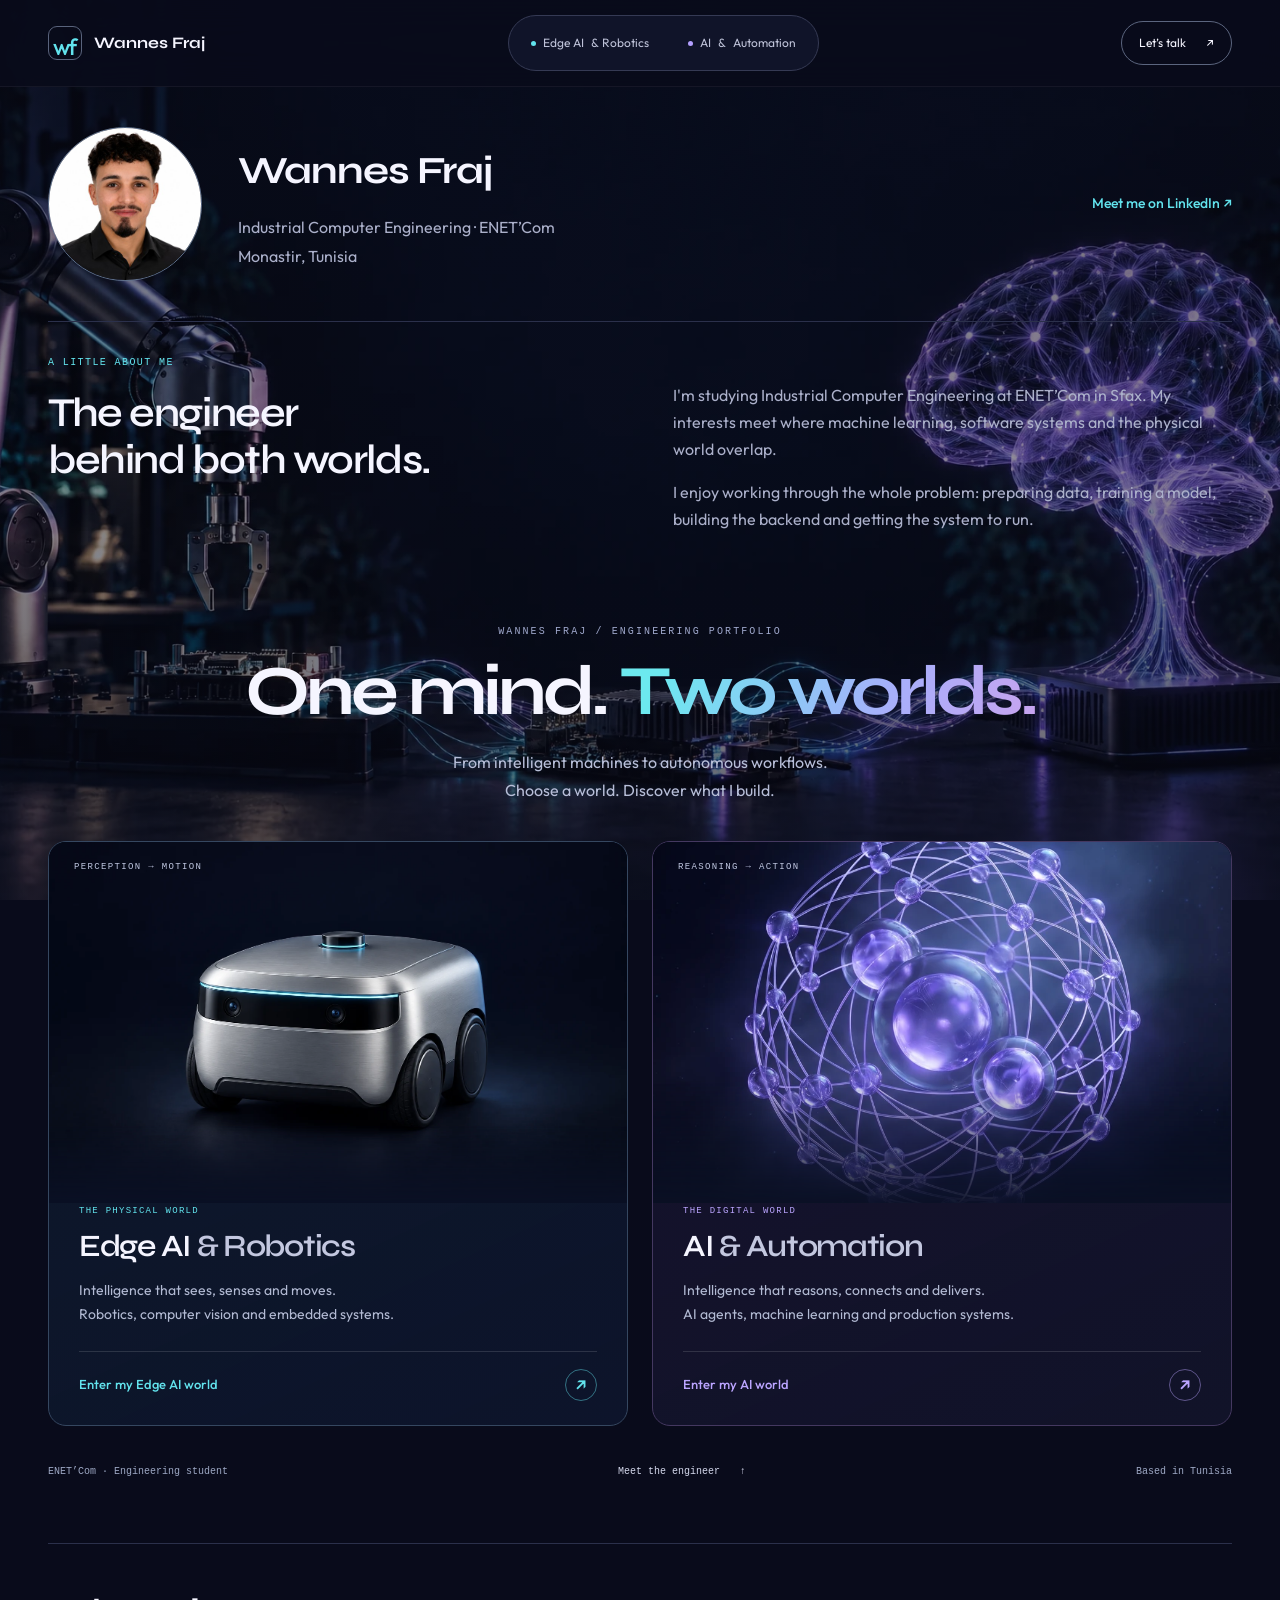
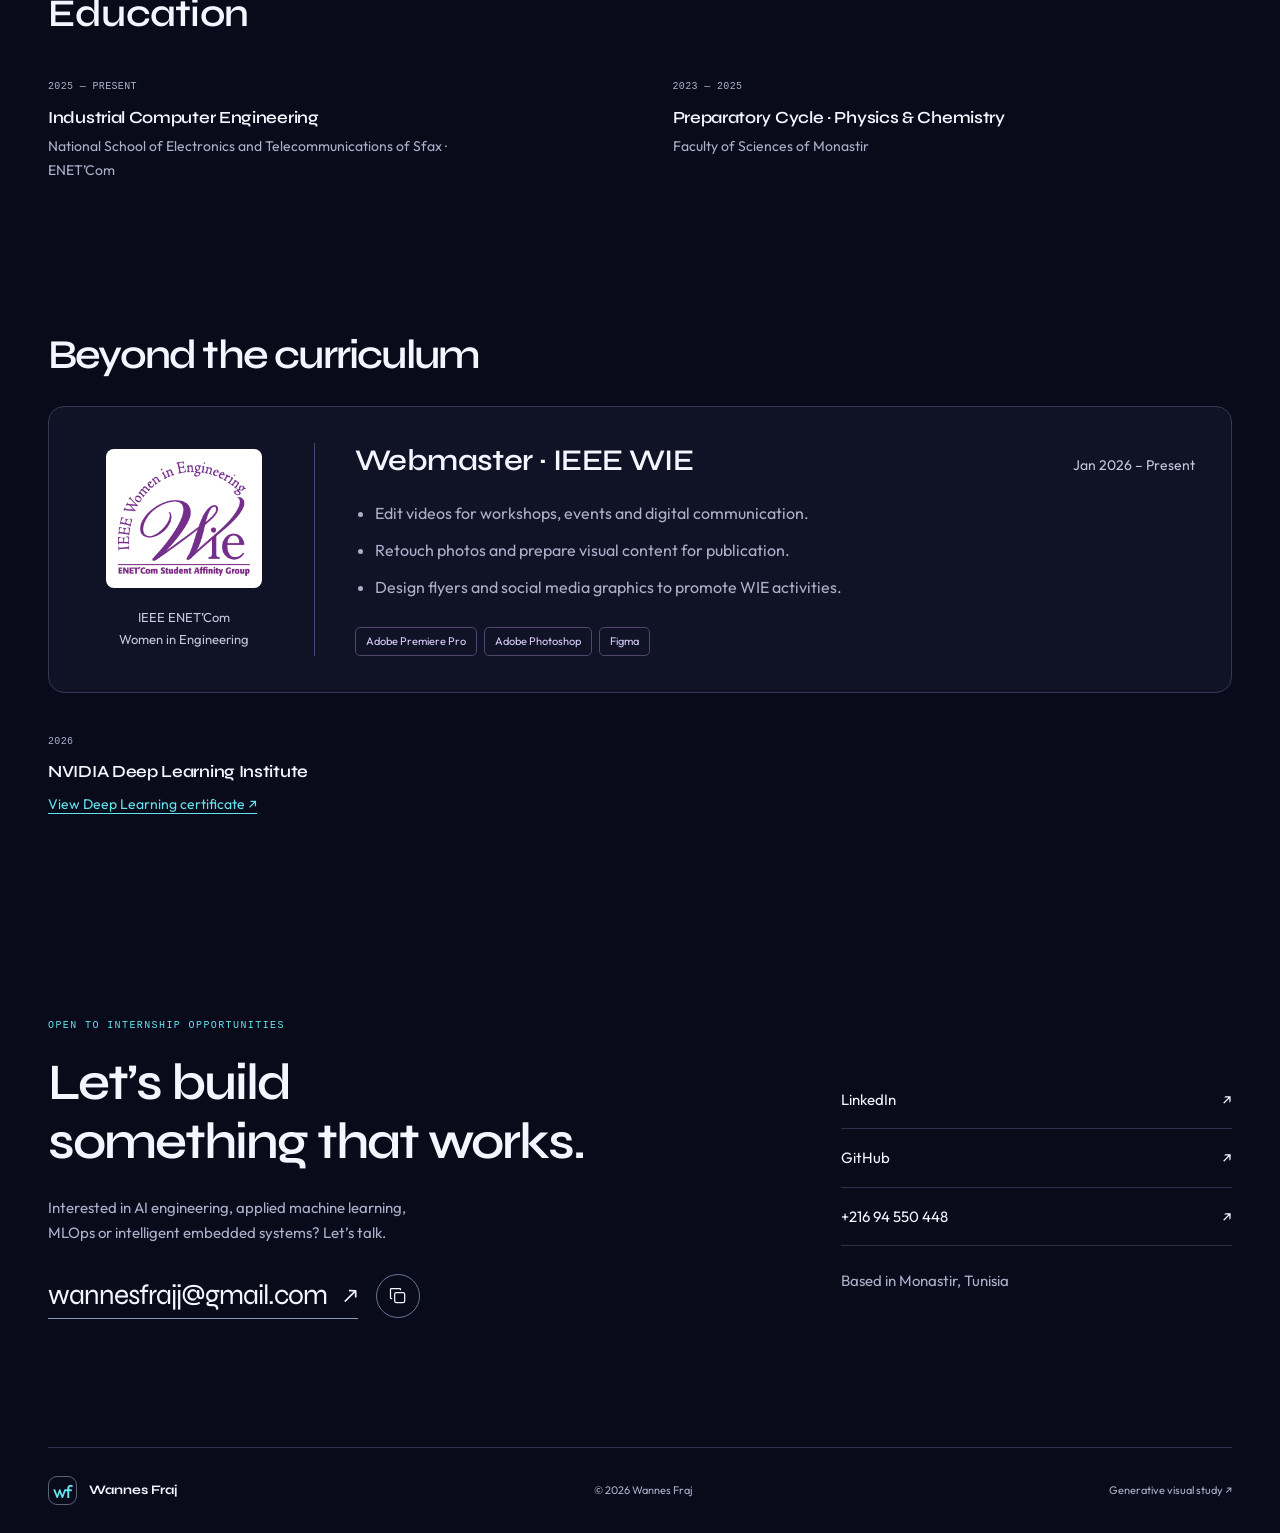
==== index.html @ 36e42c7e "Update portfolio pages, visuals, and project case studies" ====
<!doctype html>
<html lang="en">
  <head>
    <meta charset="utf-8" />
    <meta name="viewport" content="width=device-width, initial-scale=1" />
    <meta name="theme-color" content="#090b1b" />
    <meta
      name="description"
      content="Explore Wannes Fraj’s two engineering worlds: Edge AI and robotics, or AI, automation and MLOps."
    />
    <title>Wannes Fraj — Two worlds of intelligence</title>
    <link rel="icon" href="assets/favicon.svg" type="image/svg+xml" />
    <link rel="preconnect" href="https://fonts.googleapis.com" />
    <link rel="preconnect" href="https://fonts.gstatic.com" crossorigin />
    <link
      href="https://fonts.googleapis.com/css2?family=Outfit:wght@400;500;600&family=Syne:wght@400;500;600;700;800&display=swap"
      rel="stylesheet"
    />
    <link rel="stylesheet" href="style.css" />
    <script src="script.js" defer></script>
  </head>
  <body class="world-gateway with-wallpaper">
    <div class="page-wallpaper" aria-hidden="true">
      <img src="assets/home-ai-robotics-balanced.webp" alt="" width="1536" height="1024" fetchpriority="high" />
    </div>
    <a class="skip-link" href="#main">Skip to content</a>
    <header class="site-header">
      <nav class="container nav" aria-label="Main navigation">
        <a
          class="wordmark"
          href="index.html"
          aria-label="Wannes Fraj — choose a world"
          ><span class="monogram" aria-hidden="true">wf</span
          ><span>Wannes Fraj</span></a
        >
        <div class="world-tabs" role="group" aria-label="Portfolio worlds">
          <a href="edge-ai.html"
            ><span class="tab-dot edge-dot" aria-hidden="true"></span>Edge AI
            <span class="tab-extra">&amp; Robotics</span></a
          ><a href="ai-automation.html"
            ><span class="tab-dot ai-dot" aria-hidden="true"></span>AI
            <span class="tab-extra">&amp;</span> Automation</a
          >
        </div>
        <a class="nav-contact" href="#contact"
          >Let’s talk <span aria-hidden="true">↗</span></a
        >
      </nav>
    </header>
    <main id="main">
      <div class="profile-strip profile-intro container">
        <img alt="Wannes Fraj" height="400" src="1788490773755.jpg" width="400" />
        <div>
          <strong>Wannes Fraj</strong>
          <span>Industrial Computer Engineering · ENET’Com</span>
          <span>Monastir, Tunisia</span>
        </div>
        <a class="text-link" href="https://www.linkedin.com/in/wannes-fraj-214820387/" rel="noopener noreferrer" target="_blank">Meet me on LinkedIn ↗</a>
      </div>
      <section
        aria-labelledby="about-title"
        class="container about-section profile-overview"
        id="about"
      >
        <div class="about-intro">
          <div>
            <p class="eyebrow">A little about me</p>
            <h1 id="about-title">The engineer<br />behind both worlds.</h1>
          </div>
          <div>
            <p>
              I'm studying Industrial Computer Engineering at ENET’Com in Sfax.
              My interests meet where machine learning, software systems and the
              physical world overlap.
            </p>
            <p>
              I enjoy working through the whole problem: preparing data,
              training a model, building the backend and getting the system to
              run.
            </p>
          </div>
        </div>

      </section>
      <section class="gateway-hero" aria-labelledby="gateway-title">
        <div class="container gateway-inner">
          <div class="gateway-intro">
            <p class="eyebrow">WANNES FRAJ / ENGINEERING PORTFOLIO</p>
            <h2 id="gateway-title">One mind.<span>Two worlds.</span></h2>
            <p>
              From intelligent machines to autonomous workflows.<br />Choose a
              world. Discover what I build.
            </p>
          </div>
          <div class="world-portals">
            <a class="portal portal-edge" href="edge-ai.html"
              ><div class="portal-art" aria-hidden="true">
                <img class="portal-image" src="assets/edge-robot-studio.webp" alt="" width="1536" height="1024" />
                <span class="portal-coordinate">PERCEPTION → MOTION</span>
              </div>
              <div class="portal-content">
                <p class="eyebrow">THE PHYSICAL WORLD</p>
                <h2>Edge AI <span>&amp; Robotics</span></h2>
                <p>
                  Intelligence that sees, senses and moves.<br />Robotics,
                  computer vision and embedded systems.
                </p>
                <div class="portal-entry">
                  Enter my Edge AI world
                  <span class="portal-arrow" aria-hidden="true">↗</span>
                </div>
              </div></a
            ><a class="portal portal-ai" href="ai-automation.html"
              ><div class="portal-art" aria-hidden="true">
                <div class="portal-image"></div>
                <span class="portal-coordinate">REASONING → ACTION</span>
              </div>
              <div class="portal-content">
                <p class="eyebrow">THE DIGITAL WORLD</p>
                <h2>AI <span>&amp; Automation</span></h2>
                <p>
                  Intelligence that reasons, connects and delivers.<br />AI
                  agents, machine learning and production systems.
                </p>
                <div class="portal-entry">
                  Enter my AI world
                  <span class="portal-arrow" aria-hidden="true">↗</span>
                </div>
              </div></a
            >
          </div>
          <div class="gateway-foot">
            <span>ENET’Com · Engineering student</span
            ><a href="#about"
              >Meet the engineer <span aria-hidden="true">↑</span></a
            ><span>Based in Tunisia</span>
          </div>
        </div>
      </section>
        <section class="section container profile-education education-footer" id="education" aria-labelledby="education-title">
          <h2 id="education-title">Education</h2>
          <div class="profile-education-grid">
            <div class="background-item">
              <span class="mono">2025 — PRESENT</span>
              <h3>Industrial Computer Engineering</h3>
              <p>
                National School of Electronics and Telecommunications of Sfax ·
                ENET’Com
              </p>
            </div>
            <div class="background-item">
              <span class="mono">2023 — 2025</span>
              <h3>Preparatory Cycle · Physics &amp; Chemistry</h3>
              <p>Faculty of Sciences of Monastir</p>
            </div>
          </div>
        </section>
      <section class="section container profile-extras" aria-labelledby="extras-title" id="beyond">
        <h2 id="extras-title">Beyond the curriculum</h2>
        <article class="wie-experience" aria-labelledby="wie-role-title">
          <div class="wie-identity">
            <img src="assets/wie-enetcom-logo.png" alt="IEEE Women in Engineering ENET’Com" width="211" height="183" loading="lazy" />
            <p>IEEE ENET’Com<br />Women in Engineering</p>
          </div>
          <div class="wie-content">
            <header class="wie-heading">
              <h3 id="wie-role-title">Webmaster · IEEE WIE</h3>
              <p>Jan 2026 – Present</p>
            </header>
            <ul class="wie-responsibilities">
              <li>Edit videos for workshops, events and digital communication.</li>
              <li>Retouch photos and prepare visual content for publication.</li>
              <li>Design flyers and social media graphics to promote WIE activities.</li>
            </ul>
            <div class="tags wie-tools" aria-label="Creative tools">
              <span>Adobe Premiere Pro</span><span>Adobe Photoshop</span><span>Figma</span>
            </div>
          </div>
        </article>
          <div class="background-item beyond-certificate">
            <span class="mono">2026</span>
            <h3>NVIDIA Deep Learning Institute</h3>
            <a class="inline-link" href="https://learn.nvidia.com/certificates?id=EyxXZlxsQkmyEMXxsQ-U_" rel="noopener noreferrer" target="_blank">View Deep Learning certificate <span aria-hidden="true">↗</span></a>
          </div>
      </section>
      <section
        aria-labelledby="contact-title"
        class="section container contact-section"
        id="contact"
      >
        <div>
          <p class="eyebrow">Open to internship opportunities</p>
          <h2 id="contact-title">Let’s build<br />something that works.</h2>
          <p>
            Interested in AI engineering, applied machine learning,<br
              class="desktop-break"
            />
            MLOps or intelligent embedded systems? Let’s talk.
          </p>
          <div class="email-row">
            <a class="email-link" href="mailto:wannesfrajj@gmail.com"
              >wannesfrajj@gmail.com <span aria-hidden="true">↗</span></a
            ><button
              aria-label="Copy email address"
              class="copy-email"
              hidden=""
              type="button"
            >
              <svg
                aria-hidden="true"
                fill="none"
                height="20"
                viewbox="0 0 24 24"
                width="20"
              >
                <rect
                  height="12"
                  rx="2"
                  stroke="currentColor"
                  stroke-width="1.5"
                  width="12"
                  x="8"
                  y="8"
                ></rect>
                <path
                  d="M15 5V4a1 1 0 0 0-1-1H4a1 1 0 0 0-1 1v10a1 1 0 0 0 1 1h1"
                  stroke="currentColor"
                  stroke-width="1.5"
                ></path>
              </svg>
            </button>
          </div>
          <p aria-live="polite" class="copy-status" role="status"></p>
        </div>
        <div class="contact-links">
          <a
            href="https://www.linkedin.com/in/wannes-fraj-214820387/"
            rel="noopener noreferrer"
            target="_blank"
            >LinkedIn <span aria-hidden="true">↗</span></a
          ><a
            href="https://github.com/wannes243"
            rel="noopener noreferrer"
            target="_blank"
            >GitHub <span aria-hidden="true">↗</span></a
          ><a href="tel:+21694550448"
            >+216 94 550 448 <span aria-hidden="true">↗</span></a
          >
          <p>Based in Monastir, Tunisia</p>
        </div>
      </section>
    </main>
    <footer class="container footer">
      <a class="wordmark" href="index.html"
        ><span class="monogram" aria-hidden="true">wf</span
        ><span>Wannes Fraj</span></a
      >
      <p>© <span id="year">2026</span> Wannes Fraj</p>
      <a href="art/thermal-study.html"
        >Generative visual study <span aria-hidden="true">↗</span></a
      >
    </footer>
  </body>
</html>
---- style.css ----
﻿:root {
  --cloud: #090b1b;
  --ice: #11162c;
  --ink: #f5f5ff;
  --slate: #abb0ca;
  --blue: #62e3ed;
  --line: #2b304b;
  --white: #fff;
  --accent: #62e3ed;
  --accent-rgb: 98, 227, 237;
  --display: "Syne", sans-serif;
  --body: "Outfit", sans-serif;
  --mono: ui-monospace, SFMono-Regular, Consolas, monospace;
  color-scheme: dark;
}
.world-automation {
  --accent: #b4a0ff;
  --accent-rgb: 180, 160, 255;
  --blue: #b4a0ff;
}
*,
*::before,
*::after {
  box-sizing: border-box;
}
html {
  scroll-behavior: smooth;
  scroll-padding-top: 112px;
}
body {
  margin: 0;
  background: var(--cloud);
  color: var(--ink);
  font: 400 16px/1.7 var(--body);
  -webkit-font-smoothing: antialiased;
}
h1,
h2,
h3,
h4,
p,
figure {
  margin: 0;
}
h1,
h2,
h3,
h4 {
  font-family: var(--display);
  font-weight: 600;
  line-height: 1.15;
}
h2 {
  font-size: clamp(30px, 3.2vw, 45px);
  letter-spacing: -1.8px;
}
a {
  color: inherit;
  text-decoration: none;
}
button,
input {
  font: inherit;
}
button,
summary {
  cursor: pointer;
}
button {
  color: inherit;
}
img {
  display: block;
  max-width: 100%;
  height: auto;
}
a,
button,
summary {
  -webkit-tap-highlight-color: transparent;
}
a:focus-visible,
button:focus-visible,
summary:focus-visible,
input:focus-visible {
  outline: 2px solid var(--accent);
  outline-offset: 6px;
}
::selection {
  color: #090b1b;
  background: var(--accent);
}
[hidden] {
  display: none !important;
}
.container {
  width: min(1200px, calc(100% - 96px));
  margin-inline: auto;
}
.section {
  padding-block: 100px;
}
p {
  color: var(--slate);
}
.eyebrow {
  display: flex;
  align-items: center;
  gap: 9px;
  color: var(--accent);
  font: 500 10px/1.8 var(--mono);
  letter-spacing: 0.14em;
  text-transform: uppercase;
}
.mono,
.credential-label,
.art-top,
.project-type,
.node-step {
  font-family: var(--mono);
  font-size: 10px;
  letter-spacing: 0.035em;
}
.sr-only {
  position: absolute;
  width: 1px;
  height: 1px;
  padding: 0;
  margin: -1px;
  overflow: hidden;
  clip: rect(0, 0, 0, 0);
  white-space: nowrap;
  border: 0;
}
.skip-link {
  position: fixed;
  left: 20px;
  top: -100px;
  background: var(--accent);
  color: #090b1b;
  padding: 12px 24px;
  z-index: 200;
}
.skip-link:focus {
  top: 12px;
}
.site-header {
  position: sticky;
  top: 0;
  z-index: 20;
  background: #090b1bea;
  border-bottom: 1px solid #ffffff0d;
  backdrop-filter: blur(18px);
}
.nav {
  min-height: 86px;
  display: flex;
  align-items: center;
  justify-content: space-between;
  gap: 24px;
}
.wordmark {
  display: inline-flex;
  align-items: center;
  gap: 12px;
  font-family: var(--display);
  font-size: 16px;
  font-weight: 700;
  white-space: nowrap;
}
.monogram {
  display: grid;
  place-items: center;
  width: 34px;
  height: 34px;
  color: var(--accent);
  border: 1px solid #59637c;
  border-radius: 9px;
  font-family: var(--body);
  font-size: 23px;
  font-weight: 500;
  letter-spacing: -2px;
  padding-right: 2px;
}
.world-tabs {
  display: flex;
  align-items: center;
  gap: 5px;
  padding: 5px;
  border: 1px solid #353a54;
  border-radius: 30px;
  background: #101429;
}
.world-tabs > a {
  display: flex;
  align-items: center;
  justify-content: center;
  gap: 7px;
  font-size: 12px;
  padding: 9px 17px;
  border-radius: 23px;
  min-height: 44px;
  color: #bec2d8;
  transition:
    background 0.2s,
    color 0.2s;
}
.world-tabs > a:hover {
  background: #1e2440;
  color: white;
}
.world-tabs > a[aria-current="page"] {
  background: #252c46;
  color: #fff;
  box-shadow: inset 0 0 0 1px #697391;
}
.tab-dot {
  width: 5px;
  height: 5px;
  border-radius: 50%;
  flex: none;
}
.edge-dot {
  background: #62e3ed;
}
.ai-dot {
  background: #b4a0ff;
}
.nav-contact {
  display: flex;
  align-items: center;
  gap: 20px;
  padding: 10px 17px;
  border: 1px solid #5b657f;
  border-radius: 26px;
  font-size: 12px;
  min-height: 44px;
}
.nav-contact:hover {
  border-color: var(--accent);
  color: var(--accent);
}
.gateway-hero {
  position: relative;
  overflow: hidden;
  background:
    radial-gradient(ellipse at 10% 20%, #23317739, transparent 55%),
    radial-gradient(ellipse at 90% 40%, #4a258742, transparent 53%);
}
.gateway-inner {
  position: relative;
  z-index: 1;
  padding-top: 49px;
}
.star-field {
  position: absolute;
  inset: 0;
  width: 100%;
  height: 100%;
  pointer-events: none;
  opacity: 0.6;
}
.gateway-intro {
  text-align: center;
}
.gateway-intro .eyebrow {
  justify-content: center;
  color: #a0a9cd;
  letter-spacing: 0.21em;
}
.gateway-intro #gateway-title {
  font-size: clamp(48px, 5.5vw, 78px);
  font-weight: 700;
  letter-spacing: -4px;
  margin-top: 14px;
  line-height: 1.05;
}
.gateway-intro #gateway-title span {
  display: inline-block;
  margin-left: 0.21em;
  background: linear-gradient(110deg, #6ce9ef 10%, #a7affb 65%, #c8a3ef);
  background-clip: text;
  -webkit-background-clip: text;
  color: transparent;
}
.gateway-intro > p:last-child {
  margin-top: 21px;
  font-size: 16px;
  line-height: 1.7;
  color: #b7bed8;
}
.world-portals {
  display: grid;
  grid-template-columns: 1fr 1fr;
  gap: 24px;
  margin-top: 37px;
}
.portal {
  --portal-accent: #62e3ed;
  --portal-rgb: 98, 227, 237;
  position: relative;
  border: 1px solid #354760;
  border-radius: 18px;
  overflow: hidden;
  display: block;
  background: linear-gradient(155deg, #102031b0, #0d142b);
  transition:
    border-color 0.3s,
    box-shadow 0.3s,
    transform 0.3s;
}
.portal-ai {
  --portal-accent: #bba5ff;
  --portal-rgb: 187, 165, 255;
  border-color: #443860;
  background: linear-gradient(155deg, #1c1635b0, #111329);
}
.portal:hover {
  transform: translateY(-5px);
  border-color: var(--portal-accent);
  box-shadow: 0 14px 65px rgba(var(--portal-rgb), 0.09);
}
.portal:focus-visible {
  outline-color: var(--portal-accent);
  outline-offset: 5px;
}
.portal-art {
  height: 252px;
  position: relative;
  overflow: hidden;
  background: #0a1024;
}
.portal-image {
  position: absolute;
  inset: -7px;
  background-image: url("assets/two-worlds.webp");
  background-size: 200% auto;
  background-position: left center;
  transition: transform 0.7s cubic-bezier(0.2, 0.7, 0.2, 1);
  mask-image: linear-gradient(#000 65%, transparent 100%);
}
.portal-ai .portal-image {
  background-position: right center;
}
.portal:hover .portal-image {
  transform: scale(1.055);
}
.portal-coordinate {
  position: absolute;
  top: 20px;
  left: 25px;
  font: 9px var(--mono);
  letter-spacing: 0.15em;
  color: #c1c8e2;
}
.portal-content {
  position: relative;
  padding: 0 30px 24px;
}
.portal-content .eyebrow {
  color: var(--portal-accent);
  font-size: 9px;
  margin-bottom: 10px;
}
.portal-content h2 {
  font-size: 31px;
  letter-spacing: -1.3px;
  font-weight: 600;
}
.portal-content h2 > span {
  color: #c3c7df;
}
.portal-content > p:not(.eyebrow) {
  font-size: 14px;
  margin-top: 14px;
  color: #b2bad3;
  line-height: 1.7;
}
.portal-entry {
  display: flex;
  align-items: center;
  justify-content: space-between;
  margin-top: 24px;
  padding-top: 17px;
  border-top: 1px solid #ffffff21;
  font-size: 13px;
  color: var(--portal-accent);
  font-weight: 500;
}
.portal-arrow {
  width: 32px;
  height: 32px;
  display: grid;
  place-items: center;
  border: 1px solid rgba(var(--portal-rgb), 0.45);
  border-radius: 50%;
  font-size: 18px;
  transition:
    background 0.2s,
    color 0.2s;
}
.portal:hover .portal-arrow {
  color: #090b1b;
  background: var(--portal-accent);
}
.gateway-foot {
  display: flex;
  justify-content: space-between;
  align-items: center;
  gap: 20px;
  padding: 30px 0 32px;
  color: #9da8c4;
  font: 10px var(--mono);
}
.gateway-foot a {
  padding: 10px;
  color: #d4d8ec;
  display: flex;
  gap: 20px;
  align-items: center;
}
.gateway-foot a:hover {
  color: var(--accent);
}
.world-hero {
  display: grid;
  grid-template-columns: 1.15fr 1fr;
  position: relative;
  gap: 30px 22px;
  padding-top: 48px;
  padding-bottom: 26px;
}
.world-hero-copy {
  position: relative;
  z-index: 1;
  padding-bottom: 25px;
}
.back-link {
  display: inline-block;
  color: #abb5d3;
  font-size: 12px;
  margin-bottom: 34px;
  min-height: 32px;
}
.back-link:hover {
  color: var(--accent);
}
.world-hero h1 {
  font-size: clamp(50px, 5.1vw, 73px);
  letter-spacing: -3.6px;
  font-weight: 700;
  line-height: 1.08;
  margin: 19px 0 24px;
}
.world-hero h1 span {
  color: var(--accent);
}
.world-description {
  max-width: 535px;
  font-size: 16px;
  line-height: 1.85;
}
.actions {
  display: flex;
  align-items: center;
  gap: 29px;
  margin-top: 30px;
  flex-wrap: wrap;
}
.button {
  display: inline-flex;
  align-items: center;
  justify-content: space-between;
  gap: 28px;
  padding: 13px 22px;
  border-radius: 30px;
  font-weight: 500;
  font-size: 13px;
  min-height: 48px;
  transition:
    background 0.2s,
    box-shadow 0.2s;
}
.primary {
  background: var(--accent);
  color: #080d20;
}
.primary:hover {
  box-shadow: 0 0 28px rgba(var(--accent-rgb), 0.24);
  background: #e2fbff;
}
.secondary {
  border: 1px solid #6a7194;
  color: #e7eaff;
}
.secondary:hover {
  border-color: var(--accent);
  color: var(--accent);
}
.text-link {
  display: inline-flex;
  align-items: center;
  gap: 17px;
  min-height: 44px;
  font-size: 13px;
  font-weight: 500;
}
.text-link:hover {
  color: var(--accent);
}
.world-hero-art {
  position: relative;
  min-width: 0;
  min-height: 440px;
  align-self: center;
}
.world-sculpture {
  position: absolute;
  inset: 0 -25px;
  background-image: url("assets/two-worlds.webp");
  background-size: 200% auto;
  background-position: left center;
  background-repeat: no-repeat;
  mask-image: radial-gradient(
    ellipse 62% 51% at center,
    #000 45%,
    transparent 100%
  );
  animation: arrive 1.2s ease-out both;
}
.automation-hero-art .world-sculpture {
  background-position: right center;
}
.art-orbit-label {
  position: absolute;
  left: 0;
  right: 0;
  bottom: 16px;
  text-align: center;
  font: 9px var(--mono);
  color: #9faaca;
  letter-spacing: 0.06em;
}
.world-focus {
  grid-column: 1/-1;
  display: flex;
  justify-content: space-between;
  border-top: 1px solid var(--line);
  padding-top: 23px;
  font: 10px var(--mono);
  letter-spacing: 0.055em;
  color: #b2bfda;
  gap: 20px;
}
.world-focus > span {
  display: flex;
  align-items: center;
  gap: 10px;
}
.world-focus > span::before {
  content: "";
  width: 4px;
  height: 4px;
  border-radius: 50%;
  background: var(--accent);
}
.world-subnav {
  display: flex;
  align-items: center;
  gap: 30px;
  min-height: 72px;
  border-bottom: 1px solid var(--line);
  font-size: 13px;
}
.world-subnav a {
  display: flex;
  align-items: center;
  min-height: 44px;
}
.world-subnav a:hover {
  color: var(--accent);
}
.other-world {
  margin-left: auto;
  color: var(--accent);
  gap: 17px;
}
.section-heading {
  display: flex;
  justify-content: space-between;
  align-items: flex-end;
  gap: 35px;
  margin-bottom: 42px;
}
.section-heading h2 {
  margin-top: 14px;
  max-width: 800px;
}
.section-heading > p {
  font-size: 15px;
  line-height: 1.65;
}
.section-heading .text-link {
  white-space: nowrap;
}
.experience-row {
  display: grid;
  grid-template-columns: 0.72fr 1.5fr;
  gap: 60px;
  border-top: 1px solid var(--line);
  padding-block: 35px;
}
.experience-meta > .mono {
  font-size: 11px;
  margin-bottom: 15px;
}
.experience-meta h3 {
  font-size: 25px;
  letter-spacing: -0.8px;
  margin-bottom: 8px;
}
.experience-meta > p:not(.mono) {
  font-size: 14px;
}
.current-label {
  display: inline-block;
  font-size: 11px;
  color: var(--accent);
  margin-top: 14px;
  background: #272442;
  padding: 4px 11px;
  border-radius: 15px;
}
.experience-body h4 {
  font-size: 19px;
  margin-bottom: 12px;
}
.experience-body p {
  font-size: 16px;
  max-width: 620px;
}
.experience-body ul {
  color: var(--slate);
  padding-left: 18px;
  margin: 13px 0 20px;
  font-size: 14px;
  line-height: 1.9;
}
.experience-body li + li {
  margin-top: 6px;
}
.tags {
  display: flex;
  flex-wrap: wrap;
  gap: 7px;
}
.tags > span {
  padding: 4px 10px;
  border: 1px solid #39405b;
  border-radius: 5px;
  font-size: 11px;
  color: #b8c3de;
}
.pipeline,
.deployment-path {
  background: #11162b;
  border: 1px solid var(--line);
  border-radius: 14px;
  margin-top: 18px;
  padding: 27px;
}
.pipeline-heading {
  display: flex;
  justify-content: space-between;
  gap: 20px;
  align-items: center;
  margin-bottom: 24px;
}
.pipeline-heading > p:last-child {
  font-size: 13px;
}
.pipeline-nodes {
  display: grid;
  grid-template-columns: repeat(4, 1fr);
  gap: 12px;
  align-items: start;
}
.pipeline details {
  background: #0b1024;
  border: 1px solid #3b4867;
  border-radius: 7px;
  min-width: 0;
}
.pipeline summary {
  display: block;
  list-style: none;
  position: relative;
  padding: 16px 28px 18px 15px;
}
.pipeline summary::-webkit-details-marker,
.more-work summary::-webkit-details-marker {
  display: none;
}
.node-step {
  display: block;
  font-size: 9px;
  color: #a9b3ce;
  margin-bottom: 10px;
}
.pipeline summary strong {
  display: block;
  font-weight: 500;
  font-size: 14px;
}
.node-toggle {
  position: absolute;
  right: 13px;
  bottom: 17px;
  color: var(--accent);
}
details[open] .node-toggle {
  transform: rotate(45deg);
}
.pipeline details > p {
  padding: 0 15px 18px;
  font-size: 12px;
  line-height: 1.7;
}
.pipeline details[open] {
  border-color: var(--accent);
}
.deployment-path ol {
  list-style: none;
  display: grid;
  grid-template-columns: repeat(4, 1fr);
  padding: 0;
  margin: 22px 0 0;
  gap: 25px;
}
.deployment-path li {
  position: relative;
  border-top: 1px solid #5e567c;
  padding-top: 16px;
}
.deployment-path li::before {
  content: "";
  position: absolute;
  top: -4px;
  left: 0;
  width: 7px;
  height: 7px;
  border-radius: 50%;
  background: var(--accent);
}
.deployment-path strong {
  display: block;
  font: 500 17px var(--display);
}
.deployment-path li span {
  display: block;
  font-size: 12px;
  color: var(--slate);
  margin-top: 7px;
}
.projects-section {
  background: linear-gradient(180deg, #0d112400, #10152b6b);
  border-bottom: 1px solid #2b304b80;
}
.project-grid {
  display: grid;
  grid-template-columns: 1fr 1fr;
  gap: 52px 36px;
}
.project {
  min-width: 0;
}
.project-art {
  position: relative;
  aspect-ratio: 1.58;
  overflow: hidden;
  border-radius: 14px;
  display: flex;
  flex-direction: column;
  justify-content: center;
  border: 1px solid #38465f;
}
.art-top {
  position: absolute;
  top: 22px;
  left: 24px;
  right: 24px;
  display: flex;
  justify-content: space-between;
  align-items: center;
  gap: 10px;
  font-size: 9px;
  z-index: 1;
}
.event-art {
  background: radial-gradient(ellipse at center, #302455, #18152f);
  color: #e2dcff;
}
.award {
  color: #e6dcff;
  border: 1px solid #756297;
  border-radius: 15px;
  padding: 5px 10px;
  font-family: var(--body);
  font-size: 10px;
}
.workflow {
  display: flex;
  flex-direction: column;
  align-items: center;
  margin-top: 34px;
}
.workflow-input {
  padding: 11px 18px;
  border: 1px solid #77608f;
  background: #302346;
  border-radius: 8px;
  font-size: 13px;
  color: #ede0ff;
}
.workflow-line {
  width: 1px;
  height: 20px;
  background: #b19acb;
}
.workflow-agent {
  display: flex;
  align-items: center;
  gap: 10px;
  font-family: var(--display);
  font-size: 20px;
  padding: 10px 20px;
  background: #7454b7;
  color: #fff;
  border: 1px solid #bfa0ed;
  border-radius: 10px;
}
.workflow-output {
  display: flex;
  gap: 7px;
}
.workflow-output > span {
  border: 1px solid #7a668f;
  font-size: 10px;
  padding: 5px 8px;
  border-radius: 4px;
}
.shutter-art {
  background: radial-gradient(ellipse at center, #143548, #0c1c2c);
  color: #b8d7e7;
}
.shutter-scene {
  display: flex;
  align-items: center;
  justify-content: center;
  gap: 45px;
  margin-top: 28px;
}
.window-frame {
  position: relative;
  width: 125px;
  height: 175px;
  border: 7px solid #9bbcca;
  box-shadow:
    0 8px 35px #3de9ee16,
    inset 0 0 0 1px #8eafc0;
  background: linear-gradient(145deg, #1b5068, #112d44);
  overflow: hidden;
}
.window-cross {
  position: absolute;
  left: 50%;
  width: 4px;
  height: 100%;
  background: #9bbcca;
}
.shutter-slats {
  position: absolute;
  top: 0;
  height: 58%;
  width: 100%;
  background: repeating-linear-gradient(
    0deg,
    #bacfd7 0px,
    #bacfd7 8px,
    #7599a8 9px,
    #e6edf0 10px
  );
  z-index: 1;
  box-shadow: 0 3px 6px #273c4a22;
}
.shutter-control {
  display: flex;
  flex-direction: column;
  align-items: center;
  padding: 20px 14px;
  border: 1px solid #53788d;
  background: #142c40;
  border-radius: 14px;
  box-shadow: 0 10px 25px #001a3212;
}
.control-symbol {
  font-size: 32px;
  color: #62e3ed;
  line-height: 1.2;
}
.shutter-control strong {
  font-size: 12px;
  font-weight: 500;
  margin-top: 9px;
  color: #d9edf6;
}
.connection-path {
  display: flex;
  gap: 6px;
  margin-top: 14px;
}
.connection-path span {
  font: 9px var(--mono);
  border: 1px solid #6f94a8;
  padding: 4px 7px;
  border-radius: 3px;
}
.manual-label {
  font-size: 9px;
  color: #c1ccdf;
  margin-top: 13px;
}
.cubesat-art {
  background: #102941;
  color: #d6e4f5;
}
.cubesat-art > img {
  width: 100%;
  height: 100%;
  object-fit: cover;
}
.art-caption {
  position: absolute;
  bottom: 15px;
  left: 24px;
  font-size: 10px;
  color: #d6e4f5;
}
.forecast-art {
  background: radial-gradient(ellipse at center, #2e2346, #18182e);
  color: #d4cbe9;
}
.forecast-process {
  display: flex;
  align-items: center;
  justify-content: center;
  gap: 12px;
  margin-top: 30px;
  padding: 20px;
}
.forecast-process > div {
  display: flex;
  flex-direction: column;
  align-items: center;
  gap: 6px;
  text-align: center;
}
.process-icon {
  width: 55px;
  height: 55px;
  display: grid;
  place-items: center;
  background: #33274d;
  border: 1px solid #9480af;
  border-radius: 10px;
  color: #d3b5ff;
  font: 30px var(--display);
  margin-bottom: 10px;
}
.forecast-process strong {
  font-size: 11px;
  font-weight: 500;
  white-space: nowrap;
}
.forecast-process div > span:last-child {
  font-size: 9px;
  color: #bfb0d2;
}
.process-arrow {
  color: #b39ecf;
  font-size: 21px;
  margin-top: -28px;
}
.project-info {
  padding-top: 25px;
}
.project-type {
  display: flex;
  justify-content: space-between;
  color: #a3afcb;
  font-size: 10px;
  margin-bottom: 12px;
}
.project h3 {
  font-size: 27px;
  letter-spacing: -0.8px;
  margin-bottom: 14px;
}
.project-info > p {
  font-size: 15px;
  line-height: 1.85;
  margin-bottom: 18px;
  min-height: 85px;
}
.project-link {
  display: flex;
  justify-content: space-between;
  align-items: center;
  margin-top: 24px;
  border-top: 1px solid #3c455f;
  padding: 15px 0 6px;
  font-size: 14px;
  font-weight: 500;
  min-height: 44px;
  color: #e1e5f6;
}
.project-link span {
  font-size: 19px;
  transition: transform 0.18s;
}
.project-link:hover {
  color: var(--accent);
}
.project-link:hover span {
  transform: translate(2px, -2px);
}
.more-work {
  border-top: 1px solid var(--line);
  border-bottom: 1px solid var(--line);
  margin-top: 52px;
}
.more-work summary {
  list-style: none;
  padding: 21px 0;
  display: flex;
  align-items: center;
  justify-content: space-between;
  font-size: 15px;
  font-weight: 500;
}
.more-work summary > span {
  font-size: 21px;
  color: var(--accent);
}
.more-work[open] summary > span {
  transform: rotate(45deg);
}
.more-work-grid {
  display: grid;
  grid-template-columns: 1fr 1fr;
  gap: 36px;
  padding-bottom: 28px;
}
.more-work-grid h3 {
  font-size: 19px;
  margin-bottom: 12px;
}
.more-work-grid p {
  font-size: 14px;
}
.more-work-grid p.mono {
  font-size: 10px;
  margin-top: 14px;
}
.about-intro {
  display: grid;
  grid-template-columns: 1fr 1fr;
  gap: 65px;
}
.about-intro h2 {
  margin-top: 17px;
}
.about-intro > div:last-child {
  padding-top: 28px;
  font-size: 16px;
}
.about-intro p + p {
  margin-top: 16px;
}
.profile-strip {
  display: flex;
  gap: 22px;
  align-items: center;
  border-block: 1px solid var(--line);
  padding: 26px 0;
  margin-top: 40px;
}
.profile-strip img {
  width: 70px;
  height: 70px;
  object-fit: cover;
  border: 1px solid #60718b;
  border-radius: 50%;
}
.profile-strip strong {
  display: block;
  font-family: var(--display);
  font-size: 19px;
  margin-bottom: 4px;
}
.profile-strip span {
  display: block;
  font-size: 12px;
  color: var(--slate);
}
.profile-strip > a {
  margin-left: auto;
  color: var(--accent);
}
.capabilities {
  display: grid;
  grid-template-columns: repeat(4, 1fr);
  gap: 25px;
  margin-top: 34px;
  padding-block: 31px;
  border-block: 1px solid var(--line);
}
.capabilities h3 {
  font-size: 16px;
  font-weight: 600;
  margin-bottom: 14px;
  letter-spacing: -0.2px;
}
.capabilities p {
  font-size: 12px;
  line-height: 1.9;
}
.skills-section {
  padding-bottom: 94px;
}
.skills-section h2 {
  margin-top: 12px;
}
.background-grid {
  display: grid;
  grid-template-columns: 1fr 1fr;
  gap: 65px;
  margin-top: 45px;
}
.background-item {
  margin-top: 28px;
}
.background-item .mono {
  color: var(--slate);
  font-size: 10px;
}
.background-item h3 {
  font-size: 17px;
  margin-top: 8px;
  line-height: 1.4;
  margin-bottom: 6px;
  letter-spacing: -0.3px;
}
.background-item p,
.background-item a {
  font-size: 14px;
  max-width: 450px;
}
.inline-link {
  color: var(--accent);
  text-decoration: underline;
  text-underline-offset: 4px;
}
.inline-link:hover {
  text-decoration-thickness: 2px;
}
.cv-section {
  padding-block: 58px;
  background: linear-gradient(105deg, #17243c, #19172e);
  border-block: 1px solid #3d4664;
}
.world-automation .cv-section {
  background: linear-gradient(105deg, #251b3e, #131a30);
}
.cv-layout {
  display: grid;
  grid-template-columns: 1fr 0.9fr;
  align-items: center;
  gap: 65px;
}
.cv-section h2 {
  font-size: 33px;
  letter-spacing: -1.2px;
  margin-top: 13px;
  margin-bottom: 16px;
}
.cv-section p {
  font-size: 14px;
}
.cv-download {
  display: flex;
  align-items: center;
  gap: 17px;
  min-height: 110px;
  padding: 24px;
  border: 1px solid #5c6687;
  border-radius: 14px;
  transition:
    background 0.2s,
    border-color 0.2s;
}
.cv-download:hover {
  background: #2a3047;
  border-color: var(--accent);
}
.cv-download h3 {
  font-size: 20px;
  margin-bottom: 6px;
}
.cv-download p {
  font-size: 12px;
}
.cv-file {
  display: grid;
  place-items: center;
  flex: none;
  width: 39px;
  height: 48px;
  border: 1px solid #8c9bbc;
  border-radius: 3px;
  font: 9px var(--mono);
  color: #bdd2ee;
}
.download-arrow {
  margin-left: auto;
  align-self: center;
  font-size: 27px;
  color: var(--accent);
}
.contact-section {
  display: grid;
  grid-template-columns: 1.5fr 0.8fr;
  gap: 60px;
  align-items: center;
}
.contact-section h2 {
  font-size: clamp(34px, 4vw, 52px);
  letter-spacing: -2px;
  margin: 19px 0 23px;
}
.contact-section > div > p {
  font-size: 15px;
}
.contact-section > div > .eyebrow {
  font-size: 10px;
}
.email-row {
  display: flex;
  align-items: center;
  gap: 18px;
  margin-top: 27px;
}
.email-link {
  font-family: var(--display);
  font-size: clamp(18px, 2.2vw, 29px);
  letter-spacing: -1px;
  line-height: 1.6;
  border-bottom: 1px solid #8d98b7;
}
.email-link span {
  font-size: 22px;
  margin-left: 10px;
}
.email-link:hover {
  color: var(--accent);
  border-color: var(--accent);
}
.copy-email {
  display: grid;
  place-items: center;
  background: transparent;
  border: 1px solid #667594;
  border-radius: 50%;
  min-width: 44px;
  min-height: 44px;
}
.copy-email:hover {
  background: var(--ice);
  border-color: var(--accent);
}
.contact-section .copy-status {
  font-size: 12px;
  min-height: 20px;
  color: var(--accent);
  margin-top: 8px;
}
.contact-links a {
  display: flex;
  justify-content: space-between;
  align-items: center;
  border-bottom: 1px solid var(--line);
  padding: 16px 0;
  font-size: 15px;
}
.contact-links a:hover {
  color: var(--accent);
}
.contact-links p {
  font-size: 12px;
  margin-top: 22px;
}
.world-bridge {
  padding: 35px 0 55px;
  display: flex;
  align-items: center;
  justify-content: space-between;
  gap: 30px;
}
.world-bridge h2 {
  font-size: 29px;
  letter-spacing: -1px;
  margin-top: 12px;
}
.footer {
  display: flex;
  align-items: center;
  justify-content: space-between;
  gap: 20px;
  padding-block: 28px;
  border-top: 1px solid var(--line);
}
.footer .wordmark {
  font-size: 13px;
}
.footer .monogram {
  width: 29px;
  height: 29px;
  font-size: 18px;
}
.footer p,
.footer > a:last-child {
  font-size: 11px;
  color: var(--slate);
}
.footer > a:last-child:hover {
  color: var(--accent);
}
@keyframes arrive {
  from {
    opacity: 0;
    transform: translateY(12px);
  }
  to {
    opacity: 1;
    transform: translateY(0);
  }
}
@media (min-width: 1600px) {
  .gateway-inner {
    padding-top: 65px;
  }
  .portal-art {
    height: 280px;
  }
}
@media (max-width: 1100px) {
  .container {
    width: calc(100% - 64px);
  }
  .nav {
    gap: 18px;
  }
  .world-tabs > a {
    padding: 8px 11px;
    font-size: 11px;
  }
  .tab-extra {
    display: none;
  }
  .portal-content h2 {
    font-size: 27px;
  }
  .portal-content {
    padding-inline: 24px;
  }
  .portal-content > p:not(.eyebrow) {
    font-size: 13px;
  }
  .portal-art {
    height: 230px;
  }
  .world-hero h1 {
    font-size: 59px;
    letter-spacing: -3px;
  }
  .world-hero-art {
    min-height: 400px;
  }
  .world-description {
    font-size: 15px;
  }
  .experience-row {
    gap: 40px;
  }
  .pipeline-nodes {
    gap: 8px;
  }
  .pipeline summary {
    padding-left: 12px;
  }
  .pipeline summary strong {
    font-size: 12px;
  }
  .art-top {
    left: 18px;
    right: 18px;
    font-size: 8px;
  }
  .award {
    font-size: 9px;
  }
  .shutter-scene {
    gap: 25px;
  }
  .window-frame {
    height: 150px;
    width: 110px;
  }
  .project-grid {
    column-gap: 28px;
  }
  .forecast-process {
    gap: 8px;
    padding: 15px;
  }
  .forecast-process strong {
    font-size: 10px;
  }
  .forecast-process div > span:last-child {
    font-size: 8px;
  }
  .capabilities {
    grid-template-columns: 1fr 1fr;
    gap: 28px;
  }
  .about-intro,
  .background-grid {
    gap: 40px;
  }
  .cv-layout {
    gap: 40px;
  }
  .contact-section {
    gap: 40px;
  }
  .gateway-intro #gateway-title {
    font-size: 64px;
  }
  .world-sculpture {
    inset: 0 -10px;
  }
}
@media (max-width: 820px) {
  html {
    scroll-padding-top: 105px;
  }
  .container {
    width: calc(100% - 48px);
  }
  .nav {
    min-height: 78px;
    gap: 15px;
  }
  .wordmark {
    font-size: 14px;
    gap: 9px;
  }
  .nav-contact {
    gap: 12px;
    font-size: 11px;
    padding: 8px 12px;
  }
  .world-tabs {
    padding: 4px;
    gap: 2px;
  }
  .world-tabs > a {
    font-size: 10px;
    padding: 8px;
  }
  .gateway-inner {
    padding-top: 39px;
  }
  .gateway-intro #gateway-title {
    font-size: 55px;
    letter-spacing: -2.8px;
  }
  .gateway-intro > p:last-child {
    font-size: 15px;
  }
  .world-portals {
    gap: 19px;
    margin-top: 30px;
  }
  .portal-art {
    height: 200px;
  }
  .portal-content {
    padding: 0 20px 20px;
  }
  .portal-content h2 {
    font-size: 27px;
  }
  .portal-content h2 > span {
    display: block;
    font-size: 22px;
    margin-top: 4px;
  }
  .portal-content > p:not(.eyebrow) {
    font-size: 13px;
  }
  .portal-content > p br {
    display: none;
  }
  .portal-coordinate {
    font-size: 8px;
    left: 20px;
  }
  .portal-entry {
    font-size: 12px;
  }
  .gateway-foot {
    font-size: 8px;
  }
  .gateway-foot a {
    gap: 10px;
  }
  .world-hero {
    padding-top: 32px;
    column-gap: 15px;
  }
  .world-hero h1 {
    font-size: 48px;
    letter-spacing: -2.8px;
  }
  .world-hero .eyebrow {
    font-size: 9px;
  }
  .world-description {
    font-size: 14px;
  }
  .world-hero-art {
    min-height: 340px;
  }
  .world-sculpture {
    inset: 0 -10px;
    background-size: 220% auto;
    background-position: 4% center;
  }
  .automation-hero-art .world-sculpture {
    background-position: 96% center;
  }
  .art-orbit-label {
    font-size: 8px;
    line-height: 1.7;
    max-width: 230px;
    margin: auto;
  }
  .actions {
    gap: 16px;
  }
  .actions .button {
    font-size: 12px;
    gap: 18px;
    padding: 12px 17px;
  }
  .actions .text-link {
    font-size: 12px;
  }
  .world-focus {
    font-size: 9px;
    gap: 16px;
  }
  .world-subnav {
    gap: 23px;
    font-size: 12px;
  }
  .other-world {
    gap: 10px;
  }
  .section {
    padding-block: 72px;
  }
  .section-heading {
    gap: 24px;
    margin-bottom: 33px;
  }
  .section-heading h2 {
    font-size: 34px;
  }
  .experience-row {
    grid-template-columns: 0.75fr 1.5fr;
    gap: 30px;
  }
  .experience-meta h3 {
    font-size: 21px;
  }
  .experience-body h4 {
    font-size: 18px;
  }
  .pipeline {
    padding: 22px;
  }
  .pipeline-heading {
    display: block;
  }
  .pipeline-heading > p:last-child {
    margin-top: 6px;
  }
  .pipeline-nodes {
    grid-template-columns: 1fr 1fr;
    gap: 12px;
  }
  .pipeline summary strong {
    font-size: 14px;
  }
  .project-grid {
    gap: 38px 24px;
  }
  .project-art {
    aspect-ratio: 1.35;
  }
  .art-top {
    top: 15px;
    left: 14px;
    right: 14px;
  }
  .event-art .art-top > span:first-child {
    display: none;
  }
  .event-art .art-top {
    justify-content: flex-end;
  }
  .workflow {
    margin-top: 33px;
  }
  .workflow-input {
    font-size: 10px;
    padding: 7px 10px;
  }
  .workflow-agent {
    font-size: 17px;
    padding: 7px 12px;
  }
  .workflow-line {
    height: 15px;
  }
  .workflow-output {
    gap: 3px;
  }
  .workflow-output > span {
    font-size: 8px;
    padding: 4px;
  }
  .shutter-scene {
    gap: 17px;
  }
  .window-frame {
    height: 130px;
    width: 85px;
  }
  .shutter-control {
    padding: 13px 9px;
    border-radius: 10px;
  }
  .shutter-control strong {
    font-size: 10px;
  }
  .connection-path {
    gap: 4px;
  }
  .connection-path span {
    font-size: 8px;
    padding: 3px 4px;
  }
  .project h3 {
    font-size: 23px;
  }
  .project-info > p {
    font-size: 14px;
    min-height: 100px;
  }
  .project-type {
    font-size: 9px;
  }
  .forecast-process {
    gap: 6px;
  }
  .process-icon {
    width: 43px;
    height: 43px;
    font-size: 24px;
  }
  .process-arrow {
    font-size: 15px;
  }
  .forecast-process div > span:last-child {
    display: none;
  }
  .forecast-process strong {
    white-space: normal;
    font-size: 9px;
  }
  .about-intro {
    gap: 30px;
  }
  .about-intro > div:last-child {
    font-size: 14px;
  }
  .cv-layout {
    grid-template-columns: 1fr 1fr;
    gap: 30px;
  }
  .cv-section h2 {
    font-size: 28px;
  }
  .cv-download {
    padding: 17px;
    gap: 13px;
  }
  .cv-download h3 {
    font-size: 18px;
  }
  .cv-file {
    display: none;
  }
  .contact-section {
    grid-template-columns: 1.4fr 0.85fr;
    gap: 30px;
  }
  .email-row {
    gap: 10px;
  }
  .email-link {
    font-size: 20px;
  }
  .email-link span {
    margin-left: 3px;
    font-size: 18px;
  }
  .deployment-path ol {
    grid-template-columns: 1fr 1fr;
    gap: 27px;
  }
  .world-bridge h2 {
    font-size: 25px;
  }
  .world-bridge .eyebrow {
    font-size: 8px;
  }
  .world-bridge .button {
    font-size: 11px;
    gap: 15px;
  }
  .profile-strip > a {
    font-size: 11px;
    max-width: 130px;
  }
}
@media (max-width: 600px) {
  html {
    scroll-padding-top: 142px;
  }
  .container {
    width: calc(100% - 40px);
  }
  .nav {
    padding-top: 14px;
    padding-bottom: 12px;
    min-height: 0;
    display: grid;
    grid-template-columns: 1fr auto;
    gap: 13px;
  }
  .wordmark {
    font-size: 14px;
  }
  .monogram {
    width: 30px;
    height: 30px;
    font-size: 21px;
  }
  .nav-contact {
    grid-column: 2;
    grid-row: 1;
    font-size: 11px;
    min-height: 44px;
    padding: 6px 12px;
  }
  .world-tabs {
    grid-row: 2;
    grid-column: 1/-1;
    justify-self: stretch;
    justify-content: center;
    border-color: #383e5b;
    max-width: 100%;
    gap: 4px;
  }
  .world-tabs > a {
    flex: 1;
    font-size: 11px;
    min-height: 44px;
    padding: 7px 8px;
    white-space: nowrap;
  }
  .tab-extra {
    display: inline;
  }
  .gateway-inner {
    padding-top: 34px;
  }
  .gateway-intro .eyebrow {
    font-size: 8px;
    letter-spacing: 0.13em;
  }
  .gateway-intro #gateway-title {
    font-size: clamp(39px, 10.8vw, 62px);
    letter-spacing: -2.8px;
    line-height: 1.02;
    margin-top: 20px;
  }
  .gateway-intro #gateway-title span {
    display: block;
    margin-left: 0;
    margin-top: 5px;
  }
  .gateway-intro > p:last-child {
    font-size: 14px;
    margin-top: 20px;
    line-height: 1.75;
  }
  .world-portals {
    grid-template-columns: 1fr;
    margin-top: 28px;
    gap: 20px;
  }
  .portal {
    border-radius: 16px;
  }
  .portal-art {
    height: 213px;
  }
  .portal-image {
    background-size: 200% auto;
  }
  .portal-content {
    padding: 0 23px 21px;
  }
  .portal-content h2 {
    font-size: 29px;
    letter-spacing: -1.3px;
  }
  .portal-content h2 > span {
    font-size: 25px;
    display: inline;
    margin: 0;
  }
  .portal-content .eyebrow {
    font-size: 8px;
    margin-bottom: 9px;
  }
  .portal-content > p:not(.eyebrow) {
    font-size: 13px;
    margin-top: 12px;
  }
  .portal-content > p br {
    display: block;
  }
  .portal-entry {
    font-size: 12px;
    margin-top: 18px;
    padding-top: 14px;
  }
  .portal-coordinate {
    left: 23px;
    top: 18px;
    font-size: 8px;
  }
  .gateway-foot {
    padding: 23px 0 26px;
    flex-wrap: wrap;
    gap: 14px 20px;
    font-size: 8px;
    justify-content: space-between;
  }
  .gateway-foot a {
    order: 3;
    width: 100%;
    justify-content: center;
    font-size: 10px;
  }
  .section {
    padding-block: 60px;
  }
  .world-hero {
    grid-template-columns: 1fr;
    padding-top: 27px;
    gap: 0;
    padding-bottom: 16px;
  }
  .world-hero-copy {
    padding-bottom: 0;
  }
  .back-link {
    font-size: 11px;
    margin-bottom: 23px;
  }
  .world-hero h1 {
    font-size: clamp(44px, 12vw, 62px);
    letter-spacing: -2.8px;
    margin: 16px 0 20px;
  }
  .world-hero .eyebrow {
    font-size: 8px;
    letter-spacing: 0.11em;
  }
  .world-description {
    font-size: 15px;
    line-height: 1.8;
  }
  .actions {
    margin-top: 24px;
    gap: 23px;
    flex-wrap: wrap;
  }
  .actions .button {
    font-size: 12px;
    gap: 18px;
    padding: 13px 18px;
  }
  .actions .text-link {
    font-size: 12px;
  }
  .world-hero-art {
    min-height: 255px;
    margin-top: 14px;
    overflow: hidden;
  }
  .world-sculpture {
    inset: 0;
    background-size: 200% auto;
    background-position: left center;
    mask-image: radial-gradient(
      ellipse 68% 58% at center,
      #000 45%,
      transparent 100%
    );
  }
  .automation-hero-art .world-sculpture {
    background-position: right center;
  }
  .art-orbit-label {
    bottom: 7px;
    font-size: 8px;
    max-width: none;
  }
  .world-focus {
    gap: 10px;
    font-size: 8px;
    justify-content: space-between;
    padding-top: 17px;
    margin-top: 13px;
  }
  .world-focus > span {
    gap: 6px;
    line-height: 1.65;
    max-width: 98px;
  }
  .world-focus > span::before {
    flex: none;
  }
  .world-subnav {
    gap: 0;
    justify-content: space-between;
    min-height: 64px;
    font-size: 12px;
    flex-wrap: wrap;
    padding-bottom: 10px;
  }
  .world-subnav .other-world {
    width: 100%;
    margin: 0;
    justify-content: flex-end;
    font-size: 10px;
    min-height: 26px;
  }
  .section-heading {
    display: block;
    margin-bottom: 29px;
  }
  .section-heading h2 {
    margin-top: 12px;
    font-size: 32px;
    letter-spacing: -1.3px;
  }
  .section-heading > .text-link {
    margin-top: 13px;
  }
  .section-heading > p {
    margin-top: 15px;
    font-size: 14px;
  }
  .section-heading > p br {
    display: none;
  }
  h2 {
    font-size: 32px;
    letter-spacing: -1.5px;
  }
  .experience-row {
    grid-template-columns: 1fr;
    gap: 21px;
    padding-block: 26px;
  }
  .experience-meta > .mono {
    font-size: 10px;
    margin-bottom: 10px;
  }
  .experience-meta h3 {
    font-size: 24px;
  }
  .experience-meta > p:not(.mono) {
    font-size: 13px;
  }
  .current-label {
    margin-top: 9px;
  }
  .experience-body h4 {
    font-size: 18px;
    line-height: 1.4;
  }
  .experience-body p {
    font-size: 15px;
  }
  .experience-body ul {
    font-size: 14px;
  }
  .pipeline,
  .deployment-path {
    margin-top: 10px;
    padding: 19px;
  }
  .pipeline .eyebrow,
  .deployment-path .eyebrow {
    font-size: 9px;
  }
  .pipeline-heading {
    margin-bottom: 17px;
  }
  .pipeline-heading > p:last-child {
    font-size: 12px;
  }
  .pipeline-nodes {
    grid-template-columns: 1fr;
  }
  .pipeline summary {
    padding: 13px 30px 14px 14px;
  }
  .node-step {
    font-size: 9px;
    margin-bottom: 5px;
  }
  .pipeline summary strong {
    font-size: 14px;
  }
  .node-toggle {
    bottom: 15px;
  }
  .pipeline details > p {
    font-size: 13px;
  }
  .deployment-path ol {
    gap: 25px 16px;
  }
  .deployment-path strong {
    font-size: 15px;
  }
  .deployment-path li span {
    font-size: 11px;
  }
  .project-grid {
    grid-template-columns: 1fr;
    gap: 37px;
  }
  .project-art {
    aspect-ratio: 1.45;
  }
  .art-top {
    left: 20px;
    right: 20px;
    top: 20px;
    font-size: 8px;
  }
  .event-art .art-top > span:first-child {
    display: block;
  }
  .event-art .art-top {
    justify-content: space-between;
  }
  .award {
    font-size: 8px;
  }
  .workflow {
    margin-top: 36px;
  }
  .workflow-input {
    font-size: 11px;
    padding: 8px 12px;
  }
  .workflow-agent {
    font-size: 19px;
    padding: 8px 18px;
  }
  .workflow-line {
    height: 15px;
  }
  .workflow-output {
    gap: 5px;
  }
  .workflow-output > span {
    font-size: 9px;
    padding: 4px 5px;
  }
  .shutter-scene {
    gap: 35px;
    margin-top: 30px;
  }
  .window-frame {
    height: 150px;
    width: 110px;
  }
  .shutter-control {
    padding: 16px 13px;
  }
  .shutter-control strong {
    font-size: 11px;
  }
  .connection-path span {
    font-size: 9px;
  }
  .forecast-process {
    gap: 10px;
    padding: 18px;
  }
  .process-icon {
    height: 48px;
    width: 48px;
  }
  .forecast-process strong {
    font-size: 10px;
  }
  .forecast-process div > span:last-child {
    display: block;
    font-size: 8px;
  }
  .process-arrow {
    font-size: 18px;
  }
  .project-info {
    padding-top: 19px;
  }
  .project-info > p {
    min-height: 0;
    font-size: 15px;
    margin-bottom: 16px;
  }
  .project h3 {
    font-size: 25px;
    letter-spacing: -0.8px;
  }
  .project-type {
    font-size: 9px;
  }
  .project-link {
    margin-top: 20px;
  }
  .more-work {
    margin-top: 39px;
  }
  .more-work-grid {
    grid-template-columns: 1fr;
    gap: 28px;
  }
  .about-intro {
    grid-template-columns: 1fr;
    gap: 0;
  }
  .about-intro > div:last-child {
    padding-top: 22px;
    font-size: 15px;
  }
  .capabilities {
    grid-template-columns: 1fr 1fr;
    gap: 28px 19px;
    margin-top: 27px;
    padding-block: 25px;
  }
  .capabilities h3 {
    font-size: 14px;
    line-height: 1.4;
  }
  .capabilities p {
    font-size: 11px;
  }
  .capabilities p br {
    display: none;
  }
  .skills-section {
    padding-bottom: 58px;
  }
  .background-grid {
    grid-template-columns: 1fr;
    gap: 35px;
    margin-top: 33px;
  }
  .background-item {
    margin-top: 22px;
  }
  .background-item h3 {
    font-size: 17px;
  }
  .profile-strip {
    flex-wrap: wrap;
    gap: 17px;
    margin-top: 30px;
  }
  .profile-strip img {
    width: 54px;
    height: 54px;
  }
  .profile-strip strong {
    font-size: 16px;
  }
  .profile-strip span {
    font-size: 10px;
  }
  .profile-strip > a {
    max-width: none;
    margin: 0;
    width: 100%;
    font-size: 12px;
    min-height: 30px;
  }
  .cv-section {
    padding-block: 43px;
  }
  .cv-layout {
    grid-template-columns: 1fr;
    gap: 26px;
  }
  .cv-section h2 {
    font-size: 30px;
  }
  .cv-download {
    min-height: 96px;
    padding: 18px;
    gap: 15px;
  }
  .cv-file {
    display: grid;
    width: 33px;
    height: 43px;
    font-size: 8px;
  }
  .cv-download h3 {
    font-size: 18px;
  }
  .cv-download p {
    font-size: 11px;
  }
  .contact-section {
    grid-template-columns: 1fr;
    gap: 20px;
  }
  .contact-section h2 {
    font-size: 36px;
    letter-spacing: -1.6px;
  }
  .contact-section > div > p {
    font-size: 15px;
  }
  .contact-section > div > .eyebrow {
    font-size: 9px;
  }
  .email-row {
    gap: 12px;
    margin-top: 24px;
  }
  .email-link {
    font-size: 21px;
    letter-spacing: -0.9px;
    overflow-wrap: anywhere;
  }
  .email-link span {
    font-size: 18px;
  }
  .contact-links a {
    font-size: 14px;
  }
  .desktop-break {
    display: none;
  }
  .world-bridge {
    display: block;
    padding-top: 10px;
    padding-bottom: 42px;
  }
  .world-bridge h2 {
    font-size: 27px;
    margin-bottom: 22px;
  }
  .world-bridge .eyebrow {
    font-size: 8px;
  }
  .world-bridge .button {
    font-size: 12px;
  }
  .footer {
    flex-wrap: wrap;
    gap: 19px 10px;
    padding-block: 24px;
  }
  .footer > p {
    font-size: 10px;
  }
  .footer > a:last-child {
    width: 100%;
    text-align: center;
    font-size: 10px;
  }
  .footer .wordmark {
    font-size: 12px;
  }
  .footer .monogram {
    width: 26px;
    height: 26px;
  }
}
@media (max-width: 360px) {
  .container {
    width: calc(100% - 32px);
  }
  .world-tabs > a {
    font-size: 10px;
    gap: 5px;
  }
  .tab-extra {
    display: none;
  }
  .gateway-intro #gateway-title {
    font-size: 43px;
  }
  .gateway-intro > p:last-child {
    font-size: 13px;
  }
  .portal-art {
    height: 193px;
  }
  .portal-content {
    padding-inline: 20px;
  }
  .portal-content h2 {
    font-size: 27px;
  }
  .portal-content h2 > span {
    font-size: 23px;
  }
  .portal-content > p br {
    display: none;
  }
  .portal-content > p:not(.eyebrow) {
    font-size: 13px;
  }
  .world-hero h1 {
    font-size: 43px;
    letter-spacing: -2.6px;
  }
  .world-description {
    font-size: 14px;
  }
  .actions {
    gap: 17px;
  }
  .actions .button {
    gap: 12px;
    padding: 12px 15px;
    font-size: 11px;
  }
  .actions .text-link {
    font-size: 11px;
  }
  .world-hero-art {
    min-height: 235px;
  }
  .world-focus {
    font-size: 7px;
  }
  .event-art .art-top > span:first-child {
    font-size: 7px;
  }
  .award {
    padding: 4px;
    font-size: 7px;
  }
  .art-top {
    left: 15px;
    right: 15px;
  }
  .workflow-output > span {
    font-size: 8px;
  }
  .shutter-scene {
    gap: 20px;
  }
  .window-frame {
    height: 135px;
    width: 95px;
  }
  .forecast-process {
    gap: 7px;
    padding: 13px;
  }
  .forecast-process strong {
    font-size: 9px;
  }
  .forecast-process div > span:last-child {
    font-size: 7px;
  }
  .email-link {
    font-size: 18px;
  }
  .email-link span {
    font-size: 15px;
  }
  .contact-section h2 {
    font-size: 32px;
  }
  .cv-section h2 {
    font-size: 27px;
  }
  .profile-strip span {
    font-size: 9px;
  }
}
/* Route-specific wallpaper stays behind the complete document. */
.with-wallpaper {
  isolation: isolate;
}
.with-wallpaper > .page-wallpaper {
  position: fixed;
  inset: 0;
  z-index: -1;
  pointer-events: none;
  background: var(--cloud);
}
.page-wallpaper img {
  width: 100%;
  height: 100%;
  object-fit: cover;
  object-position: center;
}
.page-wallpaper::after {
  content: "";
  position: absolute;
  inset: 0;
  background: linear-gradient(
    to bottom,
    rgb(9 11 27 / 65%),
    rgb(9 11 27 / 45%) 50%,
    rgb(9 11 27 / 65%)
  );
}
.world-automation .page-wallpaper::after {
  background: linear-gradient(
    110deg,
    rgb(9 11 27 / 82%),
    rgb(9 11 27 / 56%) 65%,
    rgb(9 11 27 / 62%)
  );
}
.with-wallpaper .gateway-hero {
  background: transparent;
}
.profile-strip.profile-intro {
  --profile-photo-size: clamp(140px, 12vw, 180px);
  display: grid;
  grid-template-columns: var(--profile-photo-size) minmax(0, 1fr) auto;
  gap: 36px;
  margin-top: 0;
  border-top: 0;
  padding-block: 40px;
}
.profile-intro > img {
  width: var(--profile-photo-size);
  height: var(--profile-photo-size);
}
.profile-intro strong {
  font-size: clamp(30px, 3vw, 40px);
  letter-spacing: -0.025em;
  margin-bottom: 12px;
}
.profile-intro span {
  font-size: 16px;
  line-height: 1.6;
}
.profile-intro span + span { margin-top: 4px; }
.profile-intro > a {
  font-size: 14px;
  max-width: none;
  min-height: 44px;
}
.profile-overview {
  padding-block: 32px 40px;
}
.profile-overview .about-intro h1 {
  font-size: clamp(30px, 3.2vw, 45px);
  letter-spacing: -0.035em;
  margin-top: 17px;
}
.profile-education {
  margin-top: 32px;
  padding-top: 24px;
  border-top: 1px solid var(--line);
}
.profile-education h2 {
  font-size: 18px;
  letter-spacing: -0.02em;
}
.profile-education-grid {
  display: grid;
  grid-template-columns: 1fr 1fr;
  gap: 24px 65px;
}
.profile-education-grid .background-item {
  margin-top: 18px;
}
.education-footer.profile-education {
  margin-top: 24px;
  padding-block: 48px;
}
.education-footer.profile-education h2 {
  font-size: clamp(28px, 3.2vw, 39px);
  margin-bottom: 16px;
}
.profile-extras .background-grid {
  margin-top: 24px;
}
.profile-extras .background-item {
  margin-top: 0;
}
.wie-experience {
  display: grid;
  grid-template-columns: 230px minmax(0, 1fr);
  gap: 40px;
  margin-top: 28px;
  padding: 36px;
  border: 1px solid #393557;
  border-radius: 16px;
  background: #101326;
}
.wie-identity {
  display: flex;
  flex-direction: column;
  align-items: center;
  justify-content: center;
  gap: 18px;
  padding-right: 32px;
  border-right: 1px solid #51446e;
  text-align: center;
}
.wie-identity img {
  width: 156px;
  height: auto;
  padding: 12px;
  border-radius: 8px;
  background: #fff;
}
.wie-identity p { color: #c5c5dc; font-size: 13px; }
.wie-heading { display: flex; justify-content: space-between; align-items: baseline; gap: 12px 24px; flex-wrap: wrap; }
.wie-heading h3 { font-size: clamp(23px, 2.5vw, 30px); letter-spacing: -0.02em; }
.wie-heading p { color: #c5c5dc; font-size: 14px; }
.wie-responsibilities { padding-left: 20px; margin-block: 22px 26px; color: var(--slate); font-size: 16px; line-height: 1.7; }
.wie-responsibilities li + li { margin-top: 10px; }
.wie-tools { margin: 0; }
.wie-tools > span { color: #d9ccfb; border-color: #51446e; }
.profile-extras .beyond-certificate { margin-top: 32px; }
@media (max-width: 760px) {
  .wie-experience { grid-template-columns: 1fr; gap: 24px; padding: 24px; }
  .wie-identity { flex-direction: row; justify-content: flex-start; padding: 0 0 24px; border-right: 0; border-bottom: 1px solid #51446e; text-align: left; }
  .wie-identity img { width: 100px; }
  .wie-content { min-width: 0; }
  .wie-responsibilities { font-size: 15px; }
}
@media (max-width: 600px) {
  .profile-overview {
    padding-block: 24px 32px;
  }
  .profile-education-grid {
    grid-template-columns: 1fr;
    gap: 6px;
  }
}
.world-gateway .portal-art {
  height: auto;
  aspect-ratio: 16 / 10;
}
.portal-edge img.portal-image {
  inset: 0;
  width: 100%;
  height: 100%;
  object-fit: cover;
  object-position: center 45%;
  background: none;
  mask-image: linear-gradient(#000 78%, transparent 100%);
}
.automation-intro.world-hero {
  display: block;
}
.automation-intro .world-description {
  max-width: 660px;
}
.automation-intro .world-focus {
  margin-top: 24px;
}
@media (max-width: 600px) {
  .page-wallpaper img {
    object-fit: contain;
    transform: scale(1.2);
  }
  .world-gateway .page-wallpaper img {
    object-position: center 35%;
  }
  .profile-strip.profile-intro {
    --profile-photo-size: clamp(96px, 28vw, 112px);
    grid-template-columns: var(--profile-photo-size) minmax(0, 1fr);
    padding-block: 32px;
    gap: 10px 20px;
  }
  .profile-intro > img { grid-row: span 2; }
  .profile-intro strong { font-size: 26px; margin-bottom: 8px; }
  .profile-intro span { font-size: 13px; }
  .profile-intro > a {
    grid-column: 2;
    width: auto;
    margin: 0;
    font-size: 13px;
  }
}
@media (prefers-reduced-motion: reduce) {
  html {
    scroll-behavior: auto;
  }
  *,
  *::before,
  *::after {
    transition: none !important;
    animation: none !important;
  }
  .portal:hover,
  .portal:hover .portal-image {
    transform: none;
  }
}
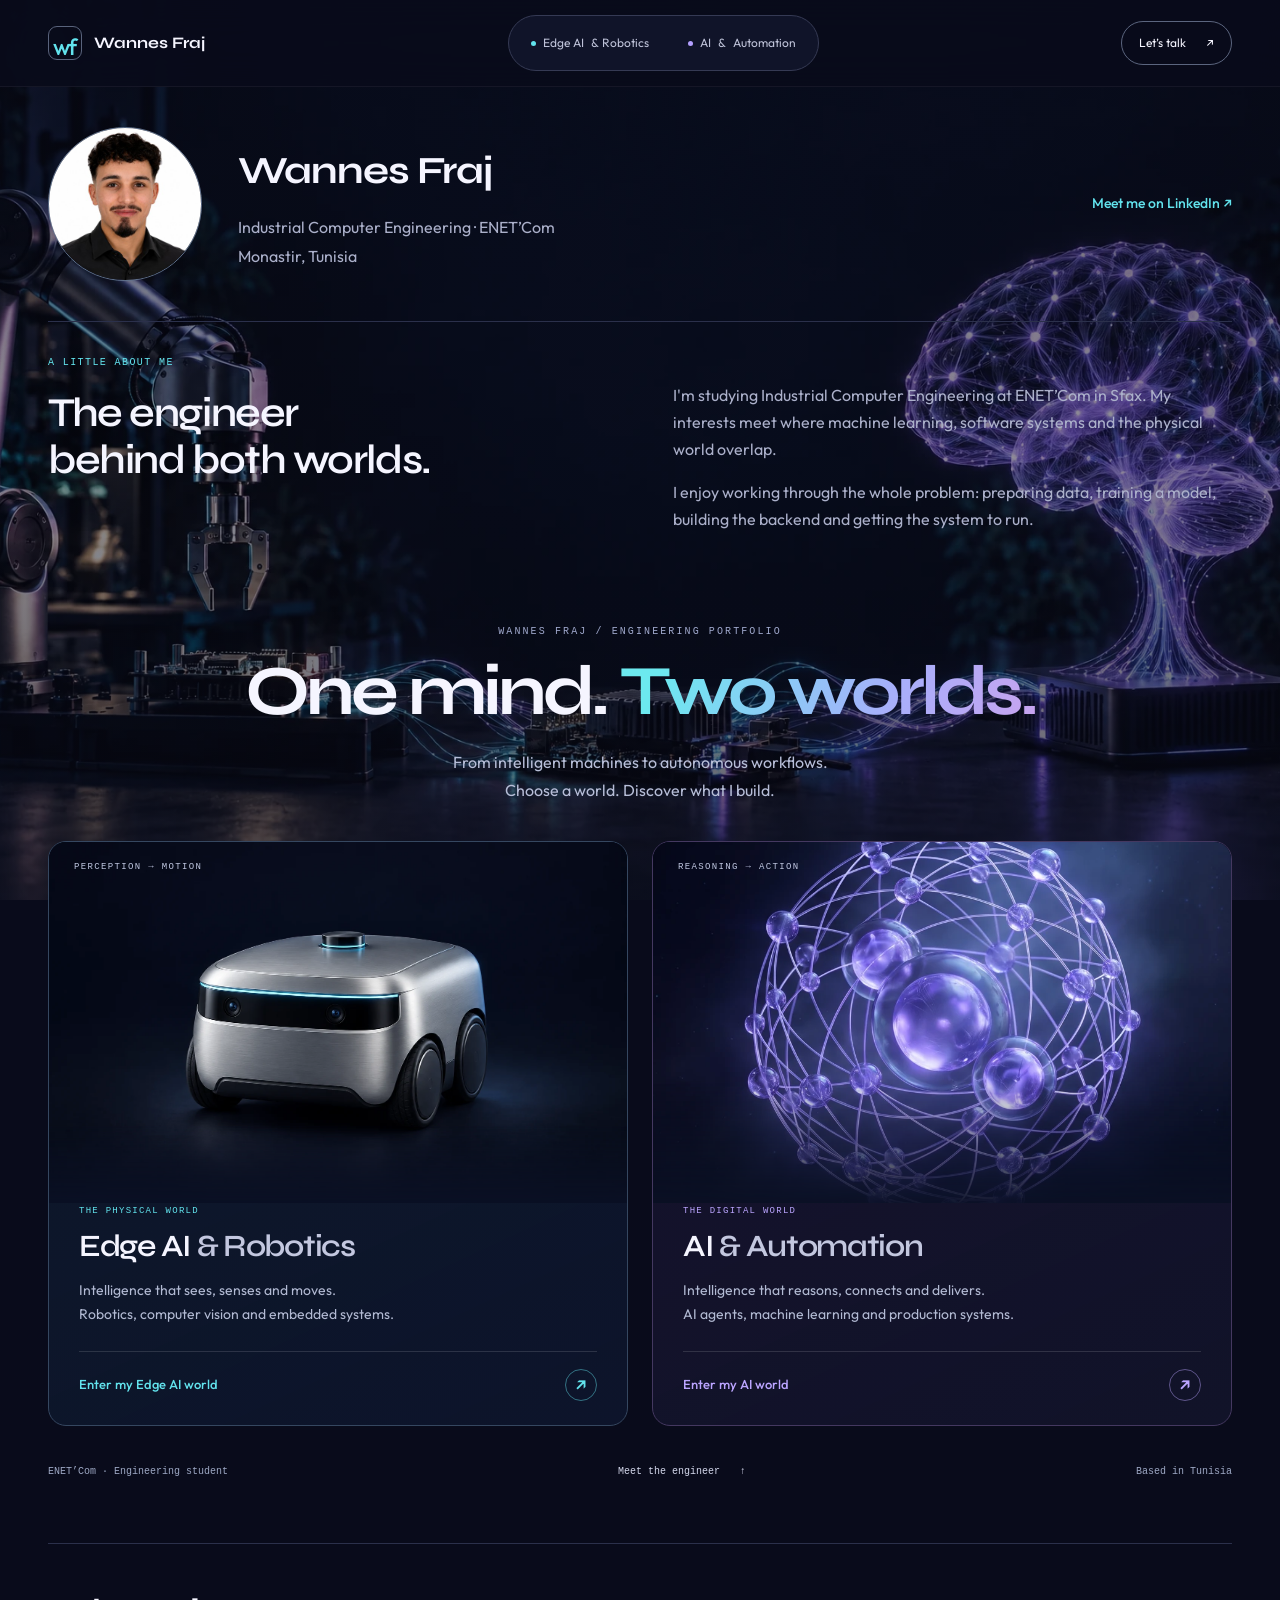
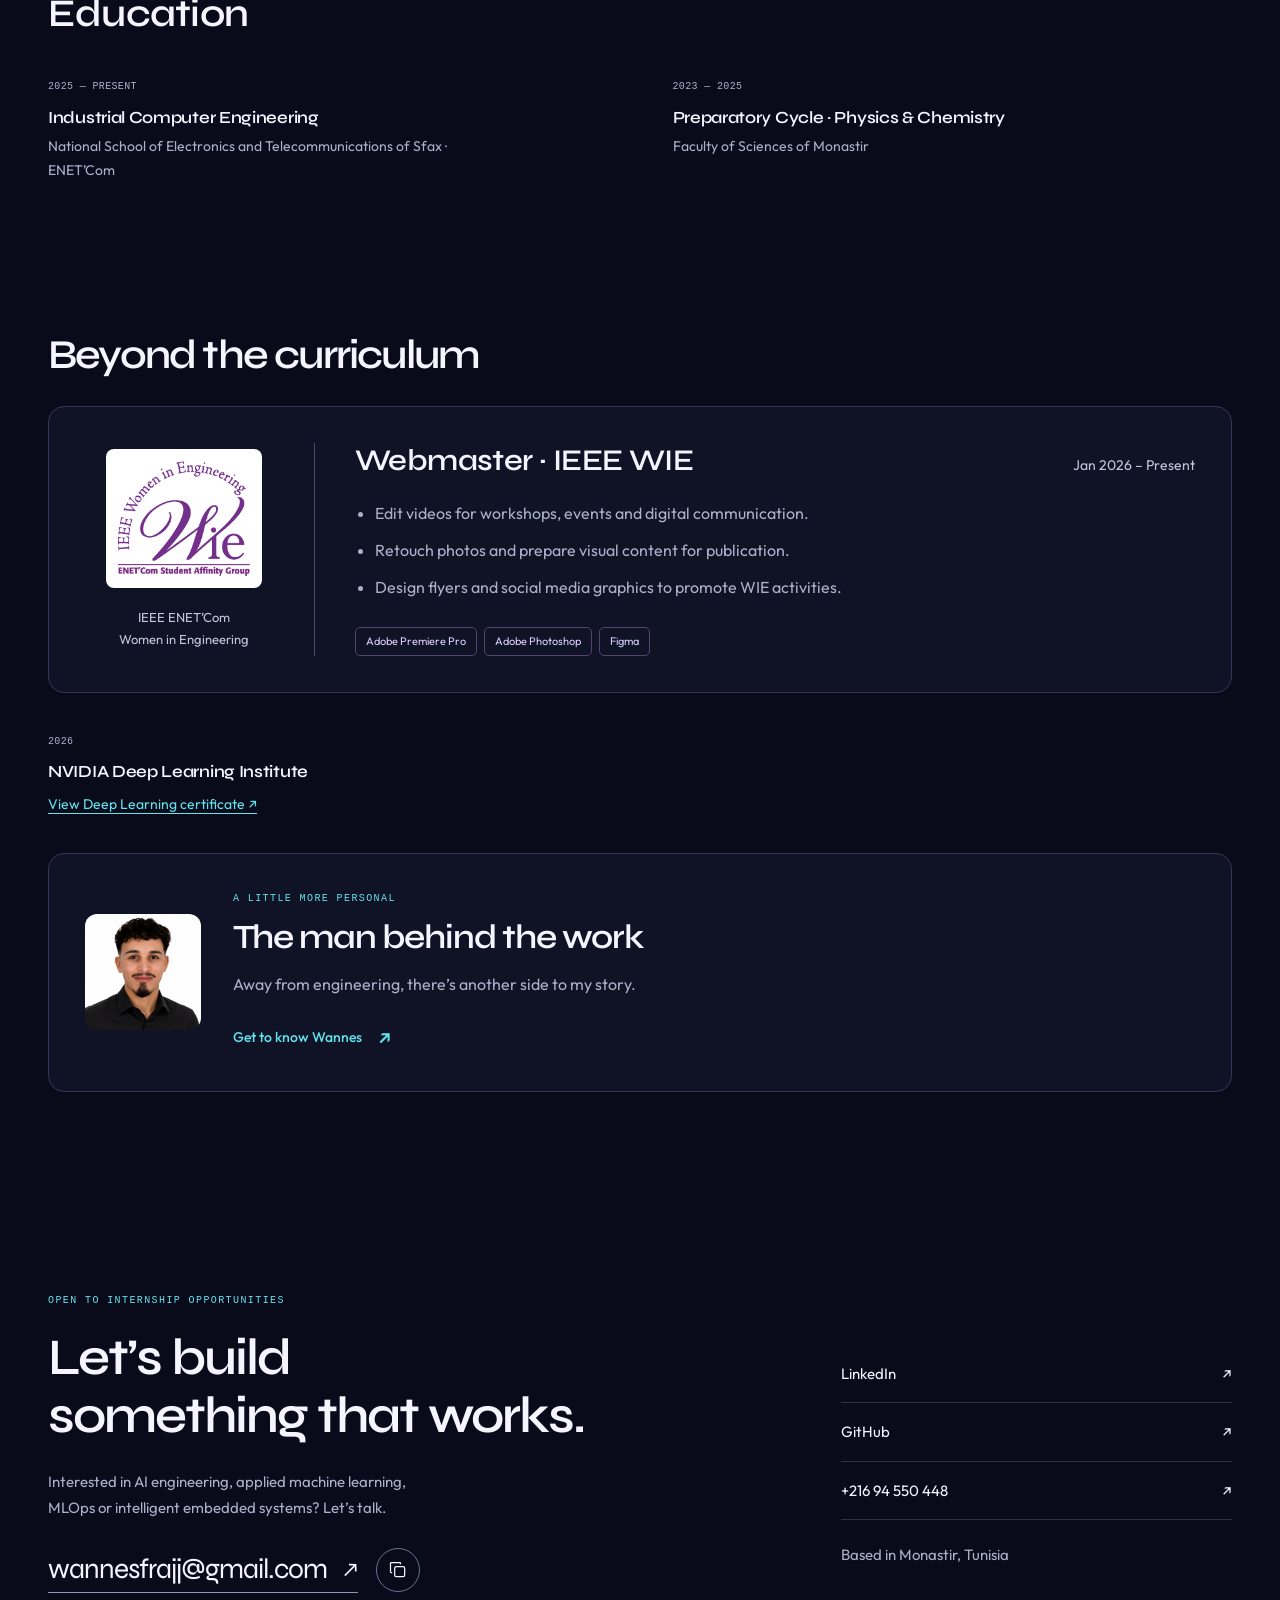
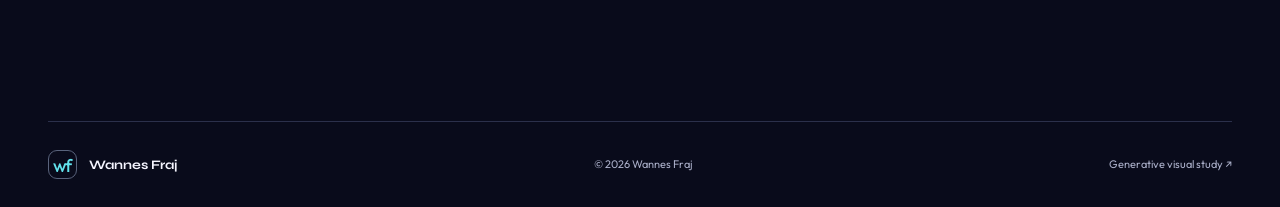
==== commit 2503fca5: "Add personal profile page with photo galleries and YouTube channel" ====
--- a/index.html
+++ b/index.html
@@ -6,9 +6,29 @@
     <meta name="theme-color" content="#090b1b" />
     <meta
       name="description"
-      content="Explore Wannes Fraj’s two engineering worlds: Edge AI and robotics, or AI, automation and MLOps."
-    />
-    <title>Wannes Fraj — Two worlds of intelligence</title>
+      content="Portfolio de Wannes Fraj : projets en intelligence artificielle, robotique, systèmes embarqués et automatisation."
+    />
+    <title>Wannes Fraj — Portfolio</title>
+    <link rel="canonical" href="https://wannes243.github.io/" />
+    <meta property="og:type" content="website" />
+    <meta property="og:site_name" content="Wannes Fraj — Portfolio" />
+    <meta property="og:title" content="Wannes Fraj — Portfolio" />
+    <meta
+      property="og:description"
+      content="Portfolio de Wannes Fraj : projets en intelligence artificielle, robotique, systèmes embarqués et automatisation."
+    />
+    <meta property="og:url" content="https://wannes243.github.io/" />
+    <meta property="og:locale" content="fr_FR" />
+    <meta property="og:image" content="https://wannes243.github.io/1788490773755.jpg" />
+    <meta property="og:image:alt" content="Portrait de Wannes Fraj" />
+    <meta name="twitter:card" content="summary" />
+    <meta name="twitter:title" content="Wannes Fraj — Portfolio" />
+    <meta
+      name="twitter:description"
+      content="Portfolio de Wannes Fraj : projets en intelligence artificielle, robotique, systèmes embarqués et automatisation."
+    />
+    <meta name="twitter:image" content="https://wannes243.github.io/1788490773755.jpg" />
+    <meta name="twitter:image:alt" content="Portrait de Wannes Fraj" />
     <link rel="icon" href="assets/favicon.svg" type="image/svg+xml" />
     <link rel="preconnect" href="https://fonts.googleapis.com" />
     <link rel="preconnect" href="https://fonts.gstatic.com" crossorigin />
@@ -182,6 +202,15 @@
             <h3>NVIDIA Deep Learning Institute</h3>
             <a class="inline-link" href="https://learn.nvidia.com/certificates?id=EyxXZlxsQkmyEMXxsQ-U_" rel="noopener noreferrer" target="_blank">View Deep Learning certificate <span aria-hidden="true">↗</span></a>
           </div>
+        <a class="personal-entry" href="who-is-wannes.html" aria-labelledby="personal-entry-title" aria-describedby="personal-entry-description">
+          <img class="personal-entry-portrait" src="1788490773755.jpg" alt="" width="400" height="400" loading="lazy" />
+          <div class="personal-entry-copy">
+            <p class="eyebrow">A little more personal</p>
+            <h3 id="personal-entry-title">The man behind the work</h3>
+            <p id="personal-entry-description">Away from engineering, there’s another side to my story.</p>
+            <span class="personal-entry-action">Get to know Wannes <span aria-hidden="true">↗</span></span>
+          </div>
+        </a>
       </section>
       <section
         aria-labelledby="contact-title"
--- a/style.css
+++ b/style.css
@@ -2594,6 +2594,246 @@
 .wie-tools { margin: 0; }
 .wie-tools > span { color: #d9ccfb; border-color: #51446e; }
 .profile-extras .beyond-certificate { margin-top: 32px; }
+
+/* A compact homepage invitation opens the dedicated personal story. */
+.personal-entry {
+  display: grid;
+  grid-template-columns: 116px minmax(0, 1fr);
+  align-items: center;
+  gap: 32px;
+  margin-top: 36px;
+  padding: 36px;
+  border: 1px solid #393557;
+  border-radius: 16px;
+  background: #101326;
+  transition: border-color 220ms ease, background-color 220ms ease;
+}
+.personal-entry-portrait {
+  width: 116px;
+  height: 116px;
+  object-fit: cover;
+  border-radius: 12px;
+}
+.personal-entry h3 {
+  margin-block: 10px 14px;
+  font-size: clamp(25px, 3vw, 34px);
+  letter-spacing: -0.035em;
+}
+.personal-entry-action {
+  display: inline-flex;
+  align-items: center;
+  gap: 16px;
+  margin-top: 22px;
+  color: var(--accent);
+  font-size: 14px;
+  font-weight: 500;
+}
+.personal-entry-action > span { font-size: 20px; }
+.personal-entry:hover, .personal-entry:focus-visible {
+  border-color: var(--accent);
+  background: #141a30;
+}
+.personal-main { padding-block: 36px 72px; }
+.personal-back { min-height: 44px; }
+.personal-life { padding-top: clamp(36px, 5vw, 64px); }
+.personal-channel {
+  display: grid;
+  grid-template-columns: 64px minmax(0, 1fr) auto;
+  align-items: center;
+  gap: 28px;
+  margin-top: 64px;
+  padding: 36px;
+  border: 1px solid var(--line);
+  border-radius: 16px;
+  background: #101326;
+}
+.channel-mark {
+  display: grid;
+  place-items: center;
+  width: 64px;
+  height: 64px;
+  border-radius: 16px;
+  background: rgb(255 0 51 / 8%);
+}
+.channel-copy h2 { margin-block: 10px 14px; font-size: 30px; letter-spacing: -0.035em; }
+.channel-copy > p:last-child { max-width: 50ch; }
+.channel-link { display: grid; gap: 6px; padding-block: 12px; font-size: 14px; }
+.channel-link > span:first-child { color: var(--accent); font-weight: 500; }
+.channel-link > span:first-child > span { display: inline-block; margin-left: 12px; }
+.channel-link:hover > span:first-child { text-decoration: underline; text-underline-offset: 4px; }
+.channel-handle { color: var(--slate); font-size: 12px; }
+@media (max-width: 1000px) {
+  .personal-channel { grid-template-columns: 64px minmax(0, 1fr); gap: 20px 24px; }
+  .channel-mark { align-self: start; }
+  .channel-link { grid-column: 2; justify-self: start; }
+}
+@media (max-width: 600px) {
+  .personal-channel { grid-template-columns: minmax(0, 1fr); padding: 24px; }
+  .channel-mark { width: 52px; height: 52px; border-radius: 12px; }
+  .channel-link { grid-column: auto; }
+}
+.personal-return {
+  display: flex;
+  flex-wrap: wrap;
+  align-items: center;
+  justify-content: space-between;
+  gap: 16px 32px;
+  margin-top: 64px;
+  padding-top: 32px;
+  border-top: 1px solid var(--line);
+}
+.personal-intro { max-width: 700px; margin-bottom: 52px; }
+.personal-intro h1 {
+  margin-block: 18px 24px;
+  font-size: clamp(32px, 4vw, 52px);
+  letter-spacing: -0.04em;
+}
+.personal-intro > p:last-child { max-width: 590px; font-size: 18px; }
+.life-chapter {
+  display: grid;
+  grid-template-columns: minmax(0, 0.8fr) minmax(0, 1.4fr);
+  gap: clamp(32px, 5vw, 72px);
+  align-items: center;
+}
+.life-copy { min-width: 0; }
+.life-copy h2, .life-sea h2 {
+  margin-block: 16px 22px;
+  font-size: clamp(26px, 3vw, 38px);
+  letter-spacing: -0.035em;
+}
+.life-copy > p:not(.eyebrow):not(.life-discipline) { max-width: 42ch; }
+.life-copy .life-discipline {
+  margin-top: 24px;
+  color: var(--ink);
+  font-size: 13px;
+  font-weight: 500;
+}
+.life-discipline span { padding-inline: 8px; color: var(--slate); }
+.life-gallery { display: grid; gap: 12px; min-width: 0; }
+.mountain-gallery { grid-template-columns: repeat(2, minmax(0, 1fr)); }
+.mountain-gallery .life-photo { aspect-ratio: 1; }
+.life-photo {
+  display: block;
+  min-width: 0;
+  overflow: hidden;
+  border-radius: 10px;
+  background: var(--ice);
+}
+.life-photo img {
+  width: 100%;
+  height: 100%;
+  object-fit: cover;
+  transition: transform 450ms ease;
+}
+.mountain-summit img { object-position: 64% center; }
+.mountain-trail img { object-position: center 60%; }
+.mountain-rassas img { object-position: center 38%; }
+.mountain-sunset img { object-position: center 45%; }
+.life-caption { grid-column: 1 / -1; font-size: 12px; line-height: 1.6; }
+.life-sea {
+  display: grid;
+  grid-template-columns: minmax(0, 0.8fr) minmax(0, 1.4fr);
+  gap: clamp(32px, 5vw, 72px);
+  align-items: center;
+  margin-block: 56px;
+  padding: 40px 0;
+  border-block: 1px solid var(--line);
+}
+.life-sea h2 { max-width: 12ch; }
+.sea-gallery { grid-template-columns: minmax(0, 1fr); }
+.sea-gallery .life-photo { aspect-ratio: 2; }
+.sea-marina img { object-position: center 52%; }
+.sea-boat img { object-position: 42% center; }
+.life-mma { grid-template-columns: minmax(0, 1.4fr) minmax(0, 0.8fr); }
+.life-mma .life-copy { grid-column: 2; grid-row: 1; }
+.life-mma .mma-gallery { grid-column: 1; grid-row: 1; }
+.mma-gallery { grid-template-columns: 1fr 1fr; }
+.mma-action, .mma-team { aspect-ratio: 3 / 4; }
+.mma-action img { object-position: 48% center; }
+.mma-team img { object-position: center; }
+.life-photo[aria-haspopup="dialog"] { cursor: zoom-in; }
+
+/* Native dialog keeps full photographs in the story, with keyboard support. */
+body.is-viewing-photo { overflow: hidden; }
+.photo-viewer {
+  width: min(1180px, calc(100% - 32px));
+  max-width: none;
+  max-height: calc(100dvh - 32px);
+  padding: 0;
+  border: 1px solid var(--line);
+  border-radius: 16px;
+  background: var(--cloud);
+  color: var(--ink);
+}
+.photo-viewer::backdrop { background: rgb(3 5 14 / 92%); }
+.photo-viewer-shell { padding: 20px; }
+.photo-viewer-toolbar, .photo-viewer-footer {
+  display: flex;
+  align-items: center;
+  justify-content: space-between;
+  gap: 16px;
+}
+.photo-viewer-toolbar h2 { font: 500 16px/1.5 var(--body); letter-spacing: 0; }
+.photo-viewer button {
+  display: inline-grid;
+  place-items: center;
+  min-width: 44px;
+  min-height: 44px;
+  padding: 8px 12px;
+  border: 1px solid var(--line);
+  border-radius: 8px;
+  background: var(--ice);
+}
+.photo-viewer button:hover { border-color: var(--accent); }
+.photo-viewer .photo-viewer-close { display: inline-flex; align-items: center; gap: 8px; }
+.photo-viewer figure { margin-block: 16px; }
+.photo-viewer-image {
+  width: auto;
+  height: auto;
+  max-width: 100%;
+  max-height: min(66dvh, 760px);
+  margin-inline: auto;
+  object-fit: contain;
+}
+.photo-viewer figcaption { margin-top: 16px; color: var(--slate); font-size: 14px; }
+.photo-viewer-footer a { font-size: 13px; text-decoration: underline; text-underline-offset: 4px; }
+.photo-viewer-navigation { display: flex; align-items: center; gap: 12px; }
+.photo-viewer-count { min-width: 5ch; color: var(--slate); font: 12px/1.5 var(--mono); text-align: center; }
+@media (max-width: 480px) {
+  .photo-viewer-shell { padding: 14px; }
+  .photo-viewer-toolbar h2 { font-size: 14px; }
+  .photo-viewer-image { max-height: 60dvh; }
+  .photo-viewer-footer { gap: 8px; flex-wrap: wrap; }
+}
+@media (hover: hover) and (prefers-reduced-motion: no-preference) {
+  .life-photo:hover img { transform: scale(1.035); }
+}
+@media (prefers-reduced-motion: no-preference) {
+  .life-reveal.is-entering { animation: life-enter 700ms cubic-bezier(0.2, 0.7, 0.3, 1) both; }
+  @keyframes life-enter {
+    from { opacity: 0; transform: translateY(20px); }
+    to { opacity: 1; transform: translateY(0); }
+  }
+}
+@media (max-width: 760px) {
+  .personal-entry { grid-template-columns: 80px minmax(0, 1fr); gap: 22px; padding: 24px; }
+  .personal-entry-portrait { width: 80px; height: 80px; align-self: start; }
+  .personal-intro { margin-bottom: 36px; }
+  .personal-intro > p:last-child { font-size: 16px; }
+  .life-chapter, .life-sea { grid-template-columns: minmax(0, 1fr); gap: 28px; }
+  .life-copy > p:not(.eyebrow):not(.life-discipline) { max-width: 55ch; }
+  .life-copy h2 br { display: none; }
+  .life-copy .life-discipline { margin-top: 18px; }
+  .life-sea { margin-block: 36px; padding-block: 32px; gap: 20px; }
+  .life-sea h2 { max-width: none; }
+  .life-mma .life-copy, .life-mma .mma-gallery { grid-column: auto; grid-row: auto; }
+  .life-gallery { gap: 8px; }
+  .life-caption { margin-top: 4px; }
+}
+@media (max-width: 480px) {
+  .personal-entry { grid-template-columns: minmax(0, 1fr); }
+  .personal-entry-portrait { width: 72px; height: 72px; }
+}
 @media (max-width: 760px) {
   .wie-experience { grid-template-columns: 1fr; gap: 24px; padding: 24px; }
   .wie-identity { flex-direction: row; justify-content: flex-start; padding: 0 0 24px; border-right: 0; border-bottom: 1px solid #51446e; text-align: left; }
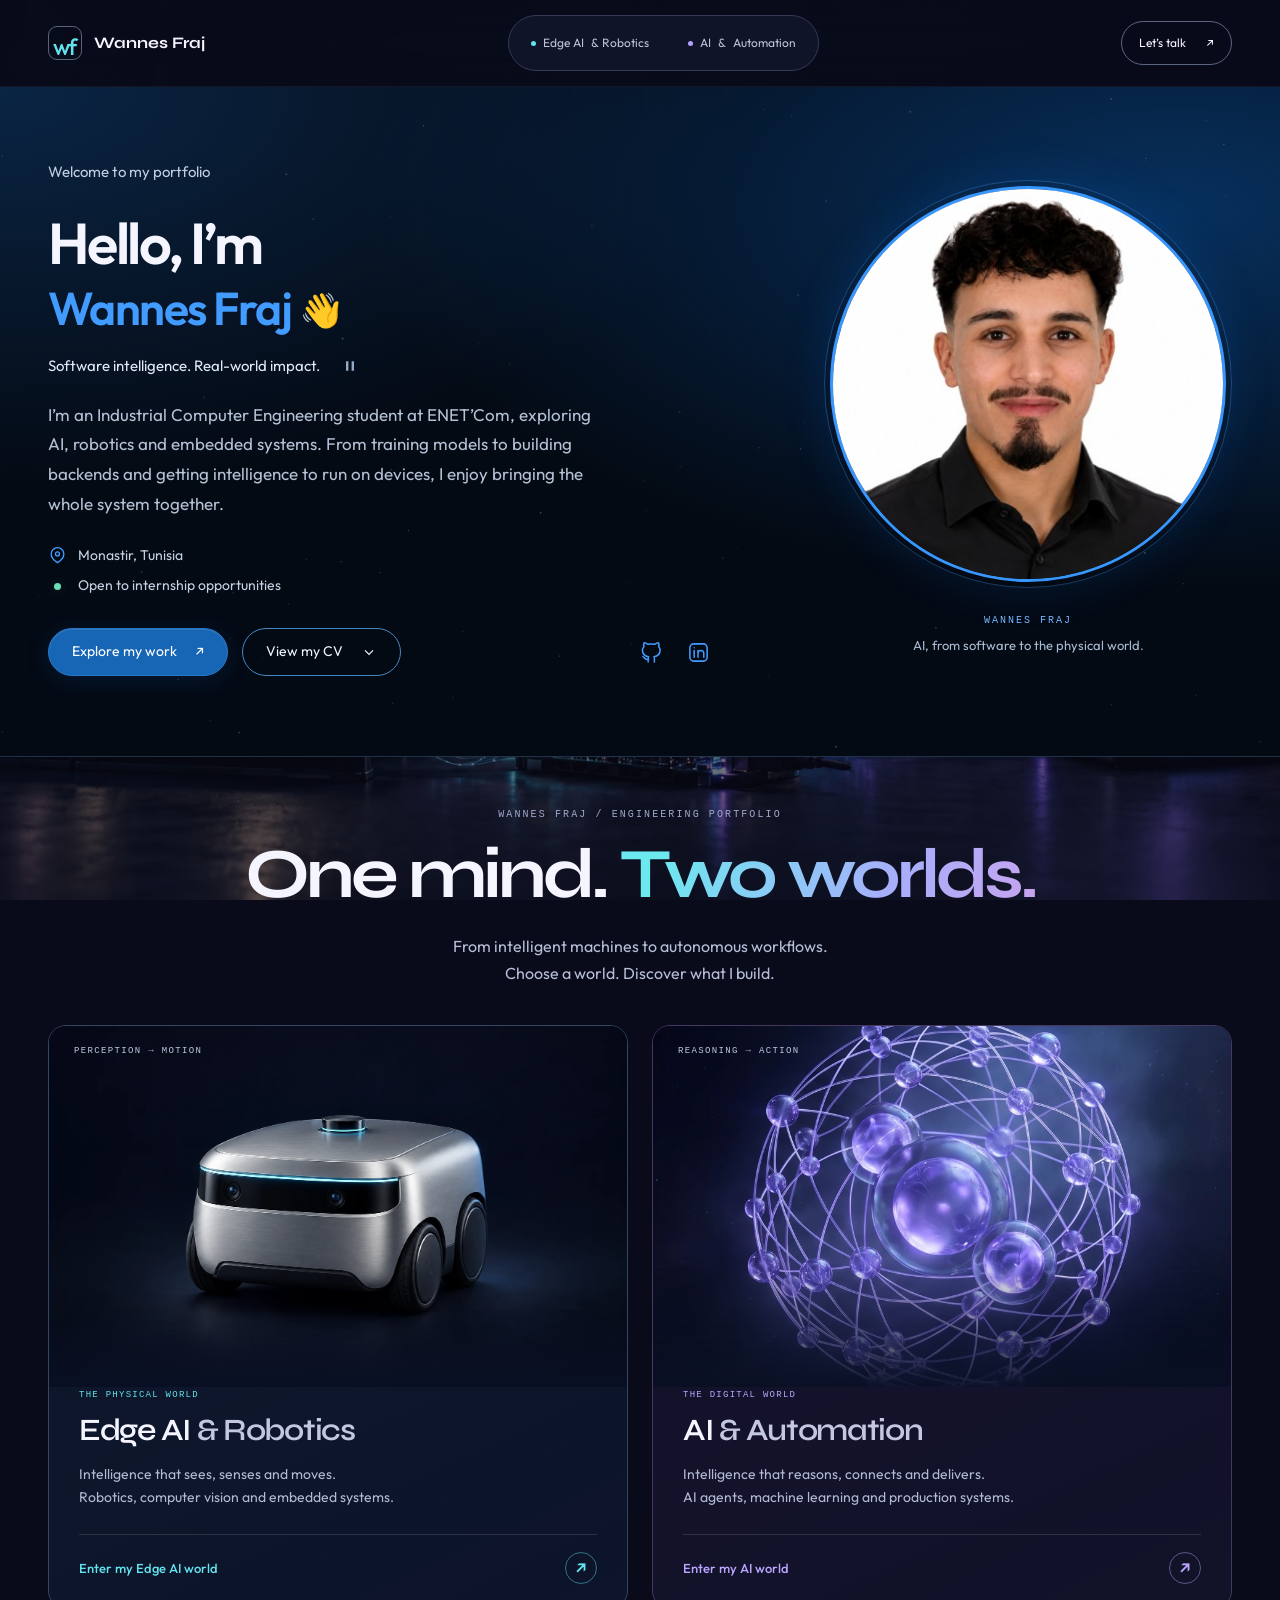
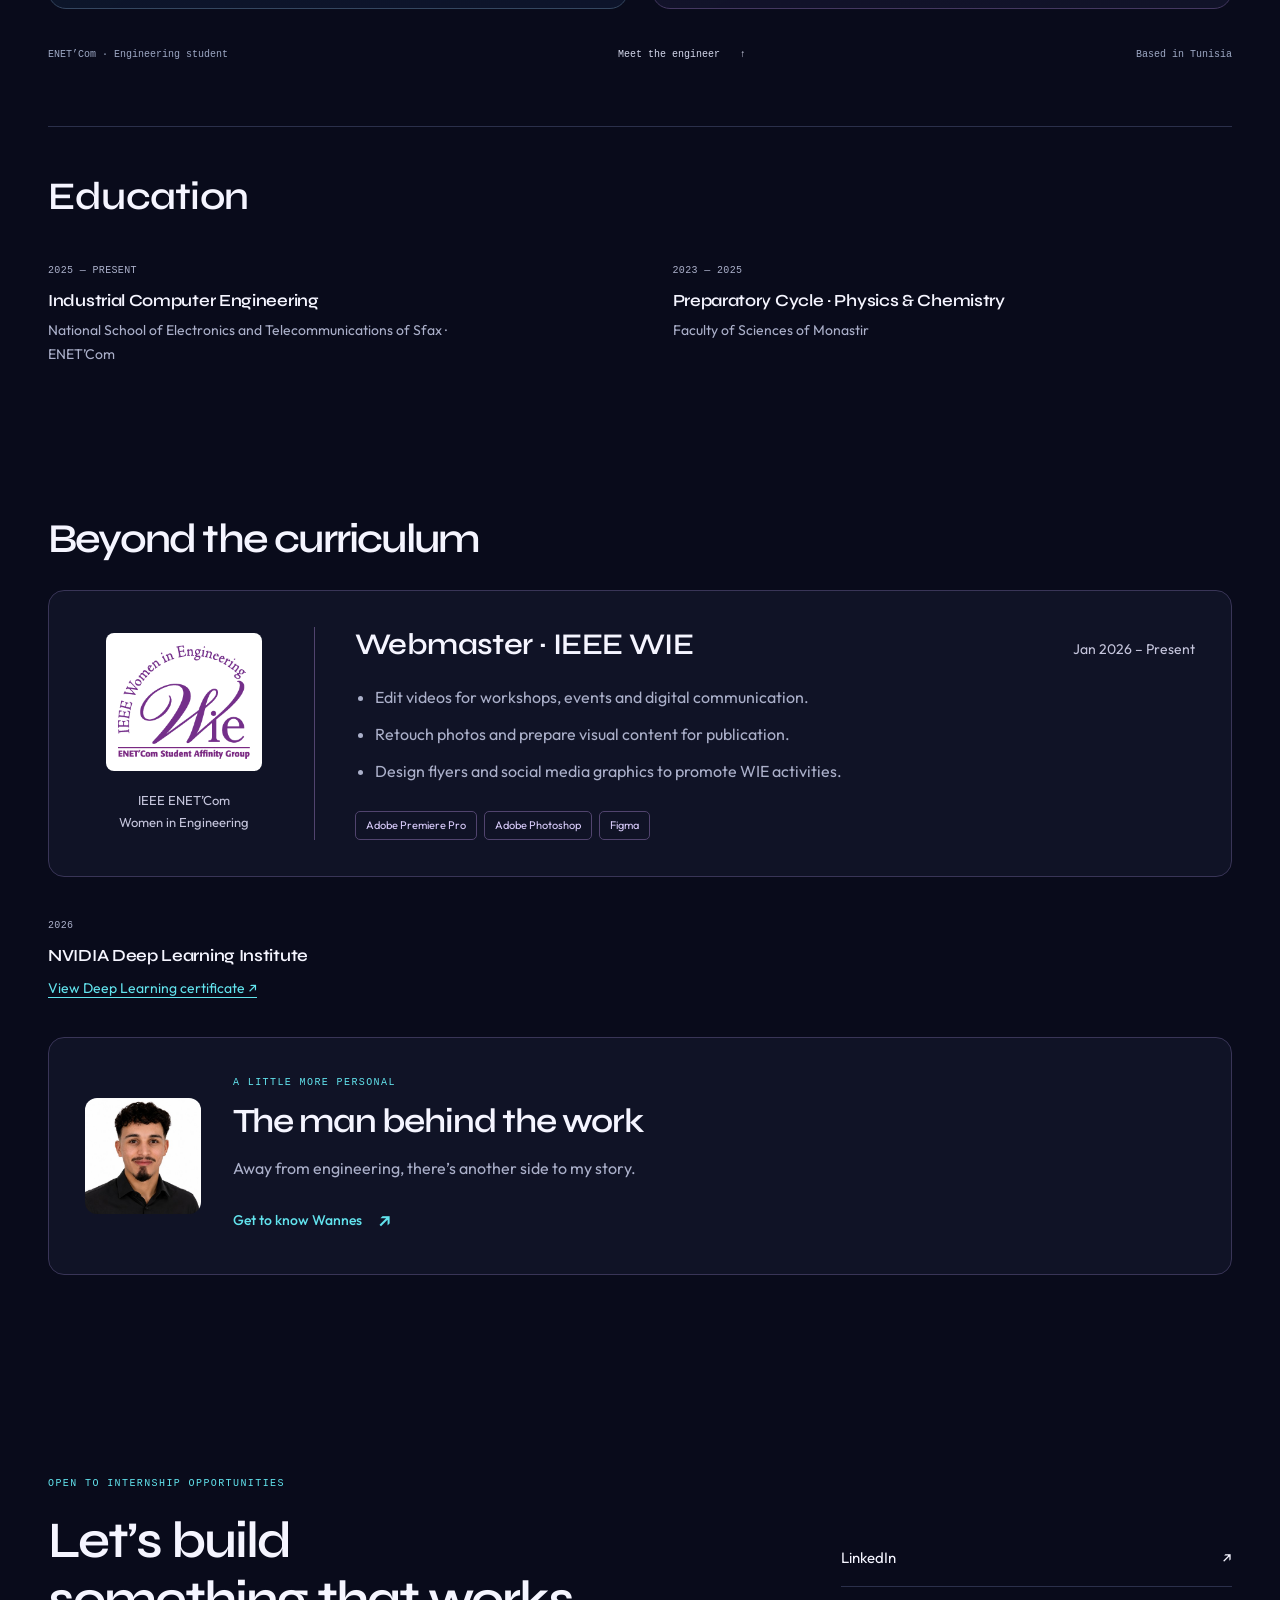
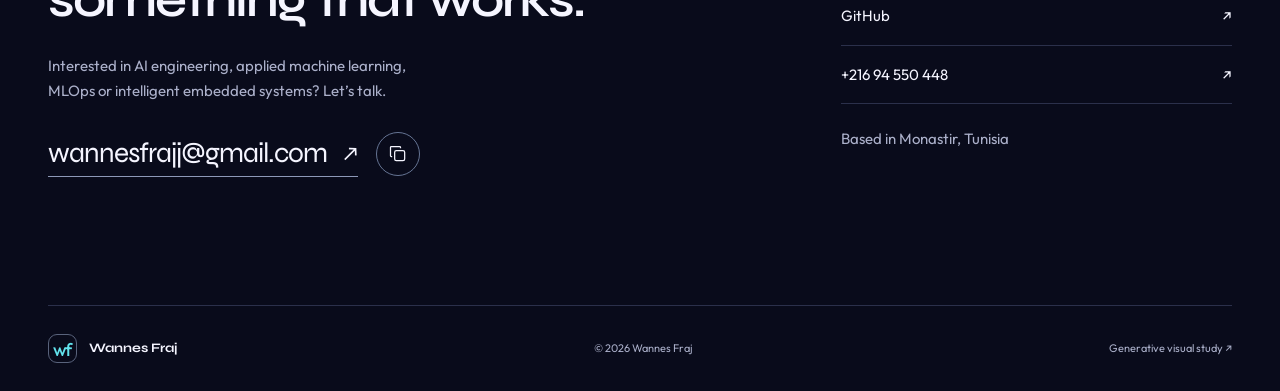
==== commit 8d398f10: "Redesign homepage introduction with portrait and rotating engineering title" ====
--- a/index.html
+++ b/index.html
@@ -38,10 +38,11 @@
     />
     <link rel="stylesheet" href="style.css" />
     <script src="script.js" defer></script>
+    <script src="home-hero.js" defer></script>
   </head>
   <body class="world-gateway with-wallpaper">
     <div class="page-wallpaper" aria-hidden="true">
-      <img src="assets/home-ai-robotics-balanced.webp" alt="" width="1536" height="1024" fetchpriority="high" />
+      <img src="assets/home-ai-robotics-balanced.webp" alt="" width="1536" height="1024" />
     </div>
     <a class="skip-link" href="#main">Skip to content</a>
     <header class="site-header">
@@ -68,41 +69,53 @@
       </nav>
     </header>
     <main id="main">
-      <div class="profile-strip profile-intro container">
-        <img alt="Wannes Fraj" height="400" src="1788490773755.jpg" width="400" />
-        <div>
-          <strong>Wannes Fraj</strong>
-          <span>Industrial Computer Engineering · ENET’Com</span>
-          <span>Monastir, Tunisia</span>
-        </div>
-        <a class="text-link" href="https://www.linkedin.com/in/wannes-fraj-214820387/" rel="noopener noreferrer" target="_blank">Meet me on LinkedIn ↗</a>
-      </div>
-      <section
-        aria-labelledby="about-title"
-        class="container about-section profile-overview"
-        id="about"
-      >
-        <div class="about-intro">
-          <div>
-            <p class="eyebrow">A little about me</p>
-            <h1 id="about-title">The engineer<br />behind both worlds.</h1>
-          </div>
-          <div>
-            <p>
-              I'm studying Industrial Computer Engineering at ENET’Com in Sfax.
-              My interests meet where machine learning, software systems and the
-              physical world overlap.
-            </p>
-            <p>
-              I enjoy working through the whole problem: preparing data,
-              training a model, building the backend and getting the system to
-              run.
-            </p>
-          </div>
-        </div>
-
+      <section class="intro-hero" id="about" aria-labelledby="about-title">
+        <canvas class="star-field" aria-hidden="true"></canvas>
+        <div class="container intro-layout">
+          <div class="intro-copy">
+            <p class="intro-welcome">Welcome to my portfolio</p>
+            <h1 id="about-title">
+              <span class="sr-only">Hello, I'm Wannes Fraj. AI Engineer &amp; Edge AI Engineer.</span>
+              <span aria-hidden="true">Hello, I’m</span>
+              <span class="intro-roles" aria-hidden="true">
+                <span class="intro-role is-current">Wannes Fraj<span class="intro-wave intro-hand">👋</span></span>
+                <span class="intro-role">AI Engineer<span class="intro-wave">.</span></span>
+                <span class="intro-role">Edge AI Engineer<span class="intro-wave">.</span></span>
+              </span>
+            </h1>
+            <div class="intro-specialty">
+              <span>Software intelligence. Real-world impact.</span>
+              <button class="intro-motion" type="button" aria-label="Pause changing title" aria-pressed="false" hidden>
+                <svg viewBox="0 0 20 20" width="16" height="16" fill="currentColor" aria-hidden="true"><path class="motion-pause" d="M5 4h3v12H5zm7 0h3v12h-3z"/><path class="motion-play" d="m6 3 10 7-10 7z"/></svg>
+              </button>
+            </div>
+            <p class="intro-description">I’m an Industrial Computer Engineering student at ENET’Com, exploring AI, robotics and embedded systems. From training models to building backends and getting intelligence to run on devices, I enjoy bringing the whole system together.</p>
+            <div class="intro-details">
+              <span><svg viewBox="0 0 24 24" width="19" height="19" fill="none" stroke="currentColor" stroke-width="1.7" aria-hidden="true"><path d="M20 10c0 6-8 11-8 11S4 16 4 10a8 8 0 1 1 16 0Z"/><circle cx="12" cy="10" r="2.5"/></svg>Monastir, Tunisia</span>
+              <span><i class="intro-status" aria-hidden="true"></i>Open to internship opportunities</span>
+            </div>
+            <div class="intro-actions">
+              <a class="intro-cta intro-cta-primary" href="#worlds">Explore my work <span aria-hidden="true">↗</span></a>
+              <details class="intro-cv">
+                <summary class="intro-cta">View my CV <svg viewBox="0 0 20 20" width="16" height="16" fill="none" stroke="currentColor" stroke-width="1.5" aria-hidden="true"><path d="m5 8 5 5 5-5"/></svg></summary>
+                <div class="intro-cv-menu">
+                  <a href="cv%20IA.pdf" target="_blank" rel="noopener">AI &amp; Automation <span>PDF ↗</span></a>
+                  <a href="cv%20edga%20ia.pdf" target="_blank" rel="noopener">Edge AI &amp; Robotics <span>PDF ↗</span></a>
+                </div>
+              </details>
+              <div class="intro-socials" aria-label="Social profiles">
+                <a href="https://github.com/wannes243" target="_blank" rel="noopener noreferrer" aria-label="Wannes Fraj on GitHub"><svg viewBox="0 0 24 24" width="23" height="23" fill="none" stroke="currentColor" stroke-width="1.6" stroke-linecap="round" stroke-linejoin="round" aria-hidden="true"><path d="M9 19c-4.3 1.3-4.3-2.2-6-2.7M15 22v-3.4c0-1 .1-1.5-.5-2.1 3.2-.4 6.5-1.6 6.5-7A5.4 5.4 0 0 0 19.5 6c.2-.7.6-2.4-.2-4 0 0-1.2-.4-4 1.5a14 14 0 0 0-7 0C5.5 1.6 4.3 2 4.3 2c-.8 1.6-.4 3.3-.2 4A5.4 5.4 0 0 0 2.5 9.5c0 5.4 3.3 6.6 6.5 7-.5.5-.5 1.2-.5 2.1V22"/></svg></a>
+                <a href="https://www.linkedin.com/in/wannes-fraj-214820387/" target="_blank" rel="noopener noreferrer" aria-label="Wannes Fraj on LinkedIn"><svg viewBox="0 0 24 24" width="23" height="23" fill="none" stroke="currentColor" stroke-width="1.6" stroke-linecap="round" stroke-linejoin="round" aria-hidden="true"><rect x="3" y="3" width="18" height="18" rx="4"/><path d="M7.5 10v7M11.5 17v-7m0 3a3 3 0 0 1 6 0v4"/><circle cx="7.5" cy="7" r=".7" fill="currentColor" stroke="none"/></svg></a>
+              </div>
+            </div>
+          </div>
+          <figure class="intro-portrait">
+            <div class="intro-portrait-ring"><img alt="Portrait of Wannes Fraj" height="400" src="1788490773755.jpg" width="400" fetchpriority="high" /></div>
+            <figcaption><span>WANNES FRAJ</span>AI, from software to the physical world.</figcaption>
+          </figure>
+        </div>
       </section>
-      <section class="gateway-hero" aria-labelledby="gateway-title">
+      <section class="gateway-hero" id="worlds" aria-labelledby="gateway-title">
         <div class="container gateway-inner">
           <div class="gateway-intro">
             <p class="eyebrow">WANNES FRAJ / ENGINEERING PORTFOLIO</p>
--- a/style.css
+++ b/style.css
@@ -2491,41 +2491,195 @@
 .with-wallpaper .gateway-hero {
   background: transparent;
 }
-.profile-strip.profile-intro {
-  --profile-photo-size: clamp(140px, 12vw, 180px);
+/* Personal introduction: reference-inspired blue night sky and portrait. */
+.intro-hero {
+  --hero-blue: #429cff;
+  --hero-muted: #b5c2d6;
+  position: relative;
+  isolation: isolate;
+  background:
+    radial-gradient(ellipse at 92% 18%, #07305d 0%, transparent 49%),
+    radial-gradient(ellipse at 0% 0%, #0a2544 0%, transparent 42%),
+    #040a14;
+  border-bottom: 1px solid #213248;
+}
+.intro-hero .star-field {
+  position: absolute;
+  inset: 0;
+  width: 100%;
+  height: 100%;
+  z-index: -1;
+  pointer-events: none;
+}
+.intro-layout {
   display: grid;
-  grid-template-columns: var(--profile-photo-size) minmax(0, 1fr) auto;
-  gap: 36px;
-  margin-top: 0;
-  border-top: 0;
-  padding-block: 40px;
-}
-.profile-intro > img {
-  width: var(--profile-photo-size);
-  height: var(--profile-photo-size);
-}
-.profile-intro strong {
-  font-size: clamp(30px, 3vw, 40px);
-  letter-spacing: -0.025em;
-  margin-bottom: 12px;
-}
-.profile-intro span {
-  font-size: 16px;
-  line-height: 1.6;
-}
-.profile-intro span + span { margin-top: 4px; }
-.profile-intro > a {
+  grid-template-columns: minmax(0, 1.5fr) minmax(0, 1fr);
+  align-items: center;
+  gap: 64px;
+  min-height: 650px;
+  padding-block: 72px 80px;
+}
+.intro-copy { min-width: 0; }
+.intro-welcome {
+  color: #c2cee0;
+  font-size: 15px;
+  margin-bottom: 25px;
+}
+.intro-copy h1 {
+  font-family: var(--body);
+  font-size: clamp(40px, 4.5vw, 65px);
+  font-weight: 600;
+  letter-spacing: -0.045em;
+  line-height: 1.13;
+}
+.intro-roles {
+  display: grid;
+  margin-top: 7px;
+  color: var(--hero-blue);
+  font-size: clamp(32px, 3.6vw, 52px);
+  letter-spacing: -0.035em;
+}
+.intro-role {
+  grid-area: 1 / 1;
+  opacity: 0;
+  transform: translateY(10px);
+  transition: opacity 260ms ease, transform 260ms ease;
+  white-space: nowrap;
+}
+.intro-role.is-current { opacity: 1; transform: translateY(0); }
+.intro-wave { margin-left: 9px; color: #9fcdff; }
+.intro-hand { display: inline-block; font-size: 0.72em; vertical-align: 0.08em; }
+.intro-specialty {
+  display: flex;
+  align-items: center;
+  gap: 8px;
+  margin-top: 16px;
+  color: #dfe9f8;
+  font-size: 15px;
+}
+.intro-motion {
+  display: grid;
+  place-items: center;
+  flex: 0 0 44px;
+  height: 44px;
+  margin-block: -6px;
+  border: 0;
+  border-radius: 50%;
+  background: transparent;
+  color: #92aac9;
+}
+.intro-motion:hover { background: #ffffff0d; color: #fff; }
+.motion-play, .intro-motion[aria-pressed="true"] .motion-pause { display: none; }
+.intro-motion[aria-pressed="true"] .motion-play { display: block; }
+.intro-description {
+  max-width: 565px;
+  margin-top: 18px;
+  color: var(--hero-muted);
+  font-size: 17px;
+  line-height: 1.75;
+}
+.intro-details {
+  display: grid;
+  gap: 7px;
+  margin-top: 25px;
+  color: #c6d2e3;
   font-size: 14px;
-  max-width: none;
-  min-height: 44px;
-}
-.profile-overview {
-  padding-block: 32px 40px;
-}
-.profile-overview .about-intro h1 {
-  font-size: clamp(30px, 3.2vw, 45px);
-  letter-spacing: -0.035em;
-  margin-top: 17px;
+}
+.intro-details > span { display: flex; align-items: center; gap: 11px; }
+.intro-details svg { color: var(--hero-blue); flex-shrink: 0; }
+.intro-status {
+  width: 7px;
+  height: 7px;
+  margin-inline: 6px;
+  border-radius: 50%;
+  background: #6bdeb6;
+  box-shadow: 0 0 12px #6bdeb630;
+}
+.intro-actions { display: flex; align-items: center; gap: 14px; margin-top: 30px; }
+.intro-cta {
+  display: inline-flex;
+  align-items: center;
+  justify-content: center;
+  gap: 18px;
+  min-height: 48px;
+  padding: 10px 23px;
+  border: 1px solid #4387c6;
+  border-radius: 999px;
+  color: #edf5ff;
+  font-size: 14px;
+  white-space: nowrap;
+  transition: background 180ms, border-color 180ms, box-shadow 180ms;
+  list-style: none;
+}
+.intro-cta::-webkit-details-marker { display: none; }
+.intro-cta-primary {
+  color: #fff;
+  border-color: #2878c9;
+  background: #1766b5;
+  box-shadow: 0 4px 24px #007cff20, inset 0 1px 0 #ffffff1c;
+}
+.intro-cta:hover { border-color: #81bdff; background: #14375a; }
+.intro-cta-primary:hover { background: #2179cf; box-shadow: 0 4px 28px #007cff38; }
+.intro-cv { position: relative; }
+.intro-cv[open] summary svg { transform: rotate(180deg); }
+.intro-cv-menu {
+  position: absolute;
+  top: calc(100% + 10px);
+  left: 0;
+  z-index: 5;
+  width: 272px;
+  padding: 6px;
+  border: 1px solid #3e6087;
+  border-radius: 14px;
+  background: #0d1c30;
+  box-shadow: 0 12px 32px #0007;
+}
+.intro-cv-menu a { display: flex; justify-content: space-between; gap: 12px; padding: 12px; border-radius: 8px; font-size: 14px; }
+.intro-cv-menu a:hover { background: #1d3552; }
+.intro-cv-menu a span { color: #9ccaff; font-size: 12px; }
+.intro-socials { display: flex; gap: 3px; margin-left: auto; }
+.intro-socials a { display: grid; place-items: center; width: 44px; height: 44px; color: var(--hero-blue); border-radius: 50%; }
+.intro-socials a:hover { background: #429cff14; color: #9fcdff; }
+.intro-portrait { width: 100%; max-width: 408px; justify-self: end; text-align: center; }
+.intro-portrait-ring {
+  padding: 5px;
+  border: 1px solid #429cff55;
+  border-radius: 50%;
+  box-shadow: 0 0 44px #087cff26;
+}
+.intro-portrait img {
+  width: 100%;
+  aspect-ratio: 1;
+  object-fit: cover;
+  border: 3px solid #3897ff;
+  border-radius: 50%;
+}
+.intro-portrait figcaption { margin-top: 24px; color: #a9bbd3; font-size: 13px; }
+.intro-portrait figcaption span { display: block; margin-bottom: 4px; font: 500 10px/1.8 var(--mono); letter-spacing: 0.2em; color: #75b7ff; }
+@media (max-width: 1100px) {
+  .intro-layout { gap: 36px; grid-template-columns: minmax(0, 1.65fr) minmax(0, 1fr); }
+  .intro-actions { flex-wrap: wrap; }
+  .intro-socials { margin-left: 0; }
+}
+@media (max-width: 760px) {
+  .intro-layout { grid-template-columns: minmax(0, 1fr); gap: 36px; padding-block: 38px 44px; }
+  .intro-copy h1 { font-size: clamp(42px, 7.5vw, 60px); }
+  .intro-roles { font-size: clamp(32px, 5.9vw, 48px); }
+  .intro-description { max-width: 580px; font-size: 16px; }
+  .intro-portrait { justify-self: center; max-width: 265px; }
+  .intro-portrait figcaption { margin-top: 16px; }
+  .intro-actions { gap: 12px; }
+  .intro-socials { margin-left: auto; }
+}
+@media (max-width: 420px) {
+  .intro-welcome { font-size: 14px; margin-bottom: 20px; }
+  .intro-roles { font-size: clamp(29px, 8.2vw, 34px); }
+  .intro-specialty { font-size: 13px; gap: 0; }
+  .intro-description { font-size: 15px; }
+  .intro-cta { gap: 10px; padding-inline: 13px; font-size: 13px; }
+  .intro-socials { margin-left: 0; }
+  .intro-cv-menu { left: auto; right: 0; width: 260px; }
+  .intro-portrait { max-width: 236px; }
 }
 .profile-education {
   margin-top: 32px;
@@ -2842,9 +2996,6 @@
   .wie-responsibilities { font-size: 15px; }
 }
 @media (max-width: 600px) {
-  .profile-overview {
-    padding-block: 24px 32px;
-  }
   .profile-education-grid {
     grid-template-columns: 1fr;
     gap: 6px;
@@ -2880,21 +3031,6 @@
   .world-gateway .page-wallpaper img {
     object-position: center 35%;
   }
-  .profile-strip.profile-intro {
-    --profile-photo-size: clamp(96px, 28vw, 112px);
-    grid-template-columns: var(--profile-photo-size) minmax(0, 1fr);
-    padding-block: 32px;
-    gap: 10px 20px;
-  }
-  .profile-intro > img { grid-row: span 2; }
-  .profile-intro strong { font-size: 26px; margin-bottom: 8px; }
-  .profile-intro span { font-size: 13px; }
-  .profile-intro > a {
-    grid-column: 2;
-    width: auto;
-    margin: 0;
-    font-size: 13px;
-  }
 }
 @media (prefers-reduced-motion: reduce) {
   html {
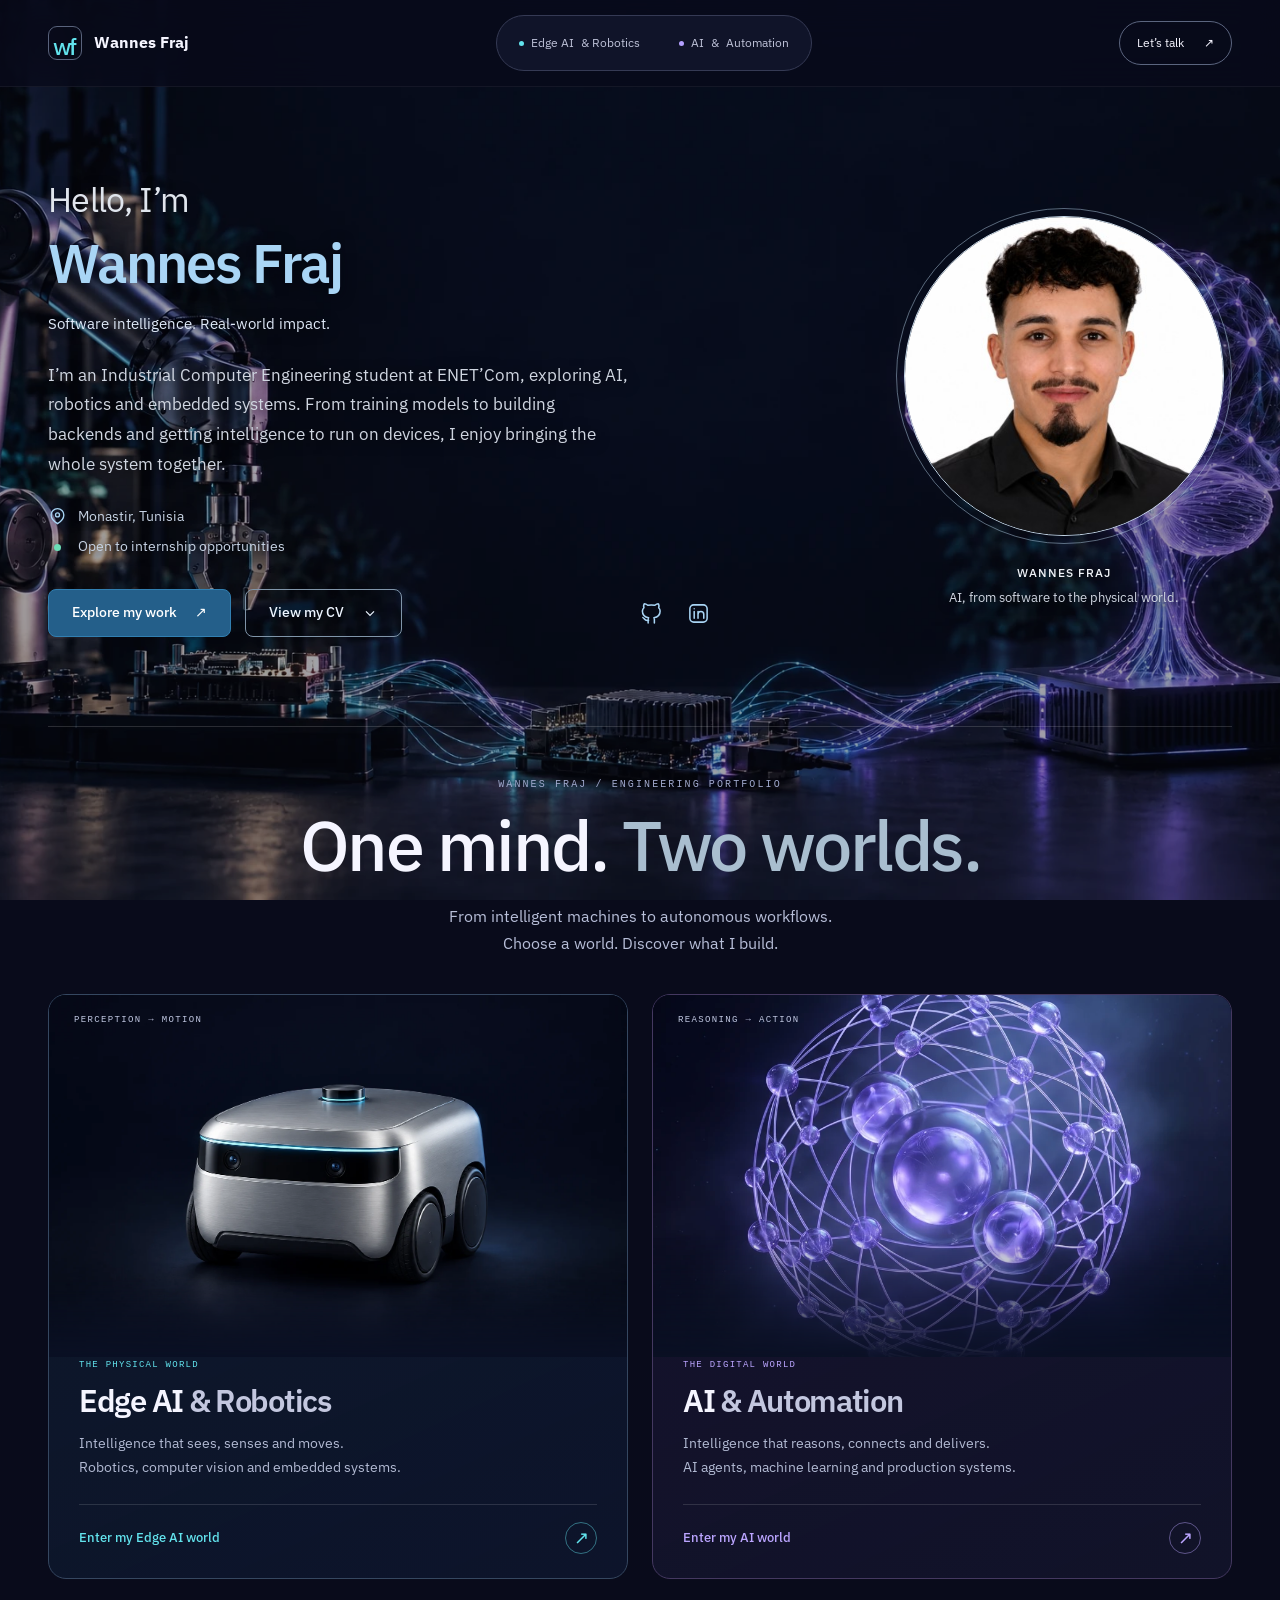
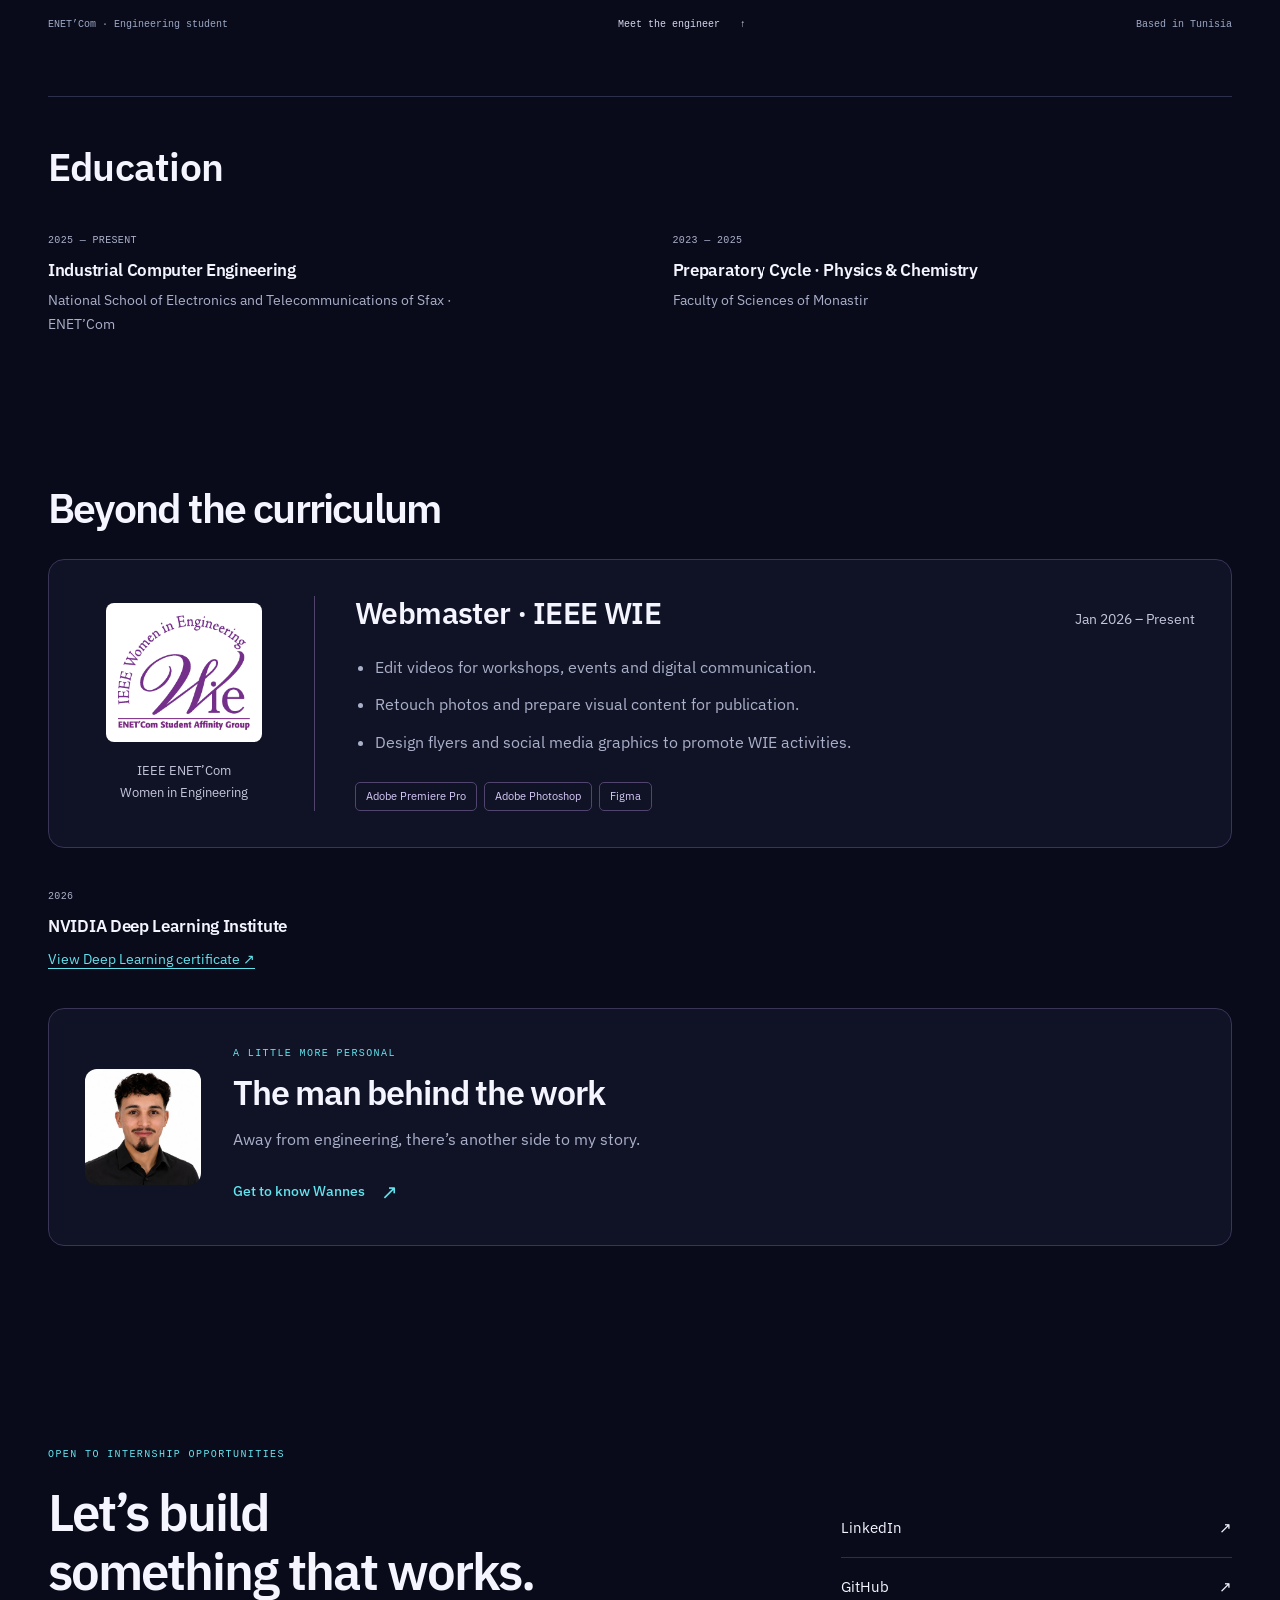
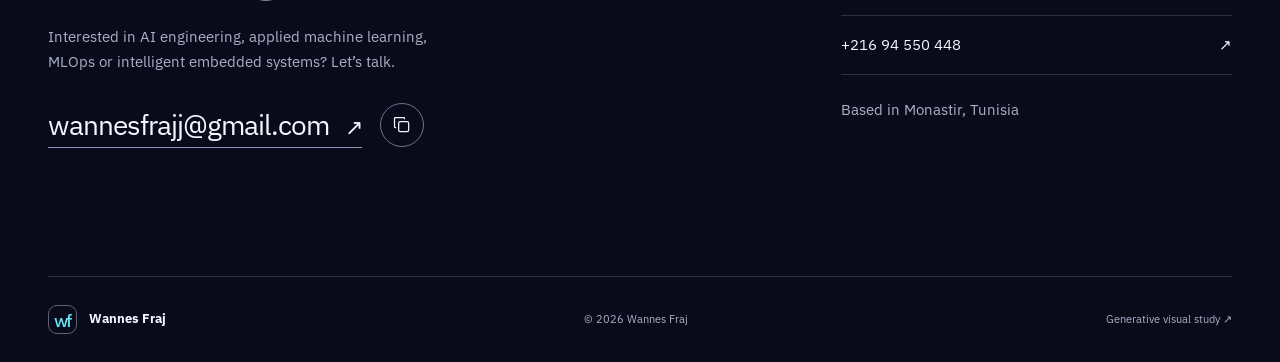
==== commit 60101c20: "Refine homepage typography and background, remove title pause control" ====
--- a/index.html
+++ b/index.html
@@ -30,12 +30,7 @@
     <meta name="twitter:image" content="https://wannes243.github.io/1788490773755.jpg" />
     <meta name="twitter:image:alt" content="Portrait de Wannes Fraj" />
     <link rel="icon" href="assets/favicon.svg" type="image/svg+xml" />
-    <link rel="preconnect" href="https://fonts.googleapis.com" />
-    <link rel="preconnect" href="https://fonts.gstatic.com" crossorigin />
-    <link
-      href="https://fonts.googleapis.com/css2?family=Outfit:wght@400;500;600&family=Syne:wght@400;500;600;700;800&display=swap"
-      rel="stylesheet"
-    />
+    <link rel="preload" href="assets/fonts/ibm-plex-sans-latin.woff2" as="font" type="font/woff2" crossorigin />
     <link rel="stylesheet" href="style.css" />
     <script src="script.js" defer></script>
     <script src="home-hero.js" defer></script>
@@ -70,24 +65,19 @@
     </header>
     <main id="main">
       <section class="intro-hero" id="about" aria-labelledby="about-title">
-        <canvas class="star-field" aria-hidden="true"></canvas>
         <div class="container intro-layout">
           <div class="intro-copy">
-            <p class="intro-welcome">Welcome to my portfolio</p>
             <h1 id="about-title">
               <span class="sr-only">Hello, I'm Wannes Fraj. AI Engineer &amp; Edge AI Engineer.</span>
-              <span aria-hidden="true">Hello, I’m</span>
+              <span class="intro-greeting" aria-hidden="true">Hello, I’m</span>
               <span class="intro-roles" aria-hidden="true">
-                <span class="intro-role is-current">Wannes Fraj<span class="intro-wave intro-hand">👋</span></span>
-                <span class="intro-role">AI Engineer<span class="intro-wave">.</span></span>
-                <span class="intro-role">Edge AI Engineer<span class="intro-wave">.</span></span>
+                <span class="intro-role is-current">Wannes Fraj</span>
+                <span class="intro-role">AI Engineer</span>
+                <span class="intro-role">Edge AI Engineer</span>
               </span>
             </h1>
             <div class="intro-specialty">
               <span>Software intelligence. Real-world impact.</span>
-              <button class="intro-motion" type="button" aria-label="Pause changing title" aria-pressed="false" hidden>
-                <svg viewBox="0 0 20 20" width="16" height="16" fill="currentColor" aria-hidden="true"><path class="motion-pause" d="M5 4h3v12H5zm7 0h3v12h-3z"/><path class="motion-play" d="m6 3 10 7-10 7z"/></svg>
-              </button>
             </div>
             <p class="intro-description">I’m an Industrial Computer Engineering student at ENET’Com, exploring AI, robotics and embedded systems. From training models to building backends and getting intelligence to run on devices, I enjoy bringing the whole system together.</p>
             <div class="intro-details">
--- a/style.css
+++ b/style.css
@@ -2491,64 +2491,71 @@
 .with-wallpaper .gateway-hero {
   background: transparent;
 }
-/* Personal introduction: reference-inspired blue night sky and portrait. */
+/* Transparent introduction over the original robotics and AI artwork. */
+@font-face {
+  font-family: "IBM Plex Sans";
+  src: url("assets/fonts/ibm-plex-sans-latin.woff2") format("woff2");
+  font-style: normal;
+  font-weight: 100 900;
+  font-display: swap;
+}
+.world-gateway {
+  --body: "IBM Plex Sans", "Segoe UI", Arial, sans-serif;
+  --display: "IBM Plex Sans", "Segoe UI", Arial, sans-serif;
+}
+.world-gateway .page-wallpaper::after { background: rgb(9 11 27 / 38%); }
+.world-gateway .site-header { background: #090b1bb8; }
+.world-gateway .gateway-intro #gateway-title { letter-spacing: -0.035em; font-weight: 500; }
+.world-gateway .gateway-intro #gateway-title span {
+  background: none;
+  color: #a9becf;
+  -webkit-text-fill-color: currentColor;
+}
 .intro-hero {
-  --hero-blue: #429cff;
-  --hero-muted: #b5c2d6;
+  --hero-blue: #a9d5f5;
+  --hero-muted: #d0d6e1;
   position: relative;
-  isolation: isolate;
-  background:
-    radial-gradient(ellipse at 92% 18%, #07305d 0%, transparent 49%),
-    radial-gradient(ellipse at 0% 0%, #0a2544 0%, transparent 42%),
-    #040a14;
-  border-bottom: 1px solid #213248;
-}
-.intro-hero .star-field {
-  position: absolute;
-  inset: 0;
-  width: 100%;
-  height: 100%;
-  z-index: -1;
-  pointer-events: none;
+  background: transparent;
 }
 .intro-layout {
   display: grid;
   grid-template-columns: minmax(0, 1.5fr) minmax(0, 1fr);
   align-items: center;
   gap: 64px;
-  min-height: 650px;
-  padding-block: 72px 80px;
-}
-.intro-copy { min-width: 0; }
-.intro-welcome {
-  color: #c2cee0;
-  font-size: 15px;
-  margin-bottom: 25px;
-}
+  min-height: 640px;
+  padding-block: 76px 72px;
+  border-bottom: 1px solid #ffffff26;
+}
+.intro-copy { min-width: 0; text-shadow: 0 2px 14px #030612cc; }
 .intro-copy h1 {
-  font-family: var(--body);
-  font-size: clamp(40px, 4.5vw, 65px);
+  font-family: var(--display);
+  font-size: clamp(40px, 4.3vw, 62px);
   font-weight: 600;
-  letter-spacing: -0.045em;
-  line-height: 1.13;
+  letter-spacing: -0.035em;
+  line-height: 1.16;
+}
+.intro-greeting {
+  display: block;
+  margin-bottom: 12px;
+  color: #e0e5ed;
+  font-size: 0.62em;
+  font-weight: 400;
+  letter-spacing: -0.02em;
 }
 .intro-roles {
   display: grid;
-  margin-top: 7px;
   color: var(--hero-blue);
-  font-size: clamp(32px, 3.6vw, 52px);
-  letter-spacing: -0.035em;
+  font-size: inherit;
+  letter-spacing: inherit;
 }
 .intro-role {
   grid-area: 1 / 1;
   opacity: 0;
   transform: translateY(10px);
   transition: opacity 260ms ease, transform 260ms ease;
-  white-space: nowrap;
+  overflow-wrap: normal;
 }
 .intro-role.is-current { opacity: 1; transform: translateY(0); }
-.intro-wave { margin-left: 9px; color: #9fcdff; }
-.intro-hand { display: inline-block; font-size: 0.72em; vertical-align: 0.08em; }
 .intro-specialty {
   display: flex;
   align-items: center;
@@ -2557,23 +2564,9 @@
   color: #dfe9f8;
   font-size: 15px;
 }
-.intro-motion {
-  display: grid;
-  place-items: center;
-  flex: 0 0 44px;
-  height: 44px;
-  margin-block: -6px;
-  border: 0;
-  border-radius: 50%;
-  background: transparent;
-  color: #92aac9;
-}
-.intro-motion:hover { background: #ffffff0d; color: #fff; }
-.motion-play, .intro-motion[aria-pressed="true"] .motion-pause { display: none; }
-.intro-motion[aria-pressed="true"] .motion-play { display: block; }
 .intro-description {
-  max-width: 565px;
-  margin-top: 18px;
+  max-width: 58ch;
+  margin-top: 24px;
   color: var(--hero-muted);
   font-size: 17px;
   line-height: 1.75;
@@ -2593,7 +2586,6 @@
   margin-inline: 6px;
   border-radius: 50%;
   background: #6bdeb6;
-  box-shadow: 0 0 12px #6bdeb630;
 }
 .intro-actions { display: flex; align-items: center; gap: 14px; margin-top: 30px; }
 .intro-cta {
@@ -2603,10 +2595,12 @@
   gap: 18px;
   min-height: 48px;
   padding: 10px 23px;
-  border: 1px solid #4387c6;
-  border-radius: 999px;
+  border: 1px solid #8095a9;
+  border-radius: 8px;
   color: #edf5ff;
   font-size: 14px;
+  font-weight: 500;
+  text-shadow: none;
   white-space: nowrap;
   transition: background 180ms, border-color 180ms, box-shadow 180ms;
   list-style: none;
@@ -2614,12 +2608,11 @@
 .intro-cta::-webkit-details-marker { display: none; }
 .intro-cta-primary {
   color: #fff;
-  border-color: #2878c9;
-  background: #1766b5;
-  box-shadow: 0 4px 24px #007cff20, inset 0 1px 0 #ffffff1c;
+  border-color: #317fb1;
+  background: #245f8a;
 }
 .intro-cta:hover { border-color: #81bdff; background: #14375a; }
-.intro-cta-primary:hover { background: #2179cf; box-shadow: 0 4px 28px #007cff38; }
+.intro-cta-primary:hover { background: #3077a7; }
 .intro-cv { position: relative; }
 .intro-cv[open] summary svg { transform: rotate(180deg); }
 .intro-cv-menu {
@@ -2640,22 +2633,21 @@
 .intro-socials { display: flex; gap: 3px; margin-left: auto; }
 .intro-socials a { display: grid; place-items: center; width: 44px; height: 44px; color: var(--hero-blue); border-radius: 50%; }
 .intro-socials a:hover { background: #429cff14; color: #9fcdff; }
-.intro-portrait { width: 100%; max-width: 408px; justify-self: end; text-align: center; }
+.intro-portrait { width: 100%; max-width: 336px; justify-self: end; text-align: center; }
 .intro-portrait-ring {
-  padding: 5px;
-  border: 1px solid #429cff55;
+  padding: 7px;
+  border: 1px solid #adc7dd80;
   border-radius: 50%;
-  box-shadow: 0 0 44px #087cff26;
 }
 .intro-portrait img {
   width: 100%;
   aspect-ratio: 1;
   object-fit: cover;
-  border: 3px solid #3897ff;
+  border: 1px solid #c7d9e8;
   border-radius: 50%;
 }
-.intro-portrait figcaption { margin-top: 24px; color: #a9bbd3; font-size: 13px; }
-.intro-portrait figcaption span { display: block; margin-bottom: 4px; font: 500 10px/1.8 var(--mono); letter-spacing: 0.2em; color: #75b7ff; }
+.intro-portrait figcaption { margin-top: 20px; color: #d0d6e1; font-size: 13px; text-shadow: 0 2px 12px #030612; }
+.intro-portrait figcaption span { display: block; margin-bottom: 5px; font: 500 12px/1.5 var(--body); letter-spacing: 0.08em; color: #f0f3f8; }
 @media (max-width: 1100px) {
   .intro-layout { gap: 36px; grid-template-columns: minmax(0, 1.65fr) minmax(0, 1fr); }
   .intro-actions { flex-wrap: wrap; }
@@ -2663,8 +2655,7 @@
 }
 @media (max-width: 760px) {
   .intro-layout { grid-template-columns: minmax(0, 1fr); gap: 36px; padding-block: 38px 44px; }
-  .intro-copy h1 { font-size: clamp(42px, 7.5vw, 60px); }
-  .intro-roles { font-size: clamp(32px, 5.9vw, 48px); }
+  .intro-copy h1 { font-size: clamp(36px, 6.7vw, 52px); }
   .intro-description { max-width: 580px; font-size: 16px; }
   .intro-portrait { justify-self: center; max-width: 265px; }
   .intro-portrait figcaption { margin-top: 16px; }
@@ -2672,10 +2663,9 @@
   .intro-socials { margin-left: auto; }
 }
 @media (max-width: 420px) {
-  .intro-welcome { font-size: 14px; margin-bottom: 20px; }
-  .intro-roles { font-size: clamp(29px, 8.2vw, 34px); }
+  .intro-copy h1 { font-size: clamp(31px, 8.7vw, 36px); }
   .intro-specialty { font-size: 13px; gap: 0; }
-  .intro-description { font-size: 15px; }
+  .intro-description { font-size: 16px; }
   .intro-cta { gap: 10px; padding-inline: 13px; font-size: 13px; }
   .intro-socials { margin-left: 0; }
   .intro-cv-menu { left: auto; right: 0; width: 260px; }
@@ -3029,7 +3019,9 @@
     transform: scale(1.2);
   }
   .world-gateway .page-wallpaper img {
-    object-position: center 35%;
+    object-fit: cover;
+    object-position: 65% center;
+    transform: none;
   }
 }
 @media (prefers-reduced-motion: reduce) {
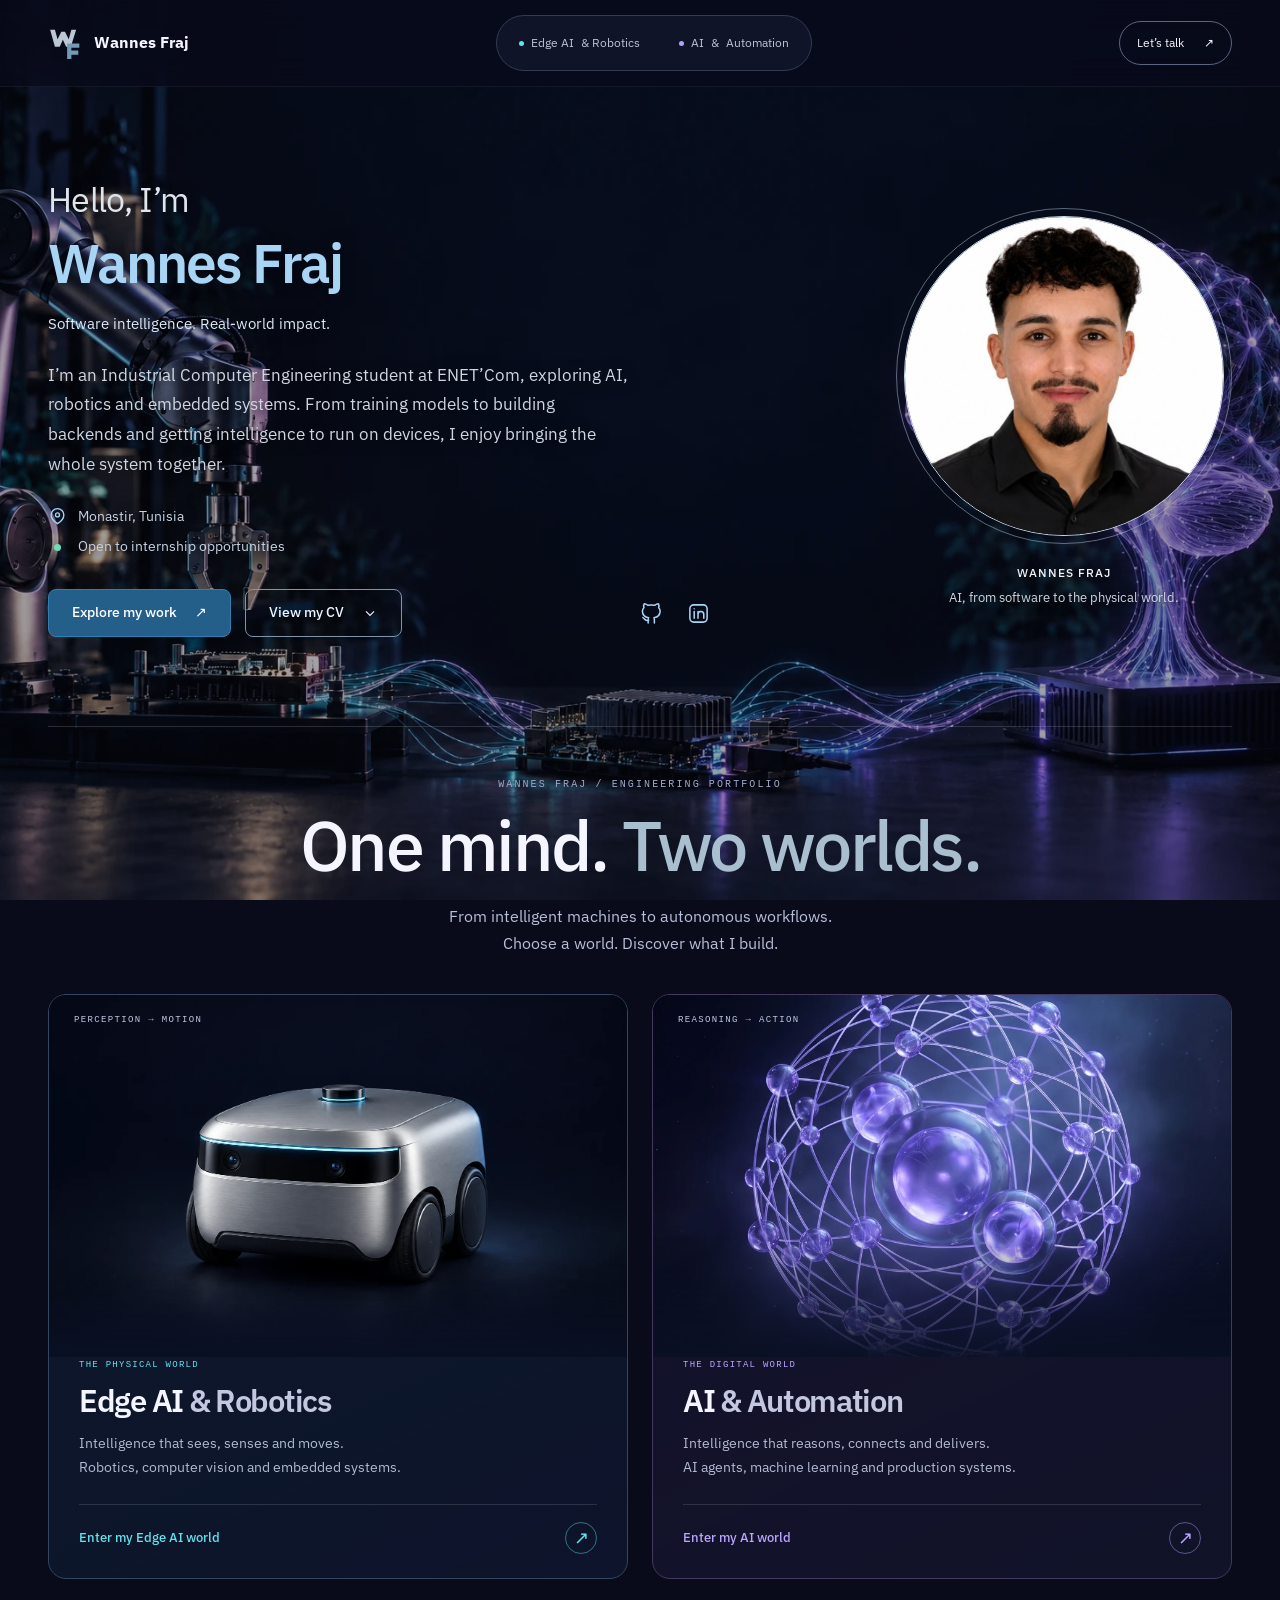
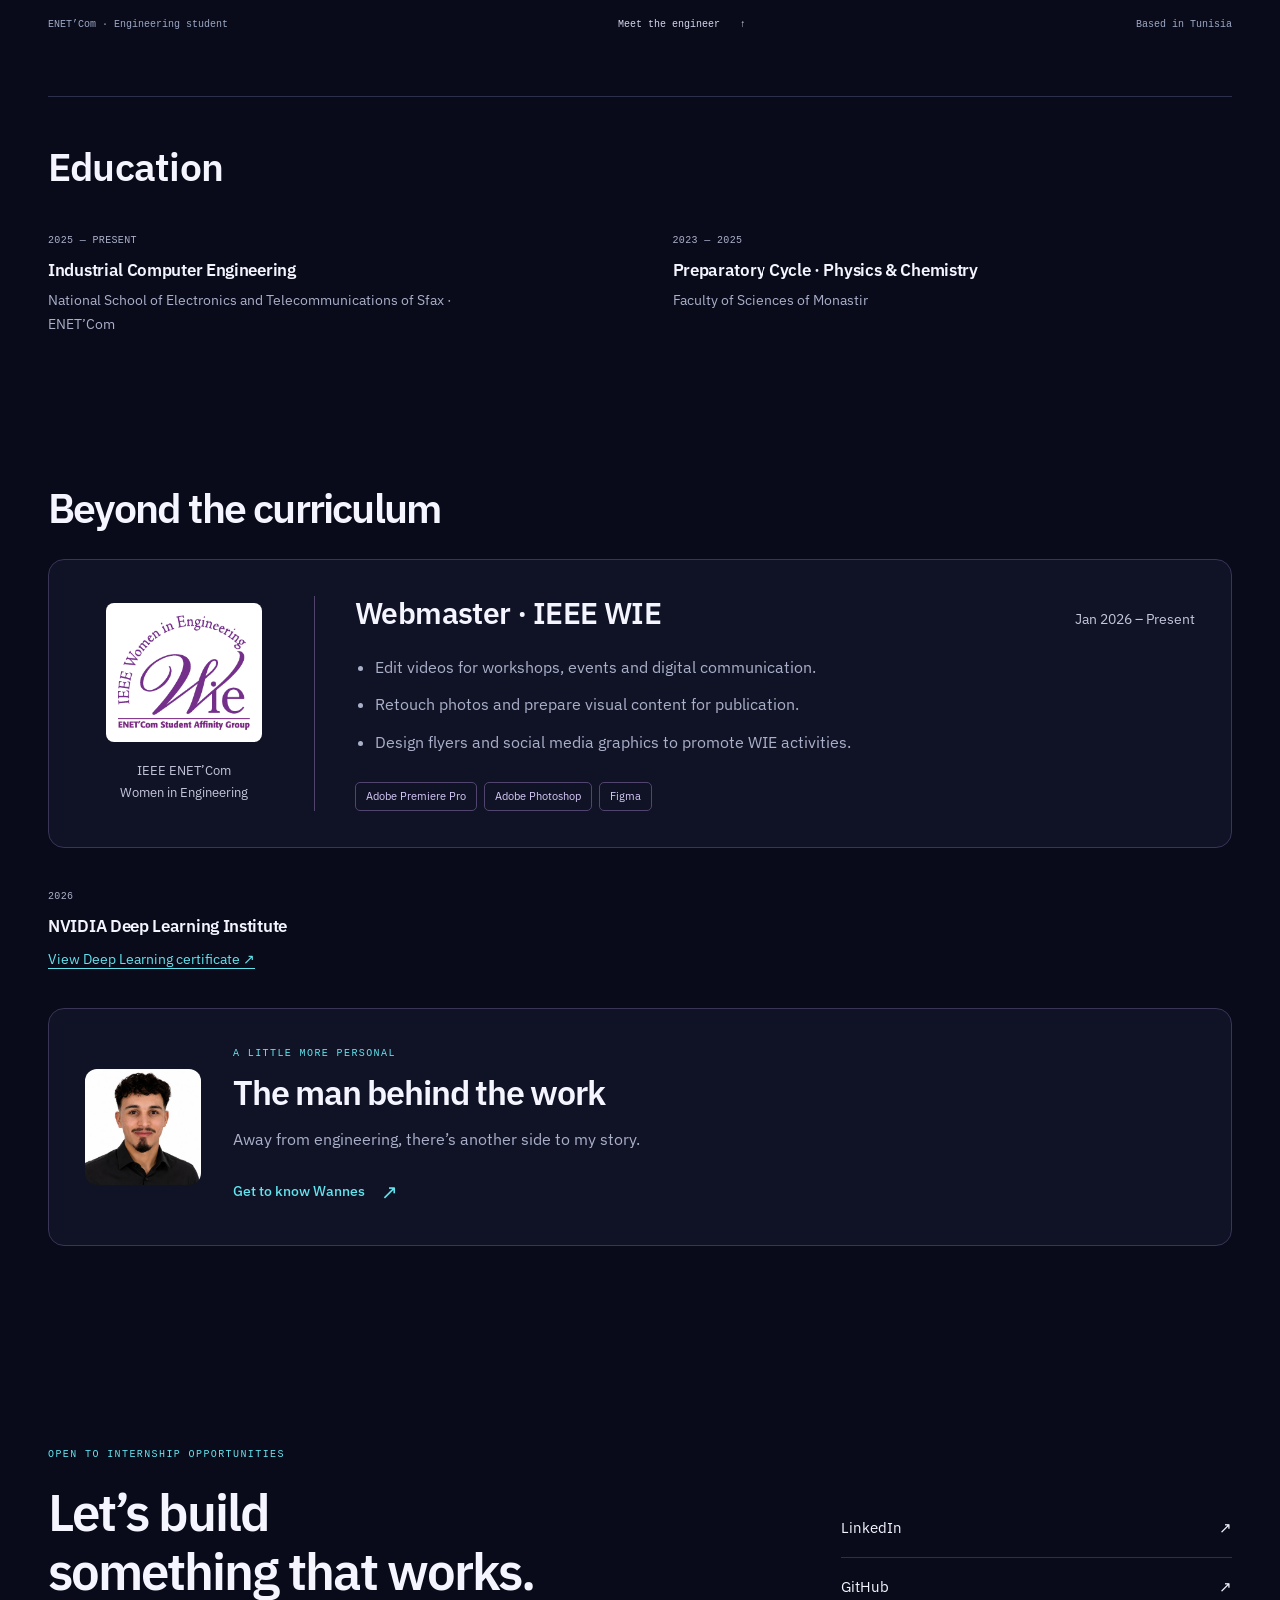
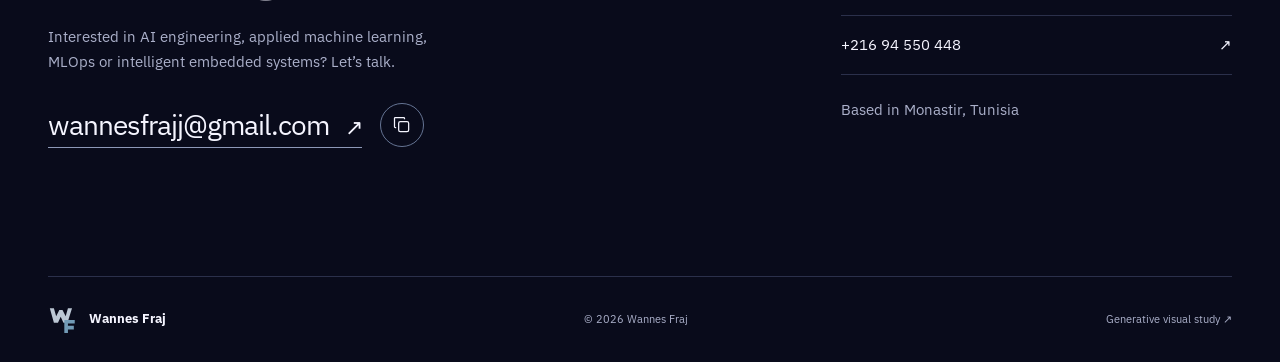
==== commit 7a056a60: "Update shared WF monogram and favicon with offset lettering" ====
--- a/index.html
+++ b/index.html
@@ -29,7 +29,7 @@
     />
     <meta name="twitter:image" content="https://wannes243.github.io/1788490773755.jpg" />
     <meta name="twitter:image:alt" content="Portrait de Wannes Fraj" />
-    <link rel="icon" href="assets/favicon.svg" type="image/svg+xml" />
+    <link rel="icon" href="assets/favicon.svg?v=wf2" type="image/svg+xml" />
     <link rel="preload" href="assets/fonts/ibm-plex-sans-latin.woff2" as="font" type="font/woff2" crossorigin />
     <link rel="stylesheet" href="style.css" />
     <script src="script.js" defer></script>
@@ -46,8 +46,7 @@
           class="wordmark"
           href="index.html"
           aria-label="Wannes Fraj — choose a world"
-          ><span class="monogram" aria-hidden="true">wf</span
-          ><span>Wannes Fraj</span></a
+          ><img class="monogram" src="assets/favicon.svg" alt="" width="34" height="34" aria-hidden="true" /><span>Wannes Fraj</span></a
         >
         <div class="world-tabs" role="group" aria-label="Portfolio worlds">
           <a href="edge-ai.html"
@@ -284,8 +283,7 @@
     </main>
     <footer class="container footer">
       <a class="wordmark" href="index.html"
-        ><span class="monogram" aria-hidden="true">wf</span
-        ><span>Wannes Fraj</span></a
+        ><img class="monogram" src="assets/favicon.svg" alt="" width="34" height="34" aria-hidden="true" /><span>Wannes Fraj</span></a
       >
       <p>© <span id="year">2026</span> Wannes Fraj</p>
       <a href="art/thermal-study.html"
--- a/style.css
+++ b/style.css
@@ -169,18 +169,11 @@
   white-space: nowrap;
 }
 .monogram {
-  display: grid;
-  place-items: center;
+  display: block;
+  flex-shrink: 0;
   width: 34px;
   height: 34px;
-  color: var(--accent);
-  border: 1px solid #59637c;
-  border-radius: 9px;
-  font-family: var(--body);
-  font-size: 23px;
-  font-weight: 500;
-  letter-spacing: -2px;
-  padding-right: 2px;
+  object-fit: contain;
 }
 .world-tabs {
   display: flex;
@@ -1335,7 +1328,6 @@
 .footer .monogram {
   width: 29px;
   height: 29px;
-  font-size: 18px;
 }
 .footer p,
 .footer > a:last-child {
@@ -1788,7 +1780,6 @@
   .monogram {
     width: 30px;
     height: 30px;
-    font-size: 21px;
   }
   .nav-contact {
     grid-column: 2;
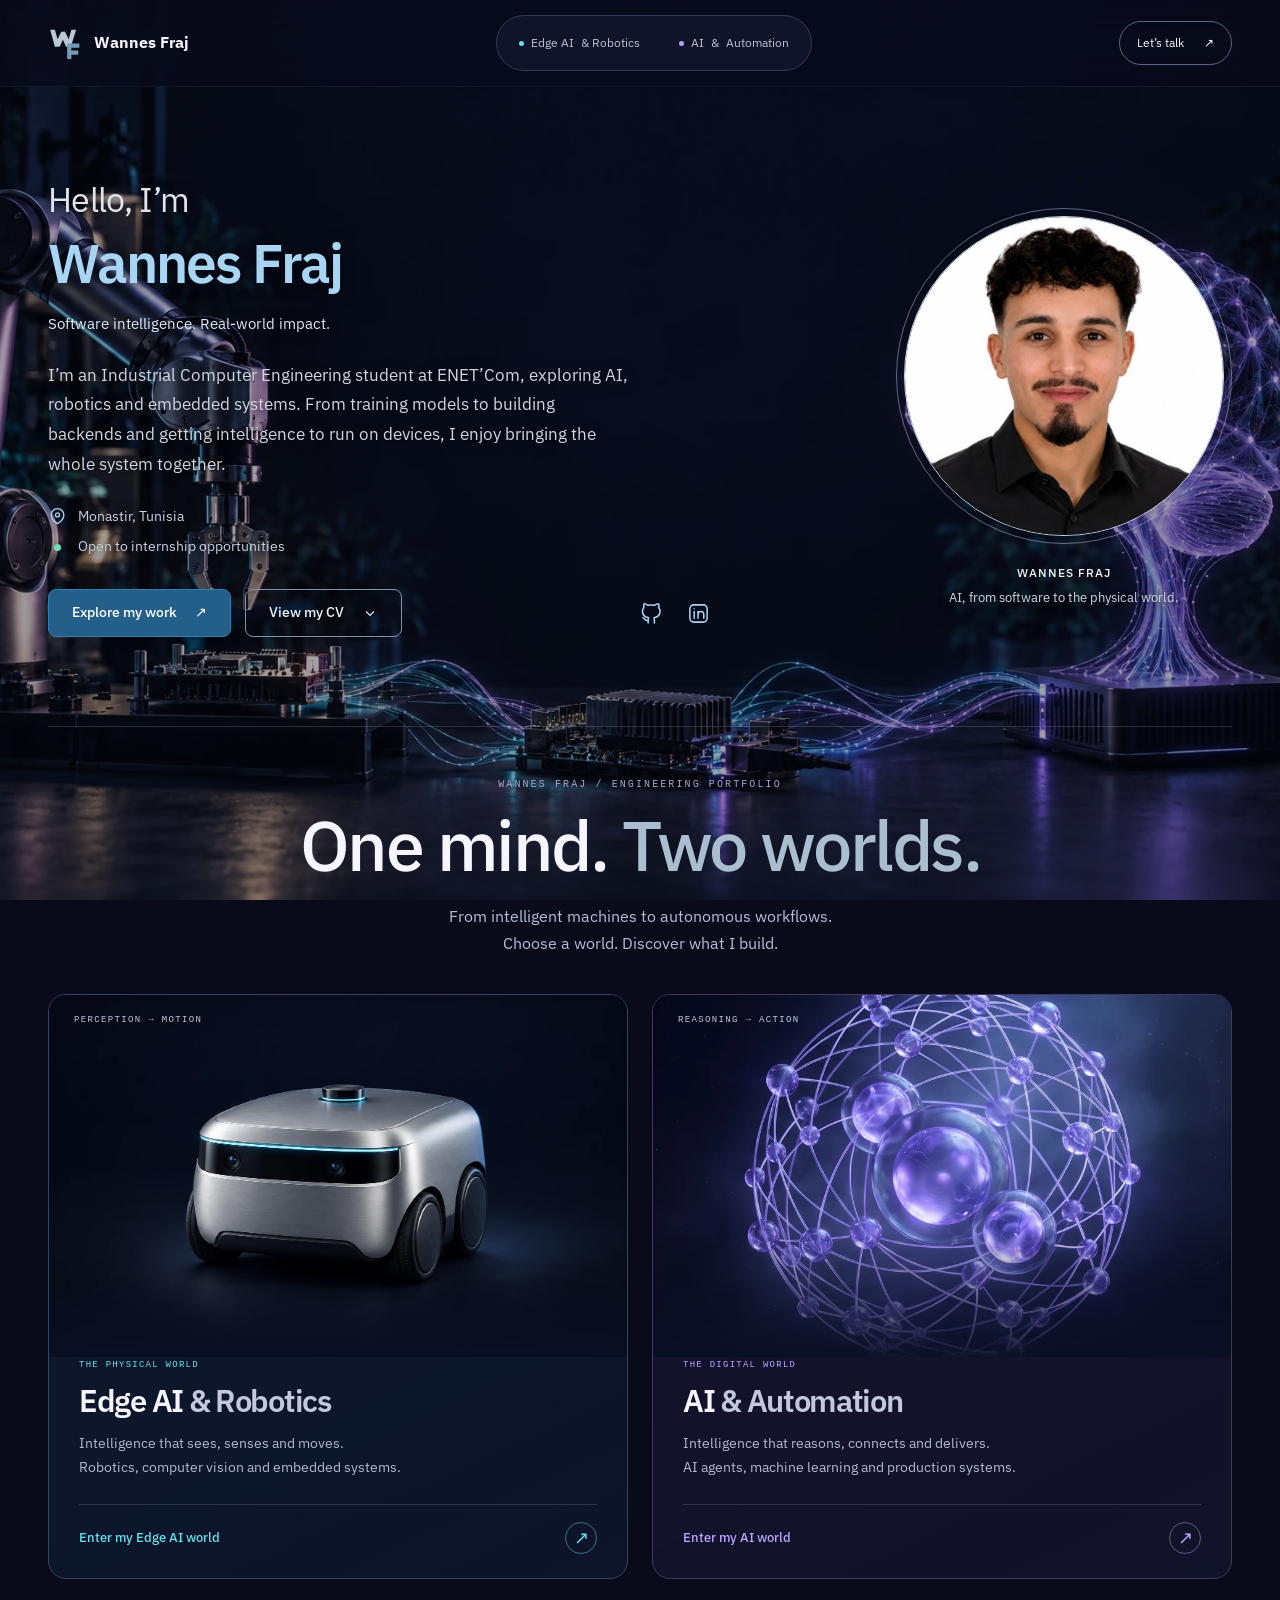
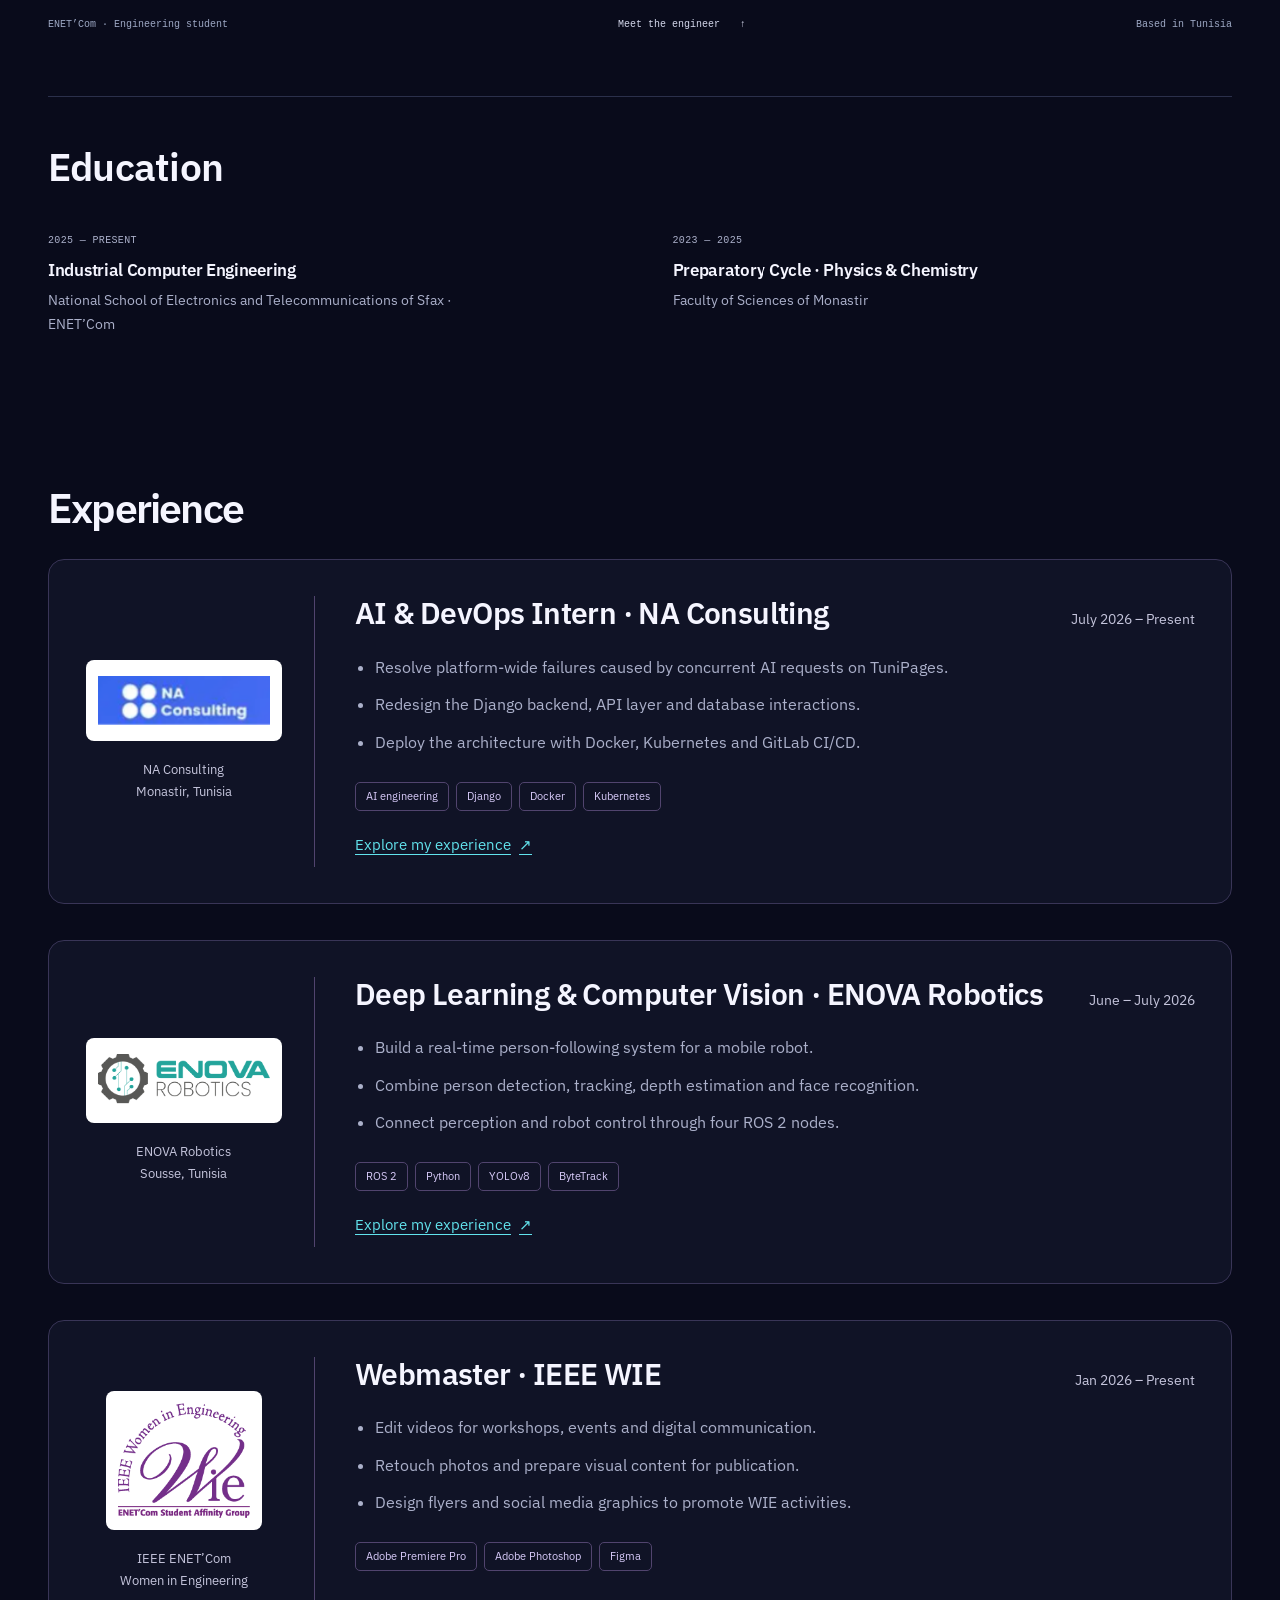
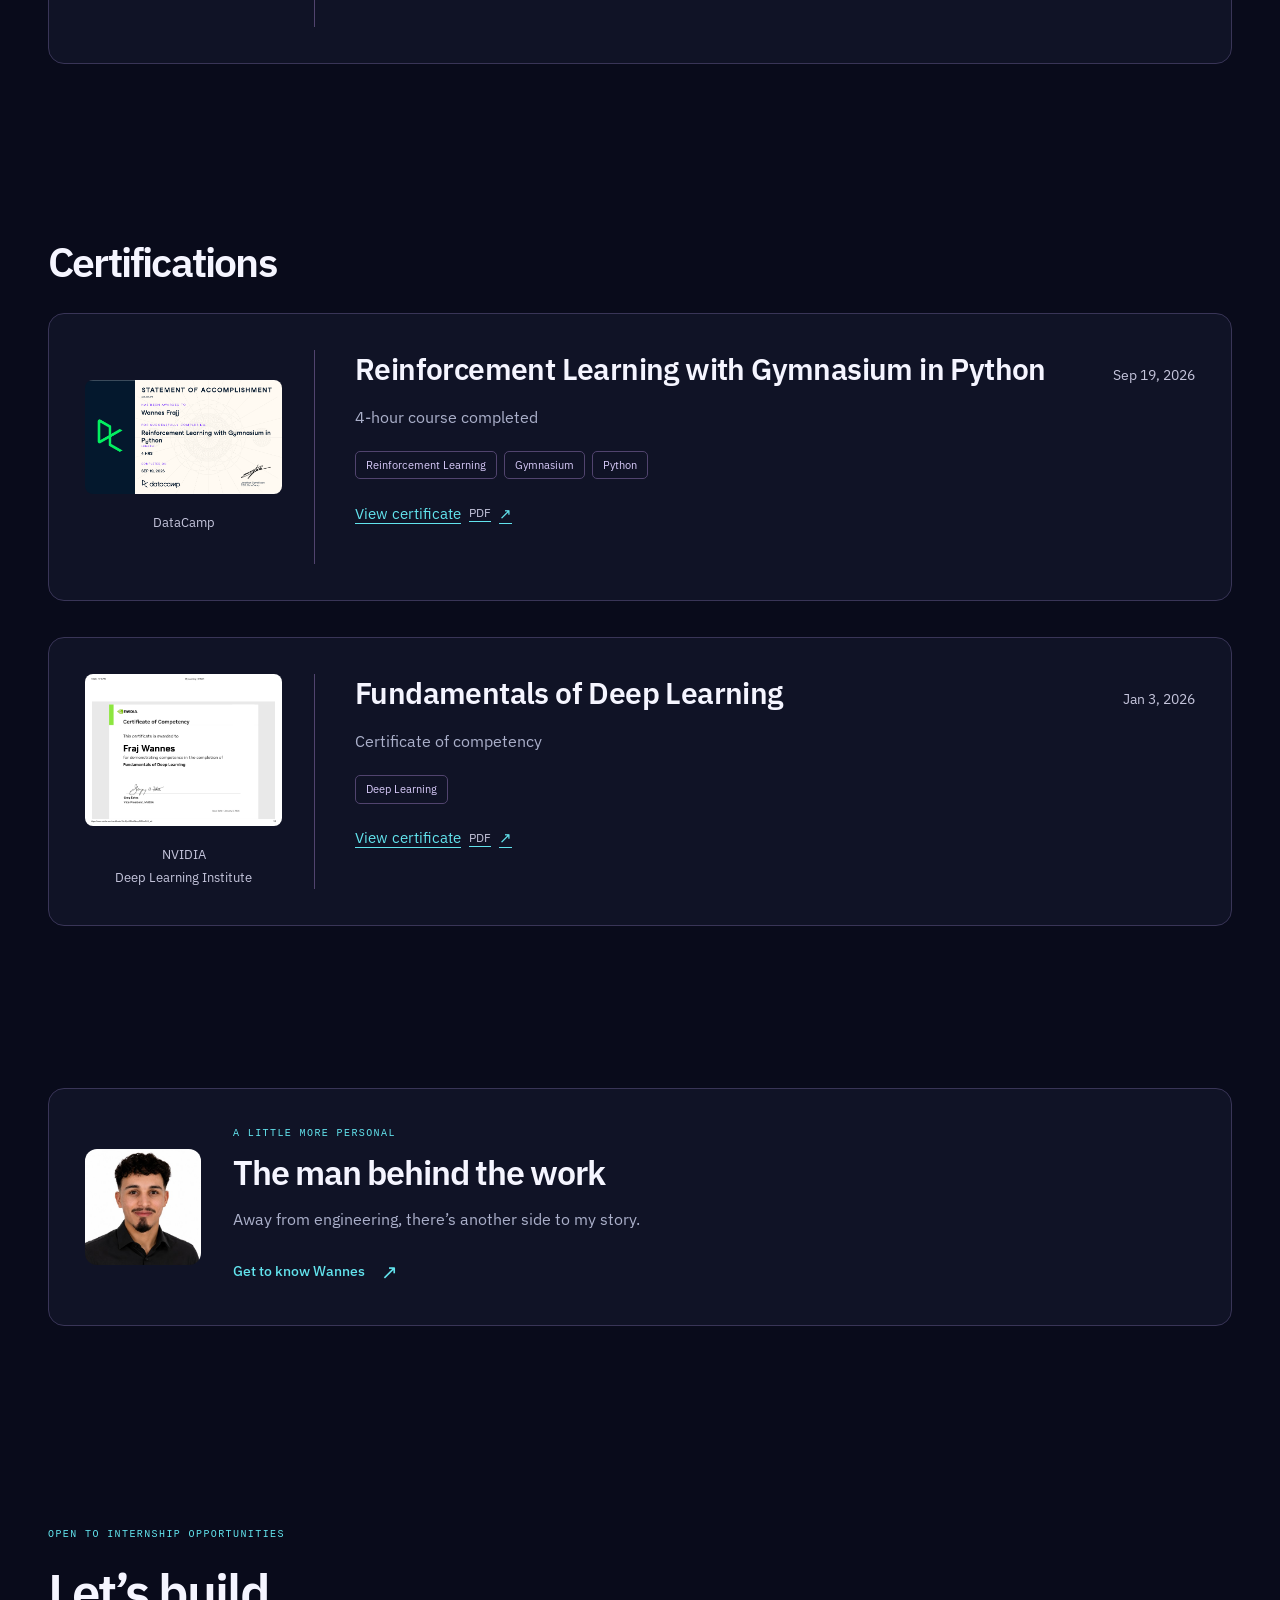
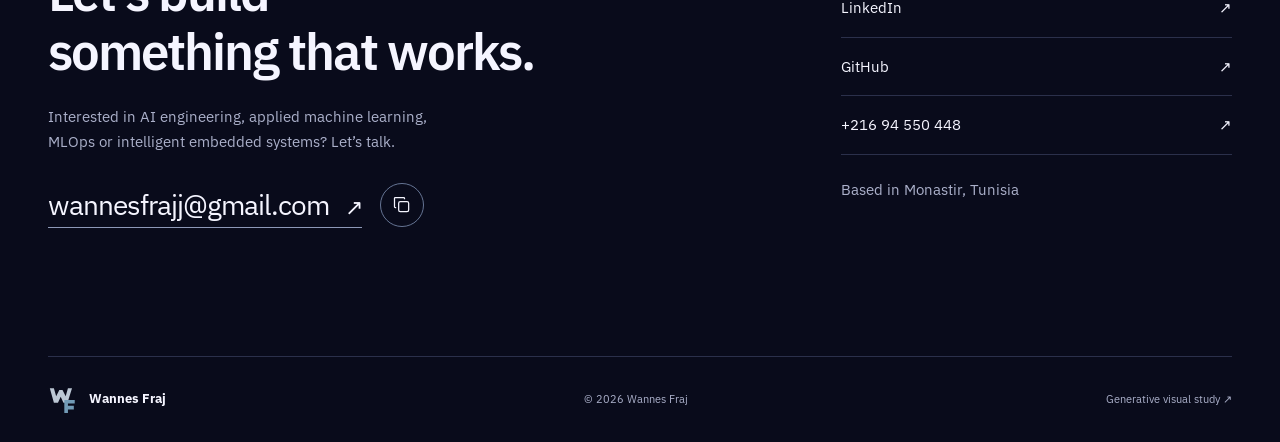
==== commit ea68509a: "Add experience and certification cards that stack on scroll" ====
--- a/index.html
+++ b/index.html
@@ -34,6 +34,7 @@
     <link rel="stylesheet" href="style.css" />
     <script src="script.js" defer></script>
     <script src="home-hero.js" defer></script>
+    <script src="profile-stack.js" defer></script>
   </head>
   <body class="world-gateway with-wallpaper">
     <div class="page-wallpaper" aria-hidden="true">
@@ -178,7 +179,53 @@
           </div>
         </section>
       <section class="section container profile-extras" aria-labelledby="extras-title" id="beyond">
-        <h2 id="extras-title">Beyond the curriculum</h2>
+        <div class="profile-stack" aria-labelledby="extras-title" role="region">
+        <div class="stack-heading">
+          <h2 id="extras-title">Experience</h2>
+        </div>
+        <div class="card-stack" id="experience-track">
+        <article class="wie-experience" aria-labelledby="na-role-title">
+          <div class="wie-identity">
+            <img class="company-logo" src="assets/automation/na-consulting-logo.png" alt="NA Consulting" width="147" height="42" loading="lazy" />
+            <p>NA Consulting<br />Monastir, Tunisia</p>
+          </div>
+          <div class="wie-content">
+            <header class="wie-heading">
+              <h3 id="na-role-title">AI &amp; DevOps Intern · NA Consulting</h3>
+              <p>July 2026 – Present</p>
+            </header>
+            <ul class="wie-responsibilities">
+              <li>Resolve platform-wide failures caused by concurrent AI requests on TuniPages.</li>
+              <li>Redesign the Django backend, API layer and database interactions.</li>
+              <li>Deploy the architecture with Docker, Kubernetes and GitLab CI/CD.</li>
+            </ul>
+            <div class="tags wie-tools" aria-label="Technologies">
+              <span>AI engineering</span><span>Django</span><span>Docker</span><span>Kubernetes</span>
+            </div>
+            <a class="inline-link experience-link" href="ai-automation.html#experience">Explore my experience <span aria-hidden="true">↗</span></a>
+          </div>
+        </article>
+        <article class="wie-experience" aria-labelledby="enova-role-title">
+          <div class="wie-identity">
+            <img class="company-logo" src="assets/robotics/enova-logo.png" alt="ENOVA Robotics" width="2015" height="631" loading="lazy" />
+            <p>ENOVA Robotics<br />Sousse, Tunisia</p>
+          </div>
+          <div class="wie-content">
+            <header class="wie-heading">
+              <h3 id="enova-role-title">Deep Learning &amp; Computer Vision · ENOVA Robotics</h3>
+              <p>June – July 2026</p>
+            </header>
+            <ul class="wie-responsibilities">
+              <li>Build a real-time person-following system for a mobile robot.</li>
+              <li>Combine person detection, tracking, depth estimation and face recognition.</li>
+              <li>Connect perception and robot control through four ROS 2 nodes.</li>
+            </ul>
+            <div class="tags wie-tools" aria-label="Technologies">
+              <span>ROS 2</span><span>Python</span><span>YOLOv8</span><span>ByteTrack</span>
+            </div>
+            <a class="inline-link experience-link" href="project-enova-person-following.html">Explore my experience <span aria-hidden="true">↗</span></a>
+          </div>
+        </article>
         <article class="wie-experience" aria-labelledby="wie-role-title">
           <div class="wie-identity">
             <img src="assets/wie-enetcom-logo.png" alt="IEEE Women in Engineering ENET’Com" width="211" height="183" loading="lazy" />
@@ -199,11 +246,49 @@
             </div>
           </div>
         </article>
-          <div class="background-item beyond-certificate">
-            <span class="mono">2026</span>
-            <h3>NVIDIA Deep Learning Institute</h3>
-            <a class="inline-link" href="https://learn.nvidia.com/certificates?id=EyxXZlxsQkmyEMXxsQ-U_" rel="noopener noreferrer" target="_blank">View Deep Learning certificate <span aria-hidden="true">↗</span></a>
-          </div>
+        </div>
+        </div>
+        <section class="certifications profile-stack" aria-labelledby="certifications-title" id="certifications">
+          <div class="stack-heading">
+          <h2 id="certifications-title">Certifications</h2>
+          </div>
+          <div class="card-stack" id="certification-track">
+          <article class="certificate-card" aria-labelledby="reinforcement-learning-title">
+            <div class="certificate-identity">
+              <img src="assets/certifications/reinforcement-learning.png" alt="Preview of the DataCamp Reinforcement Learning certificate" width="765" height="442" loading="lazy" />
+              <p>DataCamp</p>
+            </div>
+            <div class="certificate-content">
+              <header class="certificate-heading">
+                <h3 id="reinforcement-learning-title">Reinforcement Learning with Gymnasium in Python</h3>
+                <time datetime="2026-09-19">Sep 19, 2026</time>
+              </header>
+              <p class="certificate-detail">4-hour course completed</p>
+              <div class="tags certificate-topics" aria-label="Course topics">
+                <span>Reinforcement Learning</span><span>Gymnasium</span><span>Python</span>
+              </div>
+              <a class="inline-link certificate-link" aria-label="View Reinforcement Learning certificate (PDF, opens in a new tab)" href="assets/certifications/reinforcement-learning.pdf" rel="noopener noreferrer" target="_blank">View certificate <span class="certificate-format">PDF</span><span aria-hidden="true">↗</span></a>
+            </div>
+          </article>
+          <article class="certificate-card" aria-labelledby="deep-learning-title">
+            <div class="certificate-identity">
+              <img src="assets/certifications/deep-learning.png" alt="Preview of the NVIDIA Deep Learning certificate" width="674" height="521" loading="lazy" />
+              <p>NVIDIA<br />Deep Learning Institute</p>
+            </div>
+            <div class="certificate-content">
+              <header class="certificate-heading">
+                <h3 id="deep-learning-title">Fundamentals of Deep Learning</h3>
+                <time datetime="2026-01-03">Jan 3, 2026</time>
+              </header>
+              <p class="certificate-detail">Certificate of competency</p>
+              <div class="tags certificate-topics" aria-label="Course topics">
+                <span>Deep Learning</span>
+              </div>
+              <a class="inline-link certificate-link" aria-label="View Deep Learning certificate (PDF, opens in a new tab)" href="assets/certifications/deep-learning.pdf" rel="noopener noreferrer" target="_blank">View certificate <span class="certificate-format">PDF</span><span aria-hidden="true">↗</span></a>
+            </div>
+          </article>
+          </div>
+        </section>
         <a class="personal-entry" href="who-is-wannes.html" aria-labelledby="personal-entry-title" aria-describedby="personal-entry-description">
           <img class="personal-entry-portrait" src="1788490773755.jpg" alt="" width="400" height="400" loading="lazy" />
           <div class="personal-entry-copy">
--- a/style.css
+++ b/style.css
@@ -2728,7 +2728,80 @@
 .wie-responsibilities li + li { margin-top: 10px; }
 .wie-tools { margin: 0; }
 .wie-tools > span { color: #d9ccfb; border-color: #51446e; }
-.profile-extras .beyond-certificate { margin-top: 32px; }
+.certifications { margin-top: 48px; }
+.stack-heading h2 { margin: 0; }
+.card-stack {
+  --stack-top: 112px;
+  display: grid;
+  grid-auto-rows: 1fr;
+  align-items: stretch;
+  position: relative;
+  isolation: isolate;
+  gap: 36px;
+  margin-top: 28px;
+  padding-bottom: clamp(64px, 14vh, 140px);
+}
+.card-stack > article {
+  position: relative;
+  min-width: 0;
+  margin-top: 0;
+  align-self: stretch;
+}
+.card-stack.is-measured > article { position: sticky; top: var(--stack-top); }
+.card-stack > article:nth-child(1) { z-index: 1; }
+.card-stack > article:nth-child(2) { z-index: 2; }
+.card-stack > article:nth-child(3) { z-index: 3; }
+.card-stack .wie-heading h3 { flex: 1 1 420px; }
+.card-stack .wie-heading p { white-space: nowrap; }
+.card-stack .wie-content { min-width: 0; }
+.wie-identity .company-logo { width: 196px; padding: 16px 12px; }
+.experience-link { display: inline-flex; align-items: center; gap: 8px; min-height: 44px; margin-top: 12px; font-size: 15px; }
+@media (max-width: 760px) {
+  .card-stack { gap: 28px; }
+  .card-stack > article { grid-template-rows: auto 1fr; }
+  .wie-identity .company-logo { width: 120px; flex-shrink: 0; }
+}
+@media (prefers-reduced-motion: reduce) {
+  .card-stack.is-measured > article { position: relative; top: auto; }
+  .card-stack { padding-bottom: 0; }
+}
+.certificate-card {
+  display: grid;
+  grid-template-columns: 230px minmax(0, 1fr);
+  gap: 40px;
+  margin-top: 24px;
+  padding: 36px;
+  border: 1px solid #393557;
+  border-radius: 16px;
+  background: #101326;
+}
+.certificate-identity {
+  display: flex;
+  flex-direction: column;
+  align-items: center;
+  justify-content: center;
+  gap: 18px;
+  padding-right: 32px;
+  border-right: 1px solid #51446e;
+  text-align: center;
+}
+.certificate-identity img { display: block; width: 100%; height: auto; border-radius: 8px; }
+.certificate-identity p { color: #c5c5dc; font-size: 13px; }
+.certificate-content { min-width: 0; }
+.certificate-heading { display: flex; align-items: baseline; justify-content: space-between; gap: 12px 24px; flex-wrap: wrap; }
+.certificate-heading h3 { flex: 1 1 360px; font-size: clamp(23px, 2.5vw, 30px); letter-spacing: -0.02em; line-height: 1.25; }
+.certificate-heading time { color: #c5c5dc; font-size: 14px; white-space: nowrap; }
+.certificate-detail { margin-top: 16px; color: var(--slate); font-size: 16px; }
+.certificate-topics { margin: 20px 0 12px; }
+.certificate-topics > span { color: #d9ccfb; border-color: #51446e; }
+.certificate-link { display: inline-flex; align-items: center; flex-wrap: wrap; gap: 8px; min-height: 44px; padding-block: 8px; font-size: 15px; }
+.certificate-format { color: #c5c5dc; font-size: 12px; }
+@media (max-width: 760px) {
+  .certificate-card { grid-template-columns: minmax(0, 1fr); gap: 24px; padding: 24px; }
+  .certificate-identity { flex-direction: row; justify-content: flex-start; gap: 20px; padding: 0 0 24px; border-right: 0; border-bottom: 1px solid #51446e; text-align: left; }
+  .certificate-identity img { width: 120px; flex-shrink: 0; }
+  .certificate-heading { gap: 12px; }
+}
 
 /* A compact homepage invitation opens the dedicated personal story. */
 .personal-entry {
@@ -2882,10 +2955,9 @@
 .life-mma { grid-template-columns: minmax(0, 1.4fr) minmax(0, 0.8fr); }
 .life-mma .life-copy { grid-column: 2; grid-row: 1; }
 .life-mma .mma-gallery { grid-column: 1; grid-row: 1; }
-.mma-gallery { grid-template-columns: 1fr 1fr; }
-.mma-action, .mma-team { aspect-ratio: 3 / 4; }
-.mma-action img { object-position: 48% center; }
-.mma-team img { object-position: center; }
+.mma-gallery { grid-template-columns: minmax(0, 1fr); width: 100%; }
+.mma-team { aspect-ratio: 4 / 3; }
+.mma-team img { object-position: center 42%; }
 .life-photo[aria-haspopup="dialog"] { cursor: zoom-in; }
 
 /* Native dialog keeps full photographs in the story, with keyboard support. */
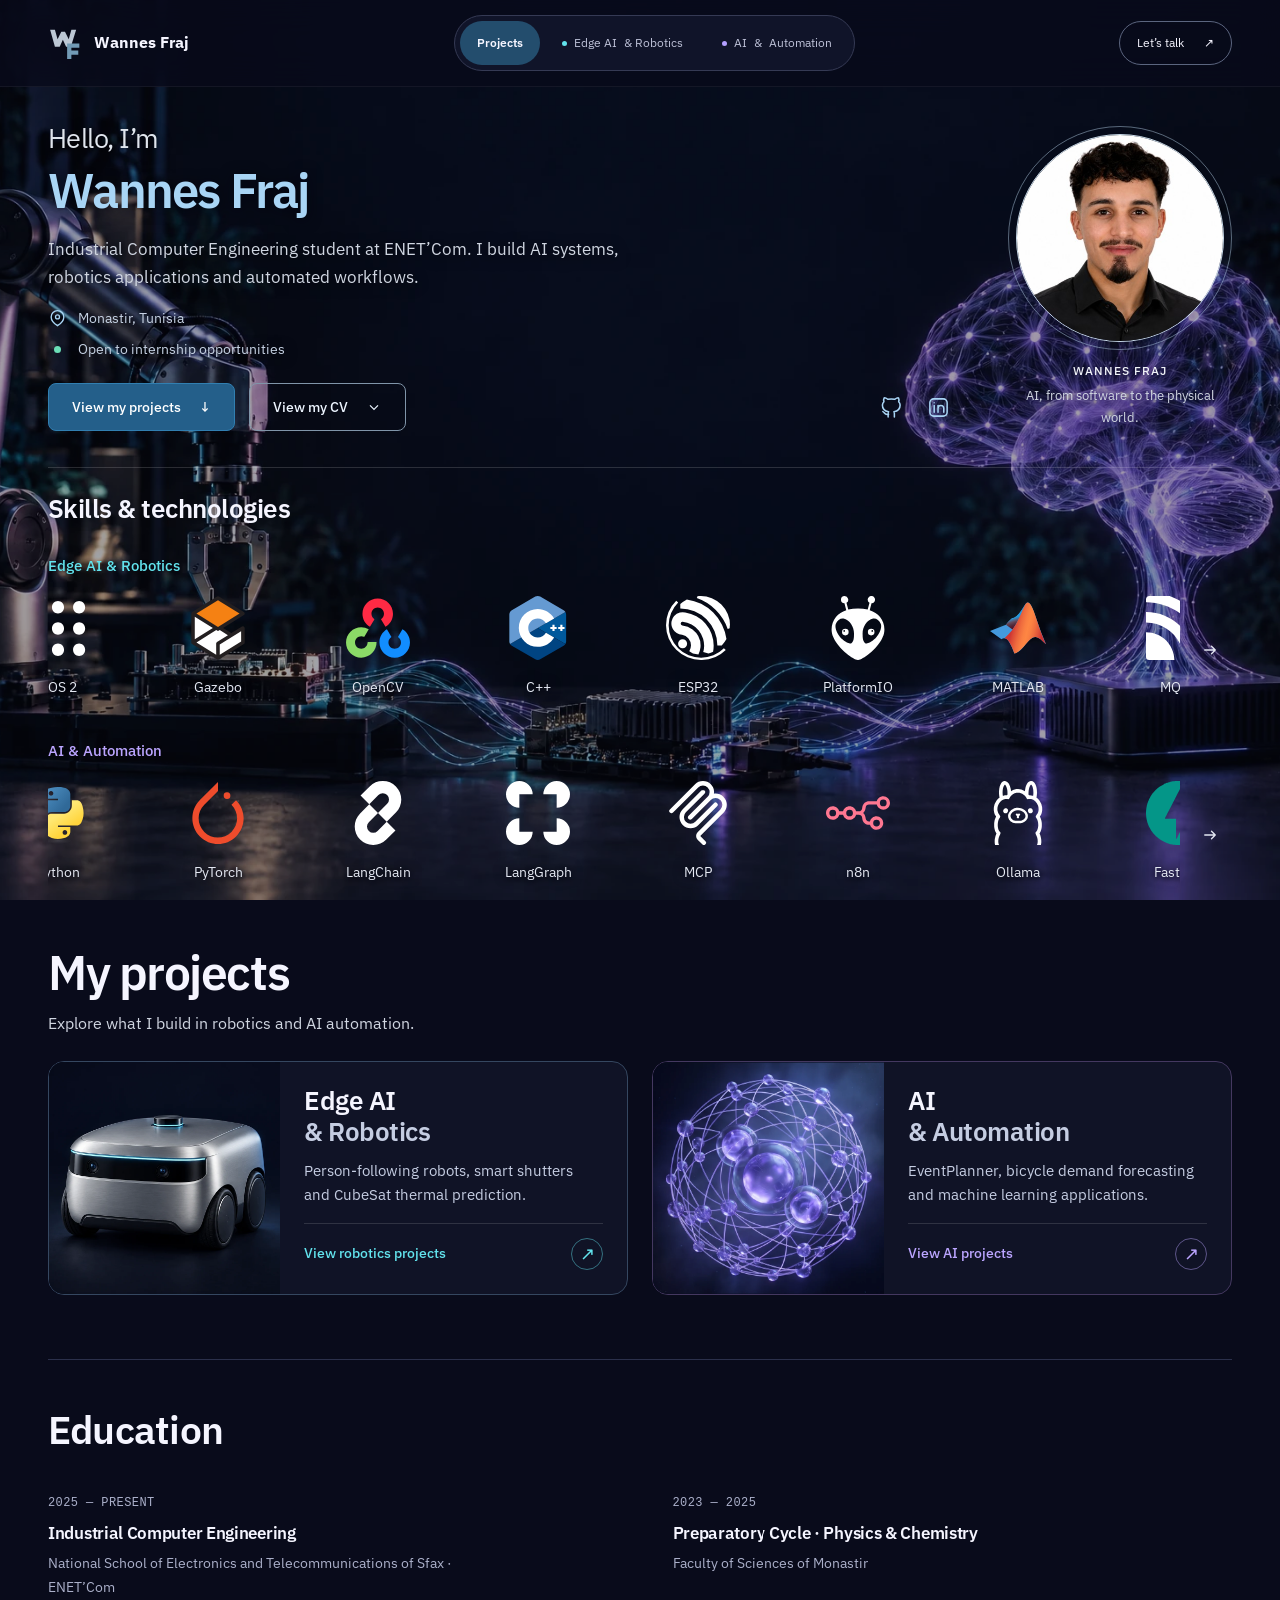
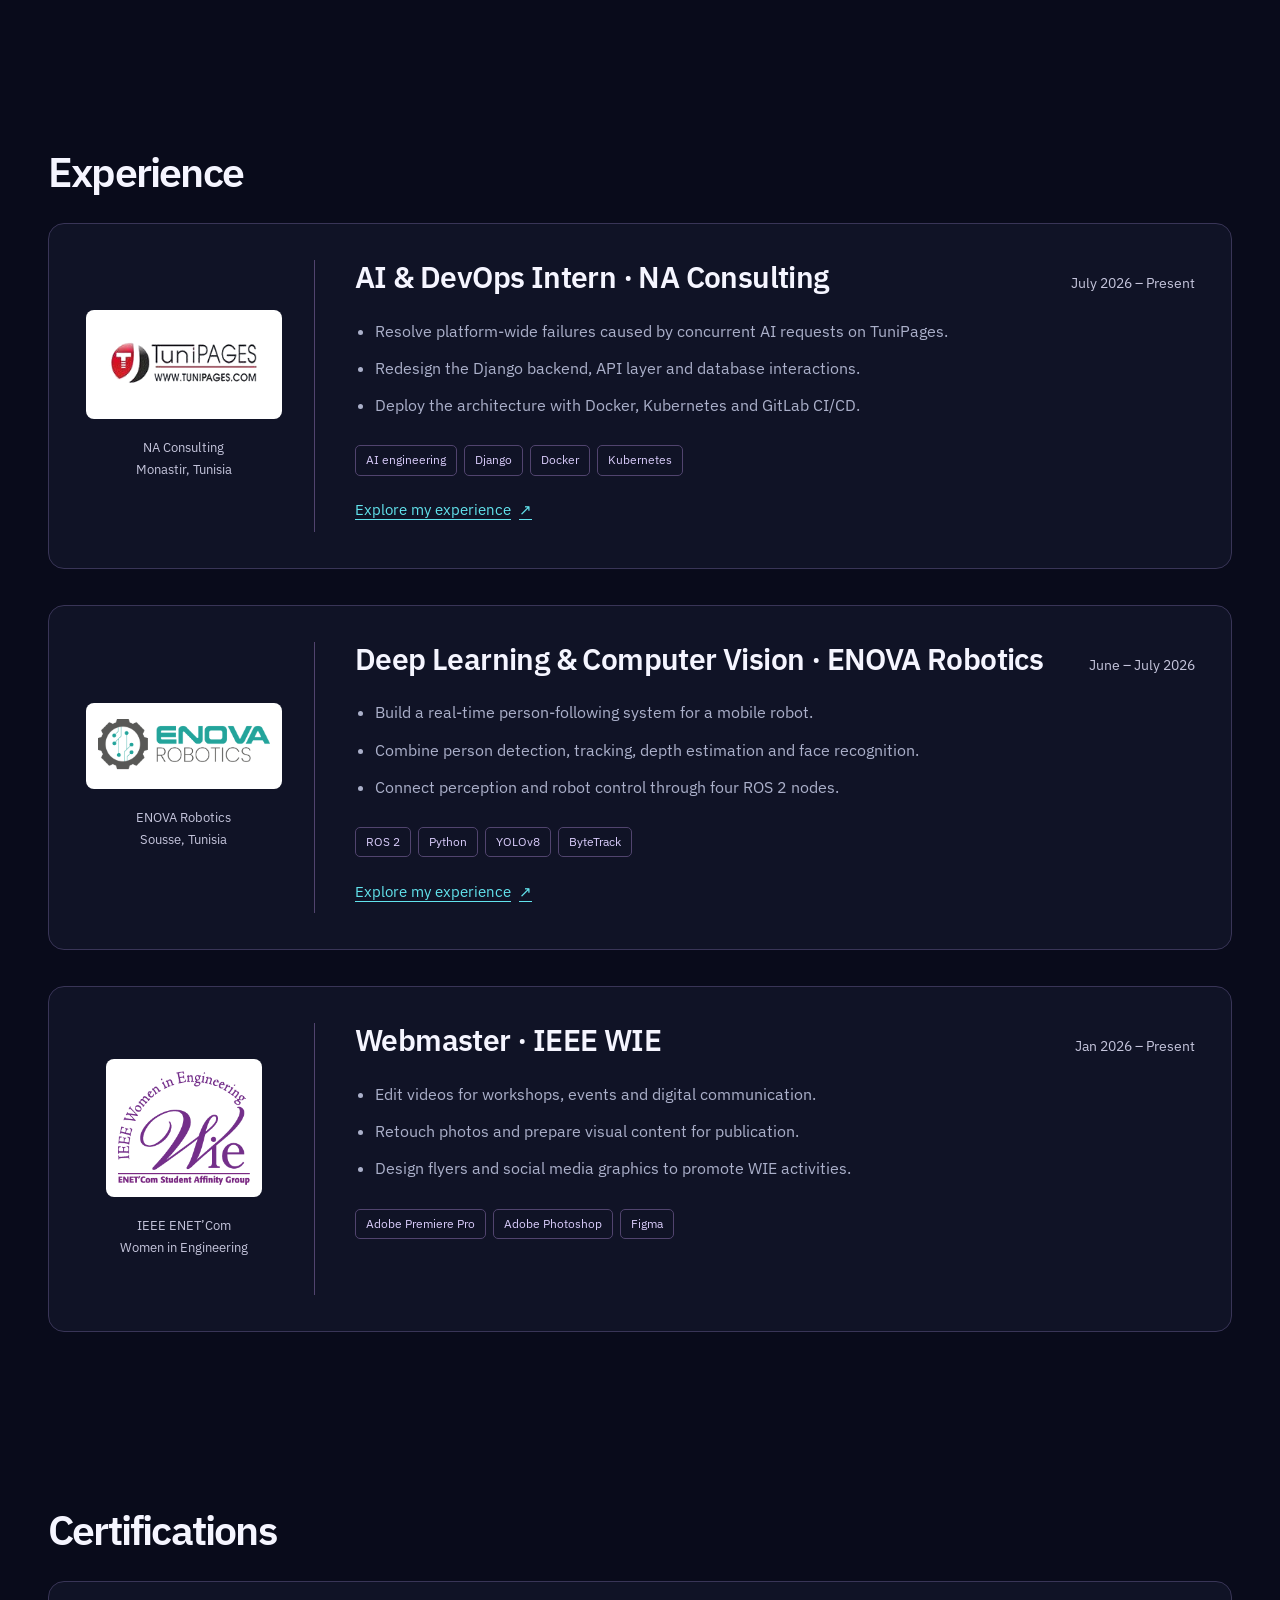
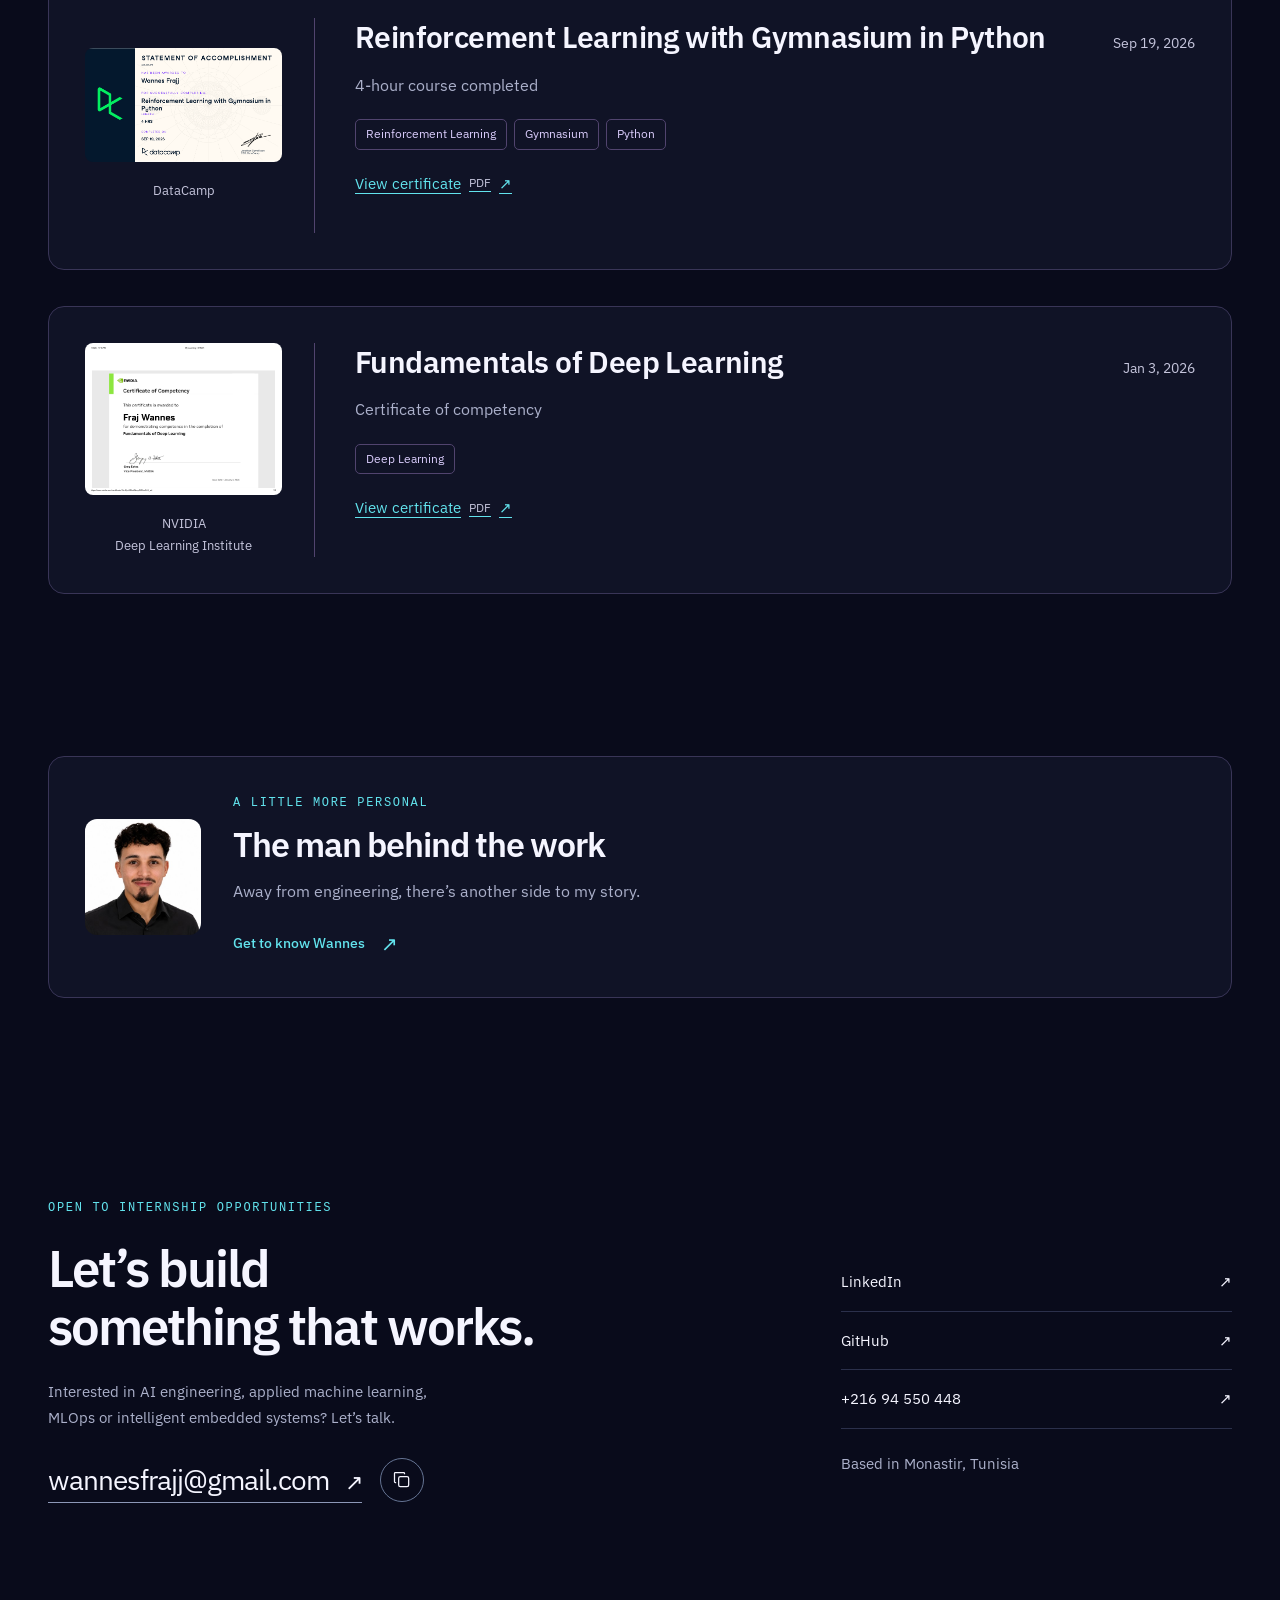
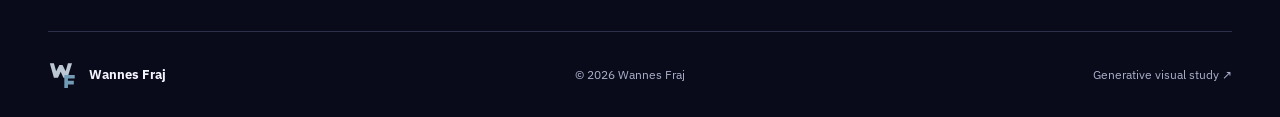
==== commit 4a913d01: "Improve project discovery and curate homepage skill navigation" ====
--- a/index.html
+++ b/index.html
@@ -6,7 +6,7 @@
     <meta name="theme-color" content="#090b1b" />
     <meta
       name="description"
-      content="Portfolio de Wannes Fraj : projets en intelligence artificielle, robotique, systèmes embarqués et automatisation."
+      content="Explore Wannes Fraj's projects in AI, robotics, embedded systems and workflow automation."
     />
     <title>Wannes Fraj — Portfolio</title>
     <link rel="canonical" href="https://wannes243.github.io/" />
@@ -15,17 +15,17 @@
     <meta property="og:title" content="Wannes Fraj — Portfolio" />
     <meta
       property="og:description"
-      content="Portfolio de Wannes Fraj : projets en intelligence artificielle, robotique, systèmes embarqués et automatisation."
+      content="Explore Wannes Fraj's projects in AI, robotics, embedded systems and workflow automation."
     />
     <meta property="og:url" content="https://wannes243.github.io/" />
-    <meta property="og:locale" content="fr_FR" />
+    <meta property="og:locale" content="en_US" />
     <meta property="og:image" content="https://wannes243.github.io/1788490773755.jpg" />
     <meta property="og:image:alt" content="Portrait de Wannes Fraj" />
     <meta name="twitter:card" content="summary" />
     <meta name="twitter:title" content="Wannes Fraj — Portfolio" />
     <meta
       name="twitter:description"
-      content="Portfolio de Wannes Fraj : projets en intelligence artificielle, robotique, systèmes embarqués et automatisation."
+      content="Explore Wannes Fraj's projects in AI, robotics, embedded systems and workflow automation."
     />
     <meta name="twitter:image" content="https://wannes243.github.io/1788490773755.jpg" />
     <meta name="twitter:image:alt" content="Portrait de Wannes Fraj" />
@@ -35,6 +35,7 @@
     <script src="script.js" defer></script>
     <script src="home-hero.js" defer></script>
     <script src="profile-stack.js" defer></script>
+    <script src="home-skills.js" defer></script>
   </head>
   <body class="world-gateway with-wallpaper">
     <div class="page-wallpaper" aria-hidden="true">
@@ -46,10 +47,11 @@
         <a
           class="wordmark"
           href="index.html"
-          aria-label="Wannes Fraj — choose a world"
+          aria-label="Wannes Fraj — homepage"
           ><img class="monogram" src="assets/favicon.svg" alt="" width="34" height="34" aria-hidden="true" /><span>Wannes Fraj</span></a
         >
         <div class="world-tabs" role="group" aria-label="Portfolio worlds">
+          <a class="nav-projects" href="#projects">Projects</a>
           <a href="edge-ai.html"
             ><span class="tab-dot edge-dot" aria-hidden="true"></span>Edge AI
             <span class="tab-extra">&amp; Robotics</span></a
@@ -76,16 +78,13 @@
                 <span class="intro-role">Edge AI Engineer</span>
               </span>
             </h1>
-            <div class="intro-specialty">
-              <span>Software intelligence. Real-world impact.</span>
-            </div>
-            <p class="intro-description">I’m an Industrial Computer Engineering student at ENET’Com, exploring AI, robotics and embedded systems. From training models to building backends and getting intelligence to run on devices, I enjoy bringing the whole system together.</p>
+            <p class="intro-description">Industrial Computer Engineering student at ENET’Com. I build AI systems, robotics applications and automated workflows.</p>
             <div class="intro-details">
               <span><svg viewBox="0 0 24 24" width="19" height="19" fill="none" stroke="currentColor" stroke-width="1.7" aria-hidden="true"><path d="M20 10c0 6-8 11-8 11S4 16 4 10a8 8 0 1 1 16 0Z"/><circle cx="12" cy="10" r="2.5"/></svg>Monastir, Tunisia</span>
               <span><i class="intro-status" aria-hidden="true"></i>Open to internship opportunities</span>
             </div>
             <div class="intro-actions">
-              <a class="intro-cta intro-cta-primary" href="#worlds">Explore my work <span aria-hidden="true">↗</span></a>
+              <a class="intro-cta intro-cta-primary" href="#projects">View my projects <span aria-hidden="true">↓</span></a>
               <details class="intro-cv">
                 <summary class="intro-cta">View my CV <svg viewBox="0 0 20 20" width="16" height="16" fill="none" stroke="currentColor" stroke-width="1.5" aria-hidden="true"><path d="m5 8 5 5 5-5"/></svg></summary>
                 <div class="intro-cv-menu">
@@ -105,58 +104,81 @@
           </figure>
         </div>
       </section>
-      <section class="gateway-hero" id="worlds" aria-labelledby="gateway-title">
+      <section class="home-skills container" id="skills" aria-labelledby="home-skills-title">
+        <h2 id="home-skills-title">Skills &amp; technologies</h2>
+        <div class="home-skills-rows">
+          <div class="home-skill-row">
+            <h3 id="home-edge-skills">Edge AI &amp; Robotics</h3>
+            <div class="home-skills-rail" role="region" aria-labelledby="home-edge-skills" tabindex="0">
+              <ul>
+              <li><img src="assets/tech/ros.svg" alt="" width="64" height="64" loading="lazy" /><span>ROS 2</span></li>
+              <li><img src="assets/tech/gazebo.svg" alt="" width="64" height="64" loading="lazy" /><span>Gazebo</span></li>
+              <li><img src="assets/tech/opencv.svg" alt="" width="64" height="64" loading="lazy" /><span>OpenCV</span></li>
+              <li><img src="assets/tech/cplusplus.svg" alt="" width="64" height="64" loading="lazy" /><span>C++</span></li>
+              <li><img src="assets/tech/esp32.svg" alt="" width="64" height="64" loading="lazy" /><span>ESP32</span></li>
+              <li><img src="assets/tech/platformio.svg" alt="" width="64" height="64" loading="lazy" /><span>PlatformIO</span></li>
+              <li><img src="assets/tech/matlab.svg" alt="" width="64" height="64" loading="lazy" /><span>MATLAB</span></li>
+              <li><img src="assets/tech/mqtt.svg" alt="" width="64" height="64" loading="lazy" /><span>MQTT</span></li>
+              <li><img src="assets/tech/apachekafka.svg" alt="" width="64" height="64" loading="lazy" /><span>Apache Kafka</span></li>
+            </ul>
+            </div>
+          </div>
+          <div class="home-skill-row">
+            <h3 id="home-ai-skills">AI &amp; Automation</h3>
+            <div class="home-skills-rail" role="region" aria-labelledby="home-ai-skills" tabindex="0">
+              <ul>
+              <li><img src="assets/tech/python.svg" alt="" width="64" height="64" loading="lazy" /><span>Python</span></li>
+              <li><img src="assets/tech/pytorch.svg" alt="" width="64" height="64" loading="lazy" /><span>PyTorch</span></li>
+              <li><img src="assets/tech/langchain.svg" alt="" width="64" height="64" loading="lazy" /><span>LangChain</span></li>
+              <li><img src="assets/tech/langgraph.svg" alt="" width="64" height="64" loading="lazy" /><span>LangGraph</span></li>
+              <li><img src="assets/tech/mcp.svg" alt="" width="64" height="64" loading="lazy" /><span>MCP</span></li>
+              <li><img src="assets/tech/n8n.svg" alt="" width="64" height="64" loading="lazy" /><span>n8n</span></li>
+              <li><img src="assets/tech/ollama.svg" alt="" width="64" height="64" loading="lazy" /><span>Ollama</span></li>
+              <li><img src="assets/tech/fastapi.svg" alt="" width="64" height="64" loading="lazy" /><span>FastAPI</span></li>
+              <li><img src="assets/tech/docker.svg" alt="" width="64" height="64" loading="lazy" /><span>Docker</span></li>
+              <li><img src="assets/tech/kubernetes.svg" alt="" width="64" height="64" loading="lazy" /><span>Kubernetes</span></li>
+            </ul>
+            </div>
+          </div>
+        </div>
+      </section>
+      <section class="gateway-hero projects-gateway" id="projects" aria-labelledby="gateway-title">
+        <span id="worlds" aria-hidden="true"></span>
         <div class="container gateway-inner">
           <div class="gateway-intro">
-            <p class="eyebrow">WANNES FRAJ / ENGINEERING PORTFOLIO</p>
-            <h2 id="gateway-title">One mind.<span>Two worlds.</span></h2>
-            <p>
-              From intelligent machines to autonomous workflows.<br />Choose a
-              world. Discover what I build.
-            </p>
+            <h2 id="gateway-title">My projects</h2>
+            <p>Explore what I build in robotics and AI automation.</p>
           </div>
           <div class="world-portals">
-            <a class="portal portal-edge" href="edge-ai.html"
+            <a class="portal portal-edge" href="edge-ai.html#projects"
               ><div class="portal-art" aria-hidden="true">
                 <img class="portal-image" src="assets/edge-robot-studio.webp" alt="" width="1536" height="1024" />
-                <span class="portal-coordinate">PERCEPTION → MOTION</span>
               </div>
               <div class="portal-content">
-                <p class="eyebrow">THE PHYSICAL WORLD</p>
-                <h2>Edge AI <span>&amp; Robotics</span></h2>
+                <h3>Edge AI <span>&amp; Robotics</span></h3>
                 <p>
-                  Intelligence that sees, senses and moves.<br />Robotics,
-                  computer vision and embedded systems.
+                  Person-following robots, smart shutters and CubeSat thermal prediction.
                 </p>
                 <div class="portal-entry">
-                  Enter my Edge AI world
+                  View robotics projects
                   <span class="portal-arrow" aria-hidden="true">↗</span>
                 </div>
               </div></a
-            ><a class="portal portal-ai" href="ai-automation.html"
+            ><a class="portal portal-ai" href="ai-automation.html#projects"
               ><div class="portal-art" aria-hidden="true">
-                <div class="portal-image"></div>
-                <span class="portal-coordinate">REASONING → ACTION</span>
+                <svg class="portal-image" viewBox="1080 180 720 720" aria-hidden="true" focusable="false"><defs><clipPath id="ai-artwork-crop"><rect x="1080" y="180" width="720" height="720" /></clipPath></defs><image href="assets/two-worlds.webp" width="1920" height="1080" clip-path="url(#ai-artwork-crop)" /></svg>
               </div>
               <div class="portal-content">
-                <p class="eyebrow">THE DIGITAL WORLD</p>
-                <h2>AI <span>&amp; Automation</span></h2>
+                <h3>AI <span>&amp; Automation</span></h3>
                 <p>
-                  Intelligence that reasons, connects and delivers.<br />AI
-                  agents, machine learning and production systems.
+                  EventPlanner, bicycle demand forecasting and machine learning applications.
                 </p>
                 <div class="portal-entry">
-                  Enter my AI world
+                  View AI projects
                   <span class="portal-arrow" aria-hidden="true">↗</span>
                 </div>
               </div></a
             >
-          </div>
-          <div class="gateway-foot">
-            <span>ENET’Com · Engineering student</span
-            ><a href="#about"
-              >Meet the engineer <span aria-hidden="true">↑</span></a
-            ><span>Based in Tunisia</span>
           </div>
         </div>
       </section>
@@ -186,7 +208,7 @@
         <div class="card-stack" id="experience-track">
         <article class="wie-experience" aria-labelledby="na-role-title">
           <div class="wie-identity">
-            <img class="company-logo" src="assets/automation/na-consulting-logo.png" alt="NA Consulting" width="147" height="42" loading="lazy" />
+            <svg class="company-logo tunipages-company-logo" viewBox="125 85 225 100" width="225" height="100" role="img" aria-label="TuniPages"><image href="assets/automation/tunipages-logo.png" width="474" height="266" /></svg>
             <p>NA Consulting<br />Monastir, Tunisia</p>
           </div>
           <div class="wie-content">
--- a/style.css
+++ b/style.css
@@ -271,10 +271,7 @@
 .gateway-intro #gateway-title span {
   display: inline-block;
   margin-left: 0.21em;
-  background: linear-gradient(110deg, #6ce9ef 10%, #a7affb 65%, #c8a3ef);
-  background-clip: text;
-  -webkit-background-clip: text;
-  color: transparent;
+  color: var(--accent);
 }
 .gateway-intro > p:last-child {
   margin-top: 21px;
@@ -2755,6 +2752,7 @@
 .card-stack .wie-heading p { white-space: nowrap; }
 .card-stack .wie-content { min-width: 0; }
 .wie-identity .company-logo { width: 196px; padding: 16px 12px; }
+.wie-identity .tunipages-company-logo { height: auto; border-radius: 8px; background: #fff; }
 .experience-link { display: inline-flex; align-items: center; gap: 8px; min-height: 44px; margin-top: 12px; font-size: 15px; }
 @media (max-width: 760px) {
   .card-stack { gap: 28px; }
@@ -3102,3 +3100,123 @@
     transform: none;
   }
 }
+
+/* Project discovery: compact identity, explicit navigation, concrete work. */
+.world-gateway .intro-layout {
+  min-height: 0;
+  grid-template-columns: minmax(0, 1fr) 224px;
+  gap: 48px;
+  padding-block: 36px;
+}
+.world-gateway .intro-copy h1 { font-size: clamp(36px, 3.8vw, 54px); }
+.world-gateway .intro-greeting { margin-bottom: 8px; font-size: .55em; }
+.world-gateway .intro-description { max-width: 58ch; margin-top: 18px; line-height: 1.6; }
+.world-gateway .intro-details { margin-top: 16px; }
+.world-gateway .intro-actions { margin-top: 22px; flex-wrap: wrap; }
+.world-gateway .intro-portrait { max-width: 224px; }
+.world-gateway .intro-portrait figcaption { margin-top: 12px; }
+.world-gateway .world-tabs .nav-projects { color: #f5f5ff; background: #234d6d; font-weight: 600; }
+.world-gateway .world-tabs .nav-projects:hover { background: #2d6288; }
+.projects-gateway .gateway-inner { padding-block: 28px 40px; }
+.projects-gateway .gateway-intro { text-align: left; }
+.world-gateway .projects-gateway #gateway-title {
+  margin: 0;
+  font-size: clamp(34px, 3.8vw, 48px);
+  font-weight: 600;
+  line-height: 1.15;
+  letter-spacing: -.03em;
+}
+.projects-gateway .gateway-intro > p:last-child { margin-top: 10px; color: #d0d6e1; font-size: 16px; }
+.projects-gateway .world-portals { margin-top: 24px; gap: 24px; }
+.projects-gateway .portal { display: grid; grid-template-columns: minmax(160px, 40%) minmax(0, 1fr); align-items: stretch; border-radius: 16px; background: #101326; }
+.world-gateway .projects-gateway .portal-art { height: 100%; min-height: 220px; aspect-ratio: auto; }
+.projects-gateway .portal-image { mask-image: none; }
+.projects-gateway .portal-edge .portal-art { background: #070b1a; }
+.projects-gateway .portal-edge .portal-image { object-fit: contain; object-position: center; transform: scale(1.7); }
+.projects-gateway .portal-ai .portal-art { background: #080c1b; }
+.projects-gateway .portal-ai .portal-image { inset: 0; width: 100%; height: 100%; background: none; transform: none; }
+.projects-gateway .portal-content { padding: 24px; }
+.projects-gateway .portal-content h3 { font-size: clamp(22px, 2vw, 27px); line-height: 1.2; letter-spacing: -.02em; }
+.projects-gateway .portal-content h3 span { display: block; color: #c5cde2; }
+.projects-gateway .portal-content > p { margin-top: 12px; font-size: 15px; line-height: 1.6; color: #c5cde2; }
+.projects-gateway .portal-entry { margin-top: 16px; padding-top: 14px; font-size: 14px; }
+@media (max-width: 1000px) {
+  .world-gateway .intro-layout { grid-template-columns: minmax(0, 1fr) 190px; gap: 32px; }
+  .projects-gateway .portal { grid-template-columns: minmax(0, 1fr); }
+  .world-gateway .projects-gateway .portal-art { height: 200px; min-height: 0; }
+  .projects-gateway .portal-content { padding: 20px; }
+}
+@media (max-width: 760px) {
+  .world-gateway .intro-layout { grid-template-columns: minmax(0, 1fr) 88px; align-items: center; gap: 16px; padding-block: 24px; }
+  .world-gateway .intro-copy { display: contents; }
+  .world-gateway .intro-copy h1 { grid-column: 1; grid-row: 1; font-size: clamp(29px, 5.5vw, 38px); }
+  .world-gateway .intro-portrait { grid-column: 2; grid-row: 1; align-self: center; }
+  .world-gateway .intro-portrait-ring { padding: 4px; }
+  .world-gateway .intro-portrait figcaption { display: none; }
+  .world-gateway .intro-description { grid-column: 1 / -1; margin: 0; font-size: 15px; line-height: 1.55; }
+  .world-gateway .intro-details { grid-column: 1 / -1; margin: 0; gap: 4px; font-size: 13px; }
+  .world-gateway .intro-actions { grid-column: 1 / -1; margin: 0; gap: 8px; }
+  .world-gateway .intro-socials { margin-left: 0; }
+  .world-gateway .intro-cta { padding-inline: 12px; font-size: 13px; gap: 10px; }
+  .world-gateway .world-tabs > a { padding-inline: 8px; }
+  .world-gateway .world-tabs .tab-extra { display: none; }
+  .projects-gateway .world-portals { grid-template-columns: minmax(0, 1fr); gap: 16px; }
+  .projects-gateway .portal-content { padding: 20px; }
+  .projects-gateway .portal-entry { font-size: 13px; }
+}
+@media (max-width: 380px) {
+  .projects-gateway .portal-content { padding: 16px; }
+  .projects-gateway .portal-content h3 { font-size: 21px; }
+  .projects-gateway .portal-content > p { font-size: 14px; }
+}
+
+/* Readable project metadata and comfortably sized text links. */
+.world-edge main .tags > span,
+.world-automation main .tags > span,
+.world-gateway main .tags > span { font-size: 12px; }
+.world-edge main .eyebrow,
+.world-automation main .eyebrow,
+.world-gateway main .eyebrow,
+.profile-education .background-item .mono,
+.world-edge .case-facts span,
+.world-edge .case-facts a,
+.world-edge .internship-photo-label,
+.world-edge .internship-meta,
+.world-automation .project-type { font-size: 12px; }
+.world-automation .project-type { flex-wrap: wrap; gap: 8px 16px; }
+body .footer p, body .footer > a:last-child { font-size: 12px; }
+body .back-link, body .text-link { display: inline-flex; align-items: center; min-height: 44px; }
+
+/* The two skill domains each occupy one horizontal row before projects. */
+.home-skills { padding-block: 24px 8px; }
+.home-skills h2 { font-size: 26px; line-height: 1.25; letter-spacing: -.02em; margin-bottom: 14px; }
+.home-skills-rows { padding-inline: 0; }
+.home-skill-row { display: grid; grid-template-columns: minmax(0, 1fr); gap: 16px; padding-block: 16px; }
+.home-skill-row h3 { font-size: 15px; line-height: 1.4; font-weight: 500; letter-spacing: 0; color: var(--accent); }
+.home-skill-row + .home-skill-row h3 { color: #bba5ff; }
+.home-skills-rail { min-width: 0; overflow-x: auto; scrollbar-width: thin; scrollbar-color: #59627f transparent; padding-block: 4px 8px; }
+.home-skill-row.is-navigable { grid-template-columns: minmax(0, 1fr) 44px; column-gap: 8px; }
+.home-skill-row.is-navigable h3 { grid-column: 1 / -1; }
+.home-skill-row.is-navigable .home-skills-rail { scrollbar-width: none; }
+.home-skill-row.is-navigable .home-skills-rail::-webkit-scrollbar { display: none; }
+.home-skills-next { display: grid; place-items: center; align-self: center; width: 44px; height: 44px; padding: 0; border: 0; border-radius: 50%; background: transparent; color: #e4e8f2; cursor: pointer; }
+.home-skills-next svg { width: 18px; height: 18px; }
+.home-skills-next:hover { color: var(--accent); background: #101326; }
+.home-skills-next:focus-visible { outline: 2px solid var(--accent); outline-offset: 2px; }
+.home-skills-rail.is-moving { cursor: grab; touch-action: pan-x pan-y; user-select: none; }
+.home-skills-rail.is-dragging { cursor: grabbing; }
+.home-skills-rail [hidden] { display: none; }
+.home-skills-rail img { -webkit-user-drag: none; }
+.home-skills-rail:focus-visible { outline: 2px solid var(--accent); outline-offset: 3px; border-radius: 4px; }
+.home-skills-rail ul { display: flex; flex-wrap: nowrap; gap: 40px; width: max-content; list-style: none; margin: 0; padding: 0; }
+.home-skills-rail li { display: flex; flex-direction: column; flex: 0 0 120px; align-items: center; gap: 16px; color: #e4e8f2; font-size: 14px; white-space: nowrap; }
+.home-skills-rail li > span { text-shadow: 0 2px 5px #070b1a, 0 0 12px #070b1a; }
+.home-skills-rail img { width: 64px; height: 64px; padding: 0; object-fit: contain; background: transparent; }
+.home-skills-rail img:is([src$="/ros.svg"], [src$="/mqtt.svg"], [src$="/esp32.svg"], [src$="/platformio.svg"], [src$="/langchain.svg"], [src$="/langgraph.svg"], [src$="/mcp.svg"], [src$="/ollama.svg"]) { filter: brightness(0) invert(1); }
+.home-skills-rail img[src$="/n8n.svg"] { filter: invert(62%) sepia(43%) saturate(912%) hue-rotate(304deg); }
+.home-skills-rail img[src$="/apachekafka.svg"] { filter: brightness(0) invert(1); }
+@media (max-width: 760px) {
+  .home-skills h2 { font-size: 23px; }
+  .home-skills-rail ul { gap: 24px; }
+  .home-skills-rail li { flex-basis: 104px; }
+}
